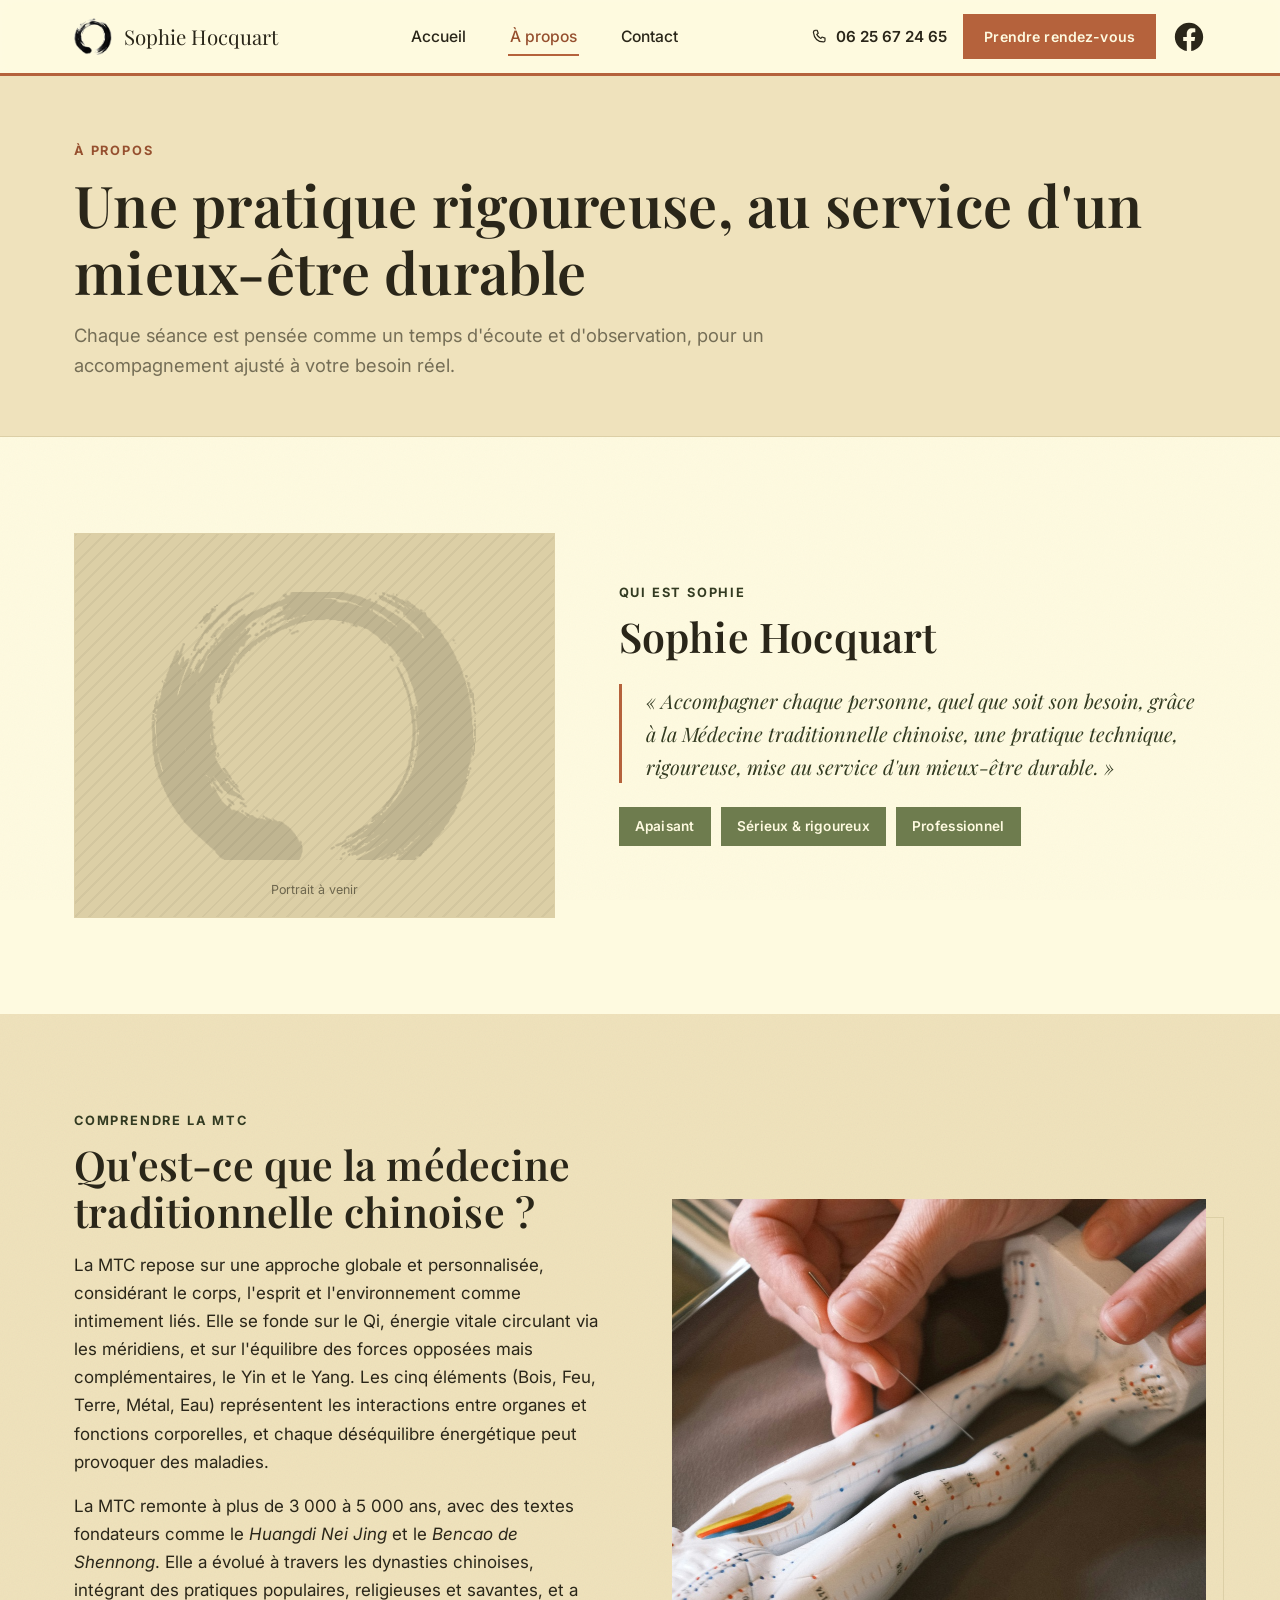
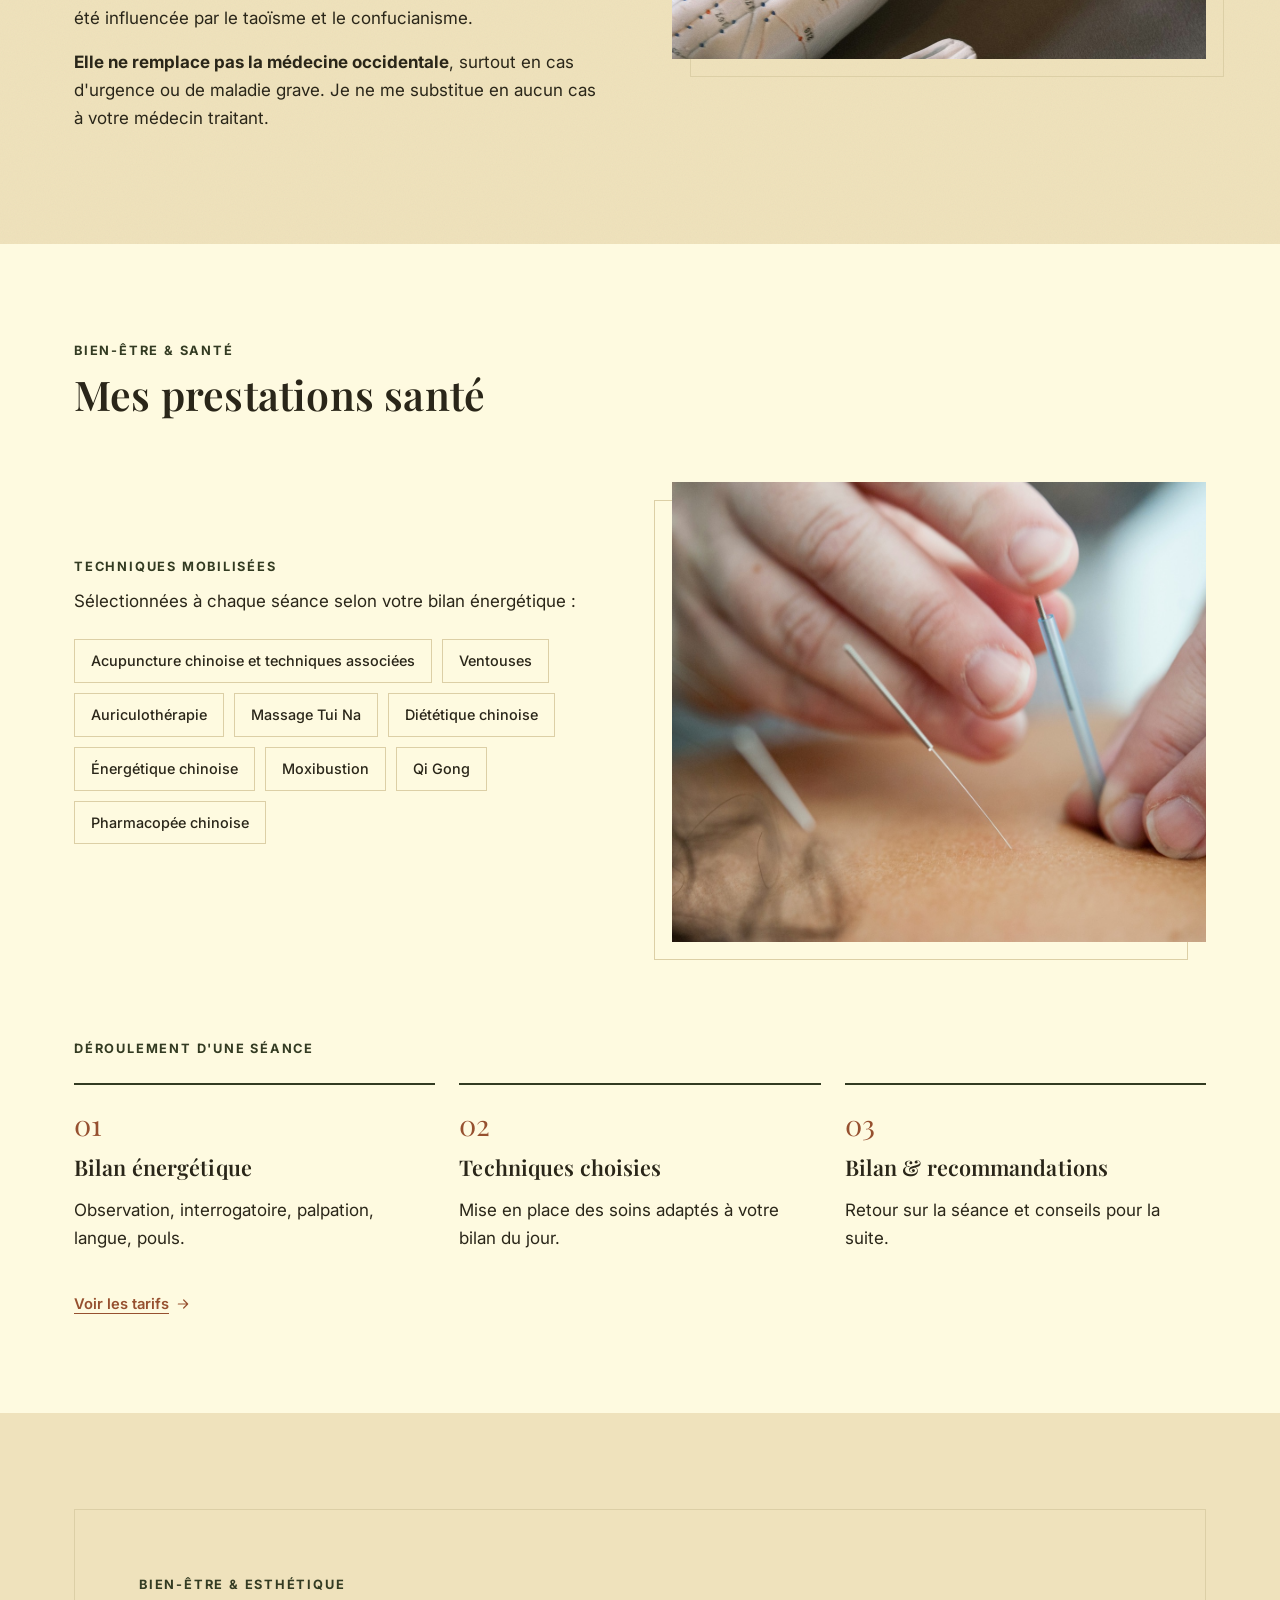
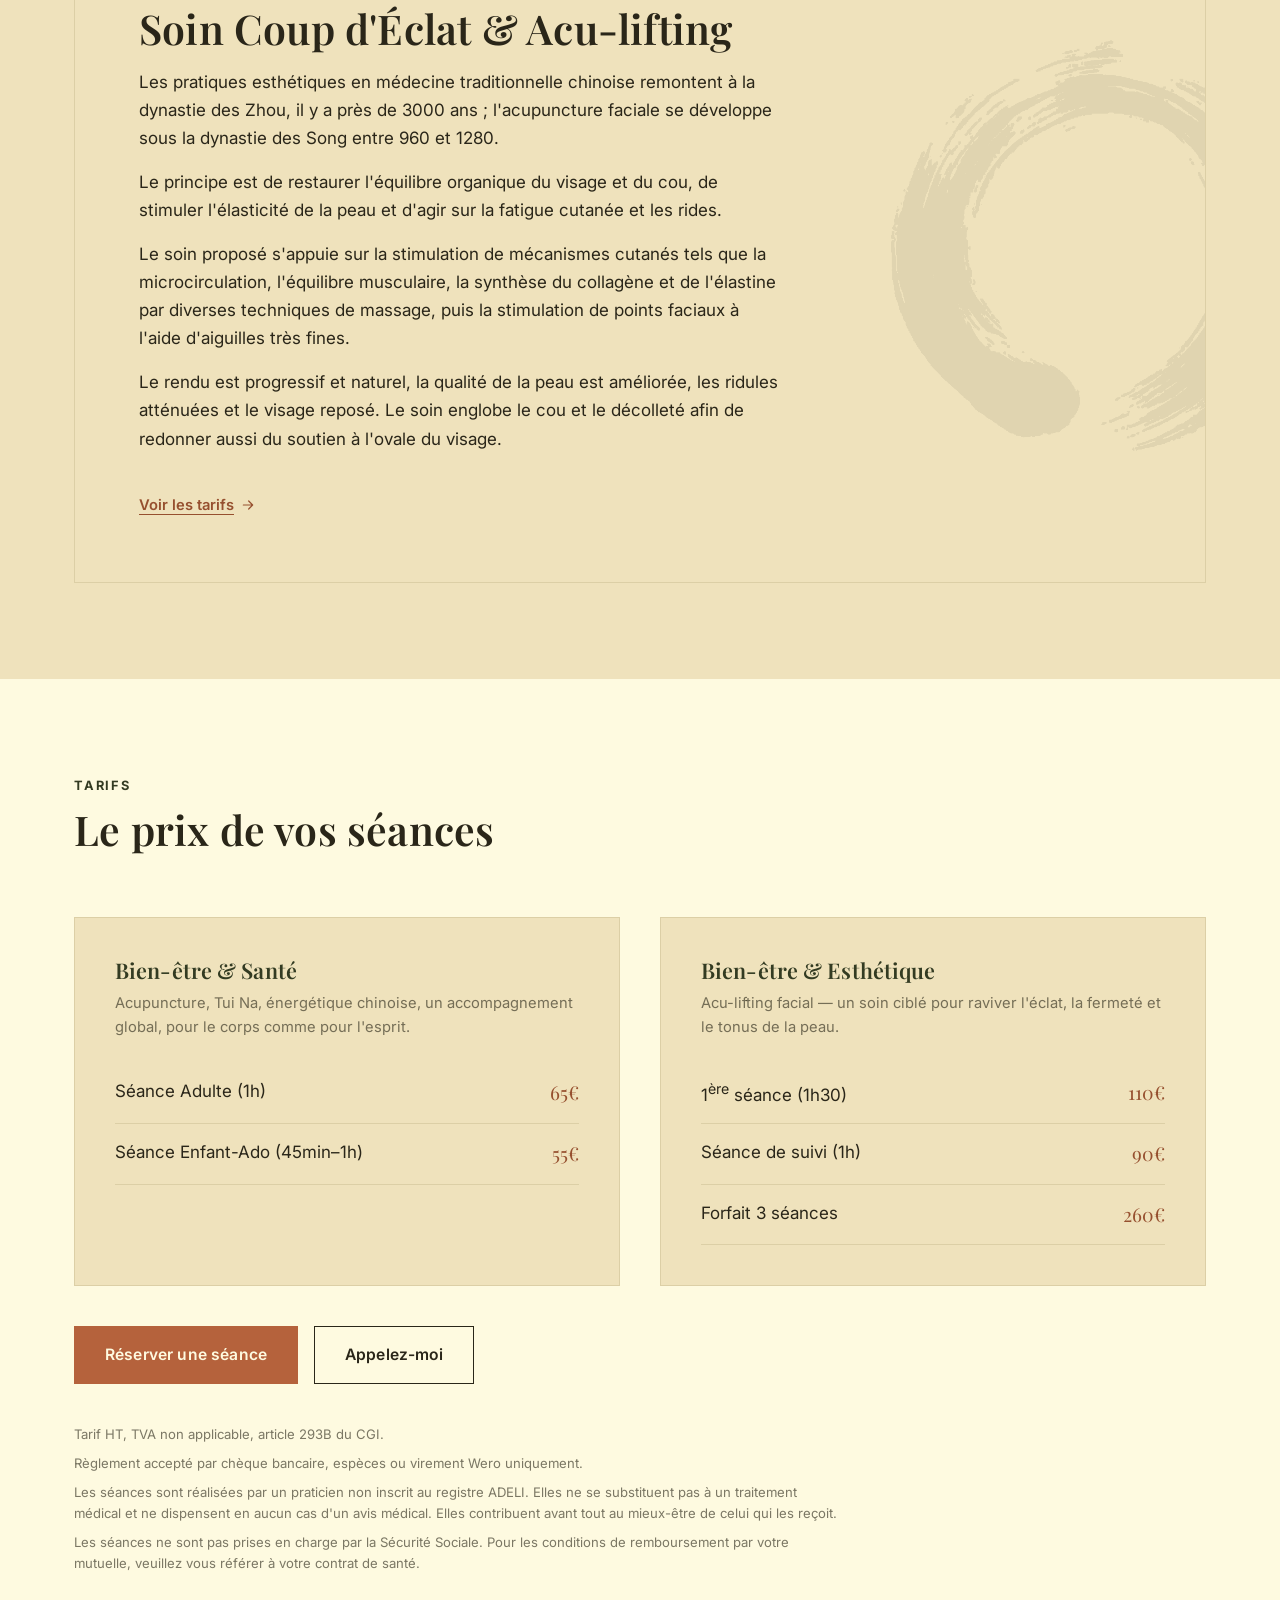
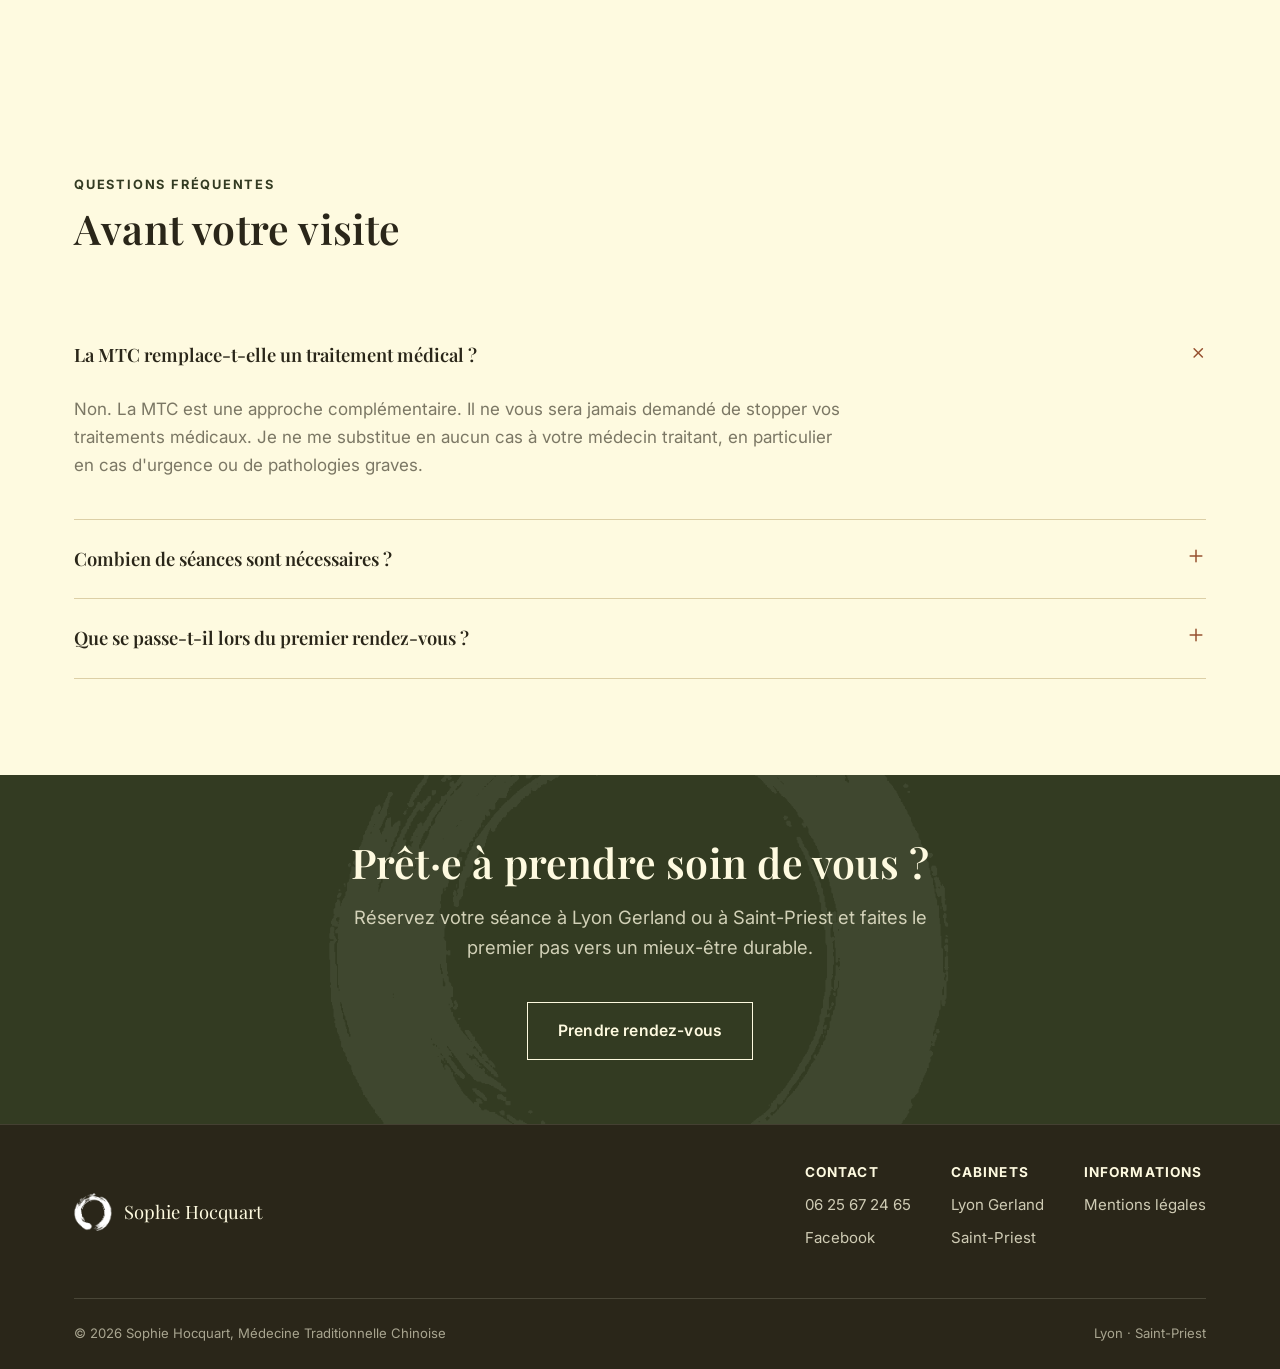
==== a-propos/index.html @ 4f8d2137 "Refonte des textes de la page A propos : bio, MTC, techniques, esthetique, tarifs et FAQ Co-Authored" ====
<!DOCTYPE html>
<html lang="fr">
<head>
<meta charset="utf-8">
<meta name="viewport" content="width=device-width, initial-scale=1">
<title>À propos, Sophie Hocquart, Médecine Traditionnelle Chinoise</title>
<meta name="description" content="Découvrez Sophie Hocquart, praticienne en médecine traditionnelle chinoise, sa philosophie de soin, ses prestations bien-être/santé et bien-être/esthétique, et ses tarifs.">
<link rel="stylesheet" href="../styles.css">
<script defer src="../nav.js"></script>
</head>
<body>

<header class="site-header">
  <div class="container">
    <a href="../" class="brand">
      <span class="brand-mark"><img src="../images/logo-enso.png" alt="Sophie Hocquart"></span>
      <span class="brand-name">Sophie Hocquart</span>
    </a>
    <nav class="main-nav" id="main-nav">
      <a href="../">Accueil</a>
      <a href="./" class="active">À propos</a>
      <a href="../contact/">Contact</a>
    </nav>
    <div class="header-actions">
      <a href="tel:+33625672465" class="call-link">
        <svg viewBox="0 0 24 24" width="18" height="18" fill="none" stroke="currentColor" stroke-width="1.6" stroke-linecap="round" stroke-linejoin="round"><path d="M6.5 3h3l1.5 4-2 1.5a12 12 0 0 0 5.5 5.5l1.5-2 4 1.5v3c0 1.1-.9 2-2 2C10.5 18.5 5.5 13.5 4.5 5.5c0-1.1.9-2 2-2Z"/></svg>
        <span>06 25 67 24 65</span>
      </a>
      <a href="../contact/" class="btn btn-argile btn-sm btn-header">Prendre rendez-vous</a>
      <a href="https://facebook.com" target="_blank" rel="noopener" class="social-link" aria-label="Facebook">
        <svg viewBox="0 0 24 24" width="34" height="34" fill="currentColor"><path d="M22 12c0-5.523-4.477-10-10-10S2 6.477 2 12c0 4.991 3.657 9.128 8.438 9.878v-6.987h-2.54V12h2.54V9.797c0-2.506 1.492-3.89 3.777-3.89 1.094 0 2.238.195 2.238.195v2.46h-1.26c-1.243 0-1.63.771-1.63 1.562V12h2.773l-.443 2.89h-2.33v6.988C18.343 21.128 22 16.991 22 12Z"/></svg>
      </a>
      <button class="nav-toggle" aria-label="Ouvrir le menu" aria-expanded="false">
        <span></span><span></span><span></span>
      </button>
    </div>
  </div>
</header>

<main>

  <!-- BANDEAU TITRE -->
  <section class="page-header">
    <div class="container">
      <span class="eyebrow">À propos</span>
      <h1>Une pratique rigoureuse, au service d'un mieux-être durable</h1>
      <p class="lead">Chaque séance est pensée comme un temps d'écoute et d'observation, pour un accompagnement ajusté à votre besoin réel.</p>
    </div>
  </section>

  <!-- QUI EST SOPHIE -->
  <section class="section">
    <div class="container">
      <div class="bio-grid">
        <div class="bio-photo">
          <div class="enso-bg"><img src="../images/logo-enso.png" alt=""></div>
          <span>Portrait à venir</span>
        </div>
        <div>
          <span class="eyebrow">Qui est Sophie</span>
          <h2>Sophie Hocquart</h2>
          <p class="mission-quote">« Accompagner chaque personne, quel que soit son besoin, grâce à la Médecine traditionnelle chinoise, une pratique technique, rigoureuse, mise au service d'un mieux-être durable. »</p>
          <div class="tags">
            <span class="tag">Apaisant</span>
            <span class="tag">Sérieux &amp; rigoureux</span>
            <span class="tag">Professionnel</span>
          </div>
        </div>
      </div>
    </div>
  </section>

  <!-- QU'EST-CE QUE LA MTC -->
  <section class="section section-alt grain">
    <div class="container">
      <div class="split">
        <div>
          <span class="eyebrow">Comprendre la MTC</span>
          <h2>Qu'est-ce que la médecine traditionnelle chinoise ?</h2>
          <p>La MTC repose sur une approche globale et personnalisée, considérant le corps, l'esprit et l'environnement comme intimement liés. Elle se fonde sur le Qi, énergie vitale circulant via les méridiens, et sur l'équilibre des forces opposées mais complémentaires, le Yin et le Yang. Les cinq éléments (Bois, Feu, Terre, Métal, Eau) représentent les interactions entre organes et fonctions corporelles, et chaque déséquilibre énergétique peut provoquer des maladies.</p>
          <p>La MTC remonte à plus de 3&nbsp;000 à 5&nbsp;000 ans, avec des textes fondateurs comme le <em>Huangdi Nei Jing</em> et le <em>Bencao de Shennong</em>. Elle a évolué à travers les dynasties chinoises, intégrant des pratiques populaires, religieuses et savantes, et a été influencée par le taoïsme et le confucianisme.</p>
          <p><strong>Elle ne remplace pas la médecine occidentale</strong>, surtout en cas d'urgence ou de maladie grave. Je ne me substitue en aucun cas à votre médecin traitant.</p>
        </div>
        <div class="split-media">
          <img src="../images/acupuncture-meridien.jpg" alt="Mannequin anatomique présentant les méridiens et points d'acupuncture">
        </div>
      </div>
    </div>
  </section>

  <!-- PRESTATIONS BIEN-ETRE / SANTE -->
  <section class="section" id="prestations-sante">
    <div class="container">
      <div class="section-header left">
        <span class="eyebrow">Bien-être &amp; Santé</span>
        <h2>Mes prestations santé</h2>
      </div>

      <div class="split reverse">
        <div>
          <span class="eyebrow">Techniques mobilisées</span>
          <p>Sélectionnées à chaque séance selon votre bilan énergétique&nbsp;:</p>
          <ul class="chip-list">
            <li>Acupuncture chinoise et techniques associées</li>
            <li>Ventouses</li>
            <li>Auriculothérapie</li>
            <li>Massage Tui Na</li>
            <li>Diététique chinoise</li>
            <li>Énergétique chinoise</li>
            <li>Moxibustion</li>
            <li>Qi Gong</li>
            <li>Pharmacopée chinoise</li>
          </ul>
        </div>
        <div class="split-media">
          <img src="../images/acupuncture-aiguille.jpg" alt="Pose d'une aiguille d'acupuncture sur la peau">
        </div>
      </div>

      <div class="session-flow">
        <span class="eyebrow">Déroulement d'une séance</span>
        <div class="steps">
          <div class="step">
            <span class="num">01</span>
            <h3>Bilan énergétique</h3>
            <p>Observation, interrogatoire, palpation, langue, pouls.</p>
          </div>
          <div class="step">
            <span class="num">02</span>
            <h3>Techniques choisies</h3>
            <p>Mise en place des soins adaptés à votre bilan du jour.</p>
          </div>
          <div class="step">
            <span class="num">03</span>
            <h3>Bilan &amp; recommandations</h3>
            <p>Retour sur la séance et conseils pour la suite.</p>
          </div>
        </div>
        <a href="#tarifs" class="tarifs-link">Voir les tarifs <svg viewBox="0 0 24 24" width="16" height="16" fill="none" stroke="currentColor" stroke-width="1.8" stroke-linecap="round" stroke-linejoin="round"><path d="M5 12h14M13 6l6 6-6 6"/></svg></a>
      </div>
    </div>
  </section>

  <!-- ESTHETIQUE / ACU-LIFTING -->
  <section class="section section-alt" id="prestations-esthetique">
    <div class="container">
      <div class="esthetique-block">
        <div class="enso-bg"><img src="../images/logo-enso.png" alt=""></div>
        <div class="content">
          <span class="eyebrow">Bien-être &amp; Esthétique</span>
          <h2>Soin Coup d'Éclat &amp; Acu-lifting</h2>
          <p>Les pratiques esthétiques en médecine traditionnelle chinoise remontent à la dynastie des Zhou, il y a près de 3000 ans&nbsp;; l'acupuncture faciale se développe sous la dynastie des Song entre 960 et 1280.</p>
          <p>Le principe est de restaurer l'équilibre organique du visage et du cou, de stimuler l'élasticité de la peau et d'agir sur la fatigue cutanée et les rides.</p>
          <p>Le soin proposé s'appuie sur la stimulation de mécanismes cutanés tels que la microcirculation, l'équilibre musculaire, la synthèse du collagène et de l'élastine par diverses techniques de massage, puis la stimulation de points faciaux à l'aide d'aiguilles très fines.</p>
          <p>Le rendu est progressif et naturel, la qualité de la peau est améliorée, les ridules atténuées et le visage reposé. Le soin englobe le cou et le décolleté afin de redonner aussi du soutien à l'ovale du visage.</p>
          <a href="#tarifs" class="tarifs-link">Voir les tarifs <svg viewBox="0 0 24 24" width="16" height="16" fill="none" stroke="currentColor" stroke-width="1.8" stroke-linecap="round" stroke-linejoin="round"><path d="M5 12h14M13 6l6 6-6 6"/></svg></a>
        </div>
      </div>
    </div>
  </section>

  <!-- TARIFS -->
  <section class="section" id="tarifs">
    <div class="container">
      <div class="section-header left">
        <span class="eyebrow">Tarifs</span>
        <h2>Le prix de vos séances</h2>
      </div>
      <div class="pricing-grid">
        <div class="pricing-group">
          <h3>Bien-être &amp; Santé</h3>
          <p class="pricing-desc">Acupuncture, Tui Na, énergétique chinoise, un accompagnement global, pour le corps comme pour l'esprit.</p>
          <table class="price-table">
            <tr><td>Séance Adulte (1h)</td><td>65€</td></tr>
            <tr><td>Séance Enfant-Ado (45min–1h)</td><td>55€</td></tr>
          </table>
        </div>
        <div class="pricing-group">
          <h3>Bien-être &amp; Esthétique</h3>
          <p class="pricing-desc">Acu-lifting facial &mdash; un soin ciblé pour raviver l'éclat, la fermeté et le tonus de la peau.</p>
          <table class="price-table">
            <tr><td>1<sup>ère</sup> séance (1h30)</td><td>110€</td></tr>
            <tr><td>Séance de suivi (1h)</td><td>90€</td></tr>
            <tr><td>Forfait 3 séances</td><td>260€</td></tr>
          </table>
        </div>
      </div>
      <div class="pricing-actions">
        <a href="../contact/" class="btn btn-argile">Réserver une séance</a>
        <a href="tel:+33625672465" class="btn btn-outline">Appelez-moi</a>
      </div>
      <div class="pricing-legal">
        <p>Tarif HT, TVA non applicable, article 293B du CGI.</p>
        <p>Règlement accepté par chèque bancaire, espèces ou virement Wero uniquement.</p>
        <p>Les séances sont réalisées par un praticien non inscrit au registre ADELI. Elles ne se substituent pas à un traitement médical et ne dispensent en aucun cas d'un avis médical. Elles contribuent avant tout au mieux-être de celui qui les reçoit.</p>
        <p>Les séances ne sont pas prises en charge par la Sécurité Sociale. Pour les conditions de remboursement par votre mutuelle, veuillez vous référer à votre contrat de santé.</p>
      </div>
    </div>
  </section>

  <!-- FAQ -->
  <section class="section">
    <div class="container">
      <div class="section-header left">
        <span class="eyebrow">Questions fréquentes</span>
        <h2>Avant votre visite</h2>
      </div>
      <div>
        <details class="faq-item" open>
          <summary>La MTC remplace-t-elle un traitement médical ?
            <span class="icon"><svg viewBox="0 0 24 24" width="20" height="20" fill="none" stroke="currentColor" stroke-width="1.8" stroke-linecap="round"><path d="M12 5v14M5 12h14"/></svg></span>
          </summary>
          <p class="faq-a">Non. La MTC est une approche complémentaire. Il ne vous sera jamais demandé de stopper vos traitements médicaux. Je ne me substitue en aucun cas à votre médecin traitant, en particulier en cas d'urgence ou de pathologies graves.</p>
        </details>
        <details class="faq-item">
          <summary>Combien de séances sont nécessaires ?
            <span class="icon"><svg viewBox="0 0 24 24" width="20" height="20" fill="none" stroke="currentColor" stroke-width="1.8" stroke-linecap="round"><path d="M12 5v14M5 12h14"/></svg></span>
          </summary>
          <p class="faq-a">Cela dépend de votre bilan énergétique et de la nature de votre besoin. Un point est fait à chaque séance pour ajuster l'accompagnement et son rythme.</p>
        </details>
        <details class="faq-item">
          <summary>Que se passe-t-il lors du premier rendez-vous ?
            <span class="icon"><svg viewBox="0 0 24 24" width="20" height="20" fill="none" stroke="currentColor" stroke-width="1.8" stroke-linecap="round"><path d="M12 5v14M5 12h14"/></svg></span>
          </summary>
          <p class="faq-a">La séance débute par un bilan énergétique personnalisé (observation, interrogatoire, palpation, langue, pouls), suivi de la mise en place des techniques adaptées, puis d'un temps d'échange sur les recommandations à suivre.</p>
        </details>
      </div>
    </div>
  </section>

  <!-- CTA FINAL -->
  <section class="cta-band">
    <div class="enso-bg"><img src="../images/logo-enso.png" alt=""></div>
    <div class="container">
      <h2>Prêt·e à prendre soin de vous ?</h2>
      <p class="lead">Réservez votre séance à Lyon Gerland ou à Saint-Priest et faites le premier pas vers un mieux-être durable.</p>
      <a href="../contact/" class="btn btn-outline-creme">Prendre rendez-vous</a>
    </div>
  </section>

</main>

<footer class="site-footer grain">
  <div class="container">
    <div class="footer-top">
      <div class="footer-brand">
        <span class="brand-mark"><img src="../images/logo-enso.png" alt="Sophie Hocquart"></span>
        <span class="footer-brand-name">Sophie Hocquart</span>
      </div>
      <div class="footer-links">
        <div class="footer-col">
          <h4>Contact</h4>
          <a href="tel:+33625672465">06 25 67 24 65</a>
          <a href="https://facebook.com" target="_blank" rel="noopener">Facebook</a>
        </div>
        <div class="footer-col">
          <h4>Cabinets</h4>
          <a href="../contact/">Lyon Gerland</a>
          <a href="../contact/">Saint-Priest</a>
        </div>
        <div class="footer-col">
          <h4>Informations</h4>
          <a href="#">Mentions légales</a>
        </div>
      </div>
    </div>
    <div class="footer-bottom">
      <span>© 2026 Sophie Hocquart, Médecine Traditionnelle Chinoise</span>
      <span>Lyon · Saint-Priest</span>
    </div>
  </div>
</footer>

</body>
</html>
---- styles.css ----
@import url('https://fonts.googleapis.com/css2?family=Playfair+Display:ital,wght@0,400;0,500;0,600;0,700;1,500&family=Inter:wght@300;400;500;600;700&display=swap');

/* ---------- Design tokens ---------- */
:root{
  /* Charte graphique Sophie Hocquart MTC */
  --creme:      #FEFAE0;
  --creme-2:    #EFE2BC; /* décroché plus marqué pour bandes alternées */
  --olive:      #6E7C4E;
  --olive-fonce:#333B22;
  --argile:     #B5623C;
  --argile-fonce:#96502F;
  --sable:      #DCCFA6;
  --encre:      #2A2619;
  --encre-60:   rgba(42,38,25,.62);

  --font-titre: 'Playfair Display', Georgia, serif;
  --font-texte: 'Inter', -apple-system, BlinkMacSystemFont, sans-serif;

  --container: 1180px;
  --space-1: 8px;
  --space-2: 16px;
  --space-3: 24px;
  --space-4: 40px;
  --space-5: 64px;
  --space-6: 96px;
  --space-7: 140px;
}

*,*::before,*::after{box-sizing:border-box;}
html{scroll-behavior:smooth;overflow-x:hidden;}
body{
  margin:0;
  overflow-x:hidden;
  background:var(--creme);
  color:var(--encre);
  font-family:var(--font-texte);
  font-size:17px;
  line-height:1.65;
  -webkit-font-smoothing:antialiased;
  position:relative;
}
img{max-width:100%;display:block;}
a{color:inherit;}
h1,h2,h3,h4{
  font-family:var(--font-titre);
  font-weight:600;
  line-height:1.15;
  margin:0 0 var(--space-2);
  letter-spacing:.005em;
}
h1{font-size:clamp(2.4rem,4.6vw,3.6rem);font-weight:600;}
h2{font-size:clamp(1.9rem,3.2vw,2.6rem);}
h3{font-size:1.35rem;}
p{margin:0 0 var(--space-2);}
.lead{font-size:1.15rem;color:var(--encre-60);}

/* Grain de papier, texture subtile en filigrane, appliquée via SVG turbulence */
.grain{position:relative;}
.grain::after{
  content:"";
  position:absolute;inset:0;
  pointer-events:none;
  opacity:.05;
  mix-blend-mode:multiply;
  background-image:url("data:image/svg+xml,%3Csvg xmlns='http://www.w3.org/2000/svg' width='180' height='180'%3E%3Cfilter id='n'%3E%3CfeTurbulence type='fractalNoise' baseFrequency='0.85' numOctaves='3' stitchTiles='stitch'/%3E%3C/filter%3E%3Crect width='100%25' height='100%25' filter='url(%23n)'/%3E%3C/svg%3E");
}
body::before{
  content:"";
  position:fixed;inset:0;
  pointer-events:none;
  z-index:0;
  opacity:.035;
  mix-blend-mode:multiply;
  background-image:url("data:image/svg+xml,%3Csvg xmlns='http://www.w3.org/2000/svg' width='180' height='180'%3E%3Cfilter id='n'%3E%3CfeTurbulence type='fractalNoise' baseFrequency='0.85' numOctaves='3' stitchTiles='stitch'/%3E%3C/filter%3E%3Crect width='100%25' height='100%25' filter='url(%23n)'/%3E%3C/svg%3E");
}

/* Filigrane enso décoratif */
.enso-bg{
  position:absolute;
  pointer-events:none;
  opacity:.055;
  z-index:0;
  filter:brightness(0);
}
.enso-bg img{width:100%;height:100%;object-fit:contain;}

.container{max-width:var(--container);margin:0 auto;padding:0 var(--space-3);position:relative;z-index:1;}
section{position:relative;}

/* ---------- Boutons ---------- */
.btn{
  display:inline-flex;align-items:center;justify-content:center;gap:8px;
  font-family:var(--font-texte);font-weight:600;font-size:.98rem;
  padding:15px 30px;
  border:1px solid transparent;
  cursor:pointer;
  text-decoration:none;
  letter-spacing:.01em;
  transition:background-color .2s ease,border-color .2s ease,color .2s ease,transform .15s ease;
  border-radius:0;
  white-space:nowrap;
}
.btn:active{transform:translateY(1px);}
.btn-argile{background:var(--argile);color:var(--creme);}
.btn-argile:hover{background:var(--argile-fonce);}
.btn-olive{background:var(--olive-fonce);color:var(--creme);}
.btn-olive:hover{background:#242c16;}
.btn-outline{background:transparent;color:var(--encre);border-color:var(--encre);}
.btn-outline:hover{background:var(--encre);color:var(--creme);}
.btn-outline-creme{background:transparent;color:var(--creme);border-color:var(--creme);}
.btn-outline-creme:hover{background:var(--creme);color:var(--olive-fonce);}
.btn-sm{padding:10px 20px;font-size:.88rem;}

/* ---------- Header ---------- */
.site-header{
  position:sticky;top:0;z-index:50;
  background:rgba(254,250,224,.92);
  backdrop-filter:saturate(120%) blur(6px);
  border-bottom:3px solid var(--argile);
}
.site-header .container{
  display:flex;align-items:center;justify-content:space-between;
  padding-top:14px;padding-bottom:14px;
  gap:var(--space-3);
}
.brand{display:flex;align-items:center;gap:12px;text-decoration:none;flex:none;}
.brand-mark{width:38px;height:38px;flex:none;}
.brand-mark img{width:100%;height:100%;object-fit:contain;}
.brand-name{font-family:var(--font-titre);font-size:1.28rem;color:var(--encre);white-space:nowrap;}

.main-nav{display:flex;align-items:center;gap:var(--space-4);flex:1;justify-content:center;}
.main-nav a{
  text-decoration:none;color:var(--encre);font-size:.98rem;font-weight:500;
  padding:6px 2px;position:relative;
}
.main-nav a::after{
  content:"";position:absolute;left:0;bottom:0;width:0;height:2px;background:var(--argile);
  transition:width .2s ease;
}
.main-nav a:hover::after,.main-nav a.active::after{width:100%;}
.main-nav a.active{color:var(--argile-fonce);}

.header-actions{display:flex;align-items:center;gap:var(--space-2);flex:none;}
.call-link{
  display:flex;align-items:center;gap:8px;font-weight:600;font-size:.95rem;
  text-decoration:none;color:var(--encre);white-space:nowrap;
}
.call-link svg{flex:none;}

.social-link{display:flex;align-items:center;color:var(--encre);flex:none;}
.social-link:hover{color:var(--argile-fonce);}

.nav-toggle{
  display:none;flex-direction:column;justify-content:center;gap:5px;
  width:40px;height:40px;border:1px solid var(--encre);background:transparent;cursor:pointer;flex:none;
}
.nav-toggle span{display:block;width:20px;height:2px;background:var(--encre);margin:0 auto;transition:transform .25s ease,opacity .2s ease;}
.nav-toggle[aria-expanded="true"] span:nth-child(1){transform:translateY(7px) rotate(45deg);}
.nav-toggle[aria-expanded="true"] span:nth-child(2){opacity:0;}
.nav-toggle[aria-expanded="true"] span:nth-child(3){transform:translateY(-7px) rotate(-45deg);}

@media (max-width:900px){
  .main-nav{
    position:absolute;top:100%;left:0;right:0;
    background:var(--creme);
    flex-direction:column;align-items:stretch;justify-content:flex-start;
    gap:0;padding:0;
    max-height:0;overflow:hidden;
    transition:max-height .35s ease;
    border-bottom:1px solid rgba(42,38,25,.1);
    box-shadow:0 16px 24px rgba(42,38,25,.12);
  }
  .main-nav.open{padding:var(--space-2) 0;overflow-y:auto;max-height:600px;}
  .main-nav a{padding:16px var(--space-3);border-bottom:1px solid rgba(42,38,25,.08);}
  .main-nav a::after{display:none;}
  .call-link span{display:none;}
  .nav-toggle{display:flex;}
}
@media (max-width:600px){
  .btn-header{display:none;}
  .site-header .container{gap:var(--space-2);}
  .header-actions{gap:10px;}
}
@media (max-width:520px){
  .brand-name{font-size:1.05rem;}
}
@media (max-width:480px){
  :root{--space-3:16px;}
}
@media (max-width:360px){
  .social-link svg{width:26px;height:26px;}
  .brand-name{font-size:.95rem;}
}

/* ---------- Hero ---------- */
.hero{padding:var(--space-5) 0 var(--space-6);overflow:hidden;}
.hero .container{
  display:grid;grid-template-columns:1.05fr .95fr;gap:var(--space-5);align-items:center;
}
.hero-copy .kicker{
  display:inline-block;font-size:.82rem;letter-spacing:.14em;text-transform:uppercase;
  color:var(--argile-fonce);font-weight:600;margin-bottom:var(--space-2);
}
.hero-copy h1{margin-bottom:var(--space-3);}
.hero-copy .lead{max-width:46ch;margin-bottom:var(--space-4);}
.hero-actions{display:flex;gap:var(--space-2);flex-wrap:wrap;}
.hero-figure{position:relative;}
.hero-figure img{width:100%;height:600px;object-fit:cover;}
.hero-figure::before{
  content:"";position:absolute;top:24px;left:24px;right:-24px;bottom:-24px;
  border:1px solid var(--sable);z-index:-1;
}
@media (max-width:900px){
  .hero .container{grid-template-columns:1fr;gap:var(--space-4);}
  .hero-figure{order:-1;}
  .hero-figure img{height:340px;}
  .hero-figure::before{display:none;}
  .hero{padding:var(--space-4) 0 var(--space-5);}
}

/* ---------- Sections génériques ---------- */
.section{padding:var(--space-6) 0;}
.section-tight{padding:var(--space-5) 0;}
.section-alt{background:var(--creme-2);}
.section-header{max-width:720px;margin:0 auto var(--space-5);text-align:center;}
.section-header.left{margin-left:0;text-align:left;}
.eyebrow{
  display:block;font-size:.8rem;letter-spacing:.14em;text-transform:uppercase;
  color:var(--olive-fonce);font-weight:700;margin-bottom:10px;
}
@media (max-width:700px){
  .section{padding:var(--space-5) 0;}
}

/* Présentation courte (texte seul, éditorial) */
.intro-block{max-width:800px;margin:0 auto;}
.intro-block p{font-size:1.2rem;line-height:1.75;color:var(--encre);}
.intro-block p:first-of-type::first-letter{
  font-family:var(--font-titre);font-size:3.6rem;line-height:.7;float:left;
  padding:8px 10px 0 0;color:var(--argile-fonce);font-weight:600;
}

/* Grille "Souffrez-vous de" */
.symptom-grid{
  display:grid;grid-template-columns:repeat(3,1fr);gap:var(--space-3);
}
.symptom-card{
  background:var(--creme);border:1px solid var(--sable);
  padding:var(--space-4) var(--space-3);
  display:flex;flex-direction:column;align-items:center;text-align:center;gap:14px;
}
.symptom-card svg{flex:none;color:var(--olive-fonce);}
.symptom-card p{margin:0;font-size:.98rem;color:var(--encre);}
@media (max-width:900px){.symptom-grid{grid-template-columns:repeat(2,1fr);}}
@media (max-width:600px){.symptom-grid{grid-template-columns:1fr;}}

/* Prestations teaser */
.teaser-grid{display:grid;grid-template-columns:1fr 1fr;gap:var(--space-3);}
.teaser-card{
  background:var(--creme);color:var(--encre);border:1px solid var(--sable);
  padding:var(--space-4);
  display:flex;flex-direction:column;gap:var(--space-2);
  text-decoration:none;
  position:relative;overflow:hidden;
}
.teaser-card svg{color:var(--olive-fonce);}
.teaser-card p{color:var(--encre-60);}
.teaser-card .price{font-family:var(--font-titre);font-size:1.5rem;margin-top:auto;color:var(--argile-fonce);}
.teaser-card .go{font-size:.88rem;font-weight:600;color:var(--encre);display:inline-flex;align-items:center;gap:6px;text-decoration:underline;text-underline-offset:4px;}
@media (max-width:760px){.teaser-grid{grid-template-columns:1fr;}}

/* Avis clients */
.rating-line{display:flex;flex-direction:column;align-items:center;gap:10px;margin-bottom:var(--space-5);}
.rating-title{font-family:var(--font-titre);font-size:clamp(1.8rem,3vw,2.4rem);font-weight:600;color:var(--olive-fonce);}
.rating-stars{display:flex;gap:4px;color:var(--argile);}
.rating-score{font-size:.95rem;font-weight:600;letter-spacing:.04em;color:var(--encre-60);}
.testi-grid{display:grid;grid-template-columns:repeat(3,1fr);gap:var(--space-3);}
.testi-card{
  background:var(--creme);border:1px solid var(--sable);padding:var(--space-3);
  display:flex;flex-direction:column;gap:var(--space-2);
}
.testi-card p{font-style:italic;color:var(--encre);margin:0;font-size:.98rem;}
.testi-name{font-style:normal;font-weight:600;font-size:.88rem;color:var(--olive-fonce);}
@media (max-width:900px){.testi-grid{grid-template-columns:1fr;}}

/* Bandeau CTA final */
.cta-band{
  background:var(--olive-fonce);color:var(--creme);
  padding:var(--space-5) 0;text-align:center;overflow:hidden;position:relative;
}
.cta-band h2{color:var(--creme);}
.cta-band .lead{color:rgba(254,250,224,.78);max-width:52ch;margin:0 auto var(--space-4);}
.cta-band .enso-bg{width:640px;height:640px;top:50%;left:50%;transform:translate(-50%,-50%);filter:brightness(0) invert(1);opacity:.06;}

/* Footer */
.site-footer{background:var(--encre);color:rgba(254,250,224,.85);padding:var(--space-4) 0 var(--space-3);border-top:1px solid rgba(254,250,224,.12);}
.footer-top{display:flex;justify-content:space-between;gap:var(--space-4);flex-wrap:wrap;margin-bottom:var(--space-4);}
.footer-brand{display:flex;align-items:center;gap:12px;}
.footer-brand .brand-mark img{filter:brightness(0) invert(1);}
.footer-brand-name{font-family:var(--font-titre);color:var(--creme);font-size:1.15rem;}
.footer-links{display:flex;gap:var(--space-4);flex-wrap:wrap;}
.footer-col h4{color:var(--creme);font-family:var(--font-texte);font-weight:700;font-size:.85rem;text-transform:uppercase;letter-spacing:.08em;margin-bottom:12px;}
.footer-col a{display:block;color:rgba(254,250,224,.78);text-decoration:none;font-size:.94rem;margin-bottom:8px;}
.footer-col a:hover{color:var(--creme);}
.footer-bottom{border-top:1px solid rgba(254,250,224,.15);padding-top:var(--space-3);display:flex;justify-content:space-between;gap:var(--space-2);flex-wrap:wrap;font-size:.82rem;color:rgba(254,250,224,.6);}
@media (max-width:700px){.footer-top{flex-direction:column;}}

/* ---------- Page: bandeau titre générique ---------- */
.page-header{padding:var(--space-5) 0 var(--space-4);background:var(--creme-2);border-bottom:1px solid var(--sable);}
.page-header .eyebrow{color:var(--argile-fonce);}
.page-header .lead{max-width:60ch;}

/* ---------- À propos ---------- */
.bio-grid{display:grid;grid-template-columns:.9fr 1.1fr;gap:var(--space-5);align-items:center;}
.bio-photo{
  aspect-ratio:5/4;background:
    repeating-linear-gradient(135deg,rgba(42,38,25,.05) 0 2px,transparent 2px 10px),
    var(--sable);
  border:1px solid var(--sable);
  position:relative;display:flex;align-items:center;justify-content:center;overflow:hidden;
}
.bio-photo img{width:100%;height:100%;object-fit:cover;}
.bio-photo .enso-bg{width:70%;height:70%;position:static;opacity:.25;filter:none;}
.bio-photo .enso-bg img{filter:brightness(0);opacity:.5;}
.bio-photo span{
  position:absolute;bottom:var(--space-2);left:var(--space-2);right:var(--space-2);
  font-size:.78rem;color:var(--encre-60);text-align:center;
}
.tags{display:flex;gap:10px;flex-wrap:wrap;margin:var(--space-3) 0;}
.tag{background:var(--olive);color:var(--creme);padding:8px 16px;font-size:.85rem;font-weight:600;letter-spacing:.02em;}
.mission-quote{
  border-left:3px solid var(--argile);padding-left:var(--space-3);margin:var(--space-3) 0;
  font-family:var(--font-titre);font-size:1.25rem;font-style:italic;color:var(--olive-fonce);
}
@media (max-width:900px){.bio-grid{grid-template-columns:1fr;}.bio-photo{aspect-ratio:16/10;}}

/* Contenu + photo alterné (MTC / prestations) */
.split{display:grid;grid-template-columns:1fr 1fr;gap:var(--space-5);align-items:center;}
.split img{width:100%;height:460px;object-fit:cover;}
.split.reverse .split-media{order:2;}
.split-media{position:relative;}
.split-media::after{
  content:"";position:absolute;bottom:-18px;right:-18px;top:18px;left:18px;
  border:1px solid var(--sable);z-index:-1;
}
.split.reverse .split-media::after{right:18px;left:-18px;}
@media (max-width:900px){
  .split{grid-template-columns:1fr;}
  .split.reverse .split-media{order:0;}
  .split img{height:300px;}
  .split-media::after{display:none;}
}

.pillar-list{list-style:none;margin:var(--space-3) 0;padding:0;display:flex;flex-direction:column;gap:10px;}
.pillar-list li{display:flex;align-items:baseline;gap:10px;}
.pillar-list li::before{content:"•";color:var(--argile-fonce);font-weight:700;}

/* Déroulement séance : 3 étapes */
.session-flow{margin-top:var(--space-6);}
.session-flow .eyebrow{margin-bottom:var(--space-3);}
.steps{display:grid;grid-template-columns:repeat(3,1fr);gap:var(--space-3);}
.step{border-top:2px solid var(--olive-fonce);padding-top:var(--space-2);}
.step .num{font-family:var(--font-titre);font-size:1.8rem;color:var(--argile-fonce);display:block;margin-bottom:6px;}
@media (max-width:760px){.steps{grid-template-columns:1fr;}}

/* Techniques (chips) */
.chip-list{display:flex;flex-wrap:wrap;gap:10px;margin:var(--space-3) 0;padding:0;list-style:none;}
.chip-list li{
  border:1px solid var(--sable);background:var(--creme);
  padding:9px 16px;font-size:.9rem;font-weight:500;
}

/* Lien vers la section tarifs */
.tarifs-link{
  display:inline-flex;align-items:center;gap:6px;margin-top:var(--space-3);
  font-size:.92rem;font-weight:600;color:var(--argile-fonce);
  text-decoration:underline;text-underline-offset:4px;
}
.tarifs-link:hover{color:var(--argile);}

/* Tarifs (section dédiée, regroupant toutes les prestations) */
.pricing-grid{display:grid;grid-template-columns:1fr 1fr;gap:var(--space-4);}
.pricing-group{background:var(--creme-2);border:1px solid var(--sable);padding:var(--space-4);}
.pricing-group h3{color:var(--olive-fonce);margin-bottom:8px;}
.pricing-group .pricing-desc{font-size:.92rem;color:var(--encre-60);margin-bottom:var(--space-3);}
@media (max-width:760px){.pricing-grid{grid-template-columns:1fr;}}
.pricing-actions{display:flex;gap:var(--space-2);flex-wrap:wrap;margin-top:var(--space-4);}
@media (max-width:600px){
  .pricing-actions{flex-direction:column;}
  .pricing-actions .btn{width:100%;}
}
.pricing-legal{margin-top:var(--space-4);max-width:70ch;}
.pricing-legal p{font-size:.82rem;line-height:1.6;color:var(--encre-60);margin-bottom:8px;}

.price-table{width:100%;border-collapse:collapse;margin-top:var(--space-2);}
.price-table td{padding:14px 0;border-bottom:1px solid var(--sable);vertical-align:top;}
.price-table td:last-child{text-align:right;font-family:var(--font-titre);font-size:1.2rem;color:var(--argile-fonce);white-space:nowrap;padding-left:var(--space-2);}

/* Esthétique / acu-lifting, bloc texte + motif enso */
.esthetique-block{
  background:var(--creme-2);border:1px solid var(--sable);
  padding:var(--space-5);position:relative;overflow:hidden;
}
.esthetique-block .enso-bg{width:420px;height:420px;right:-100px;top:50%;transform:translateY(-50%);}
.esthetique-block .content{max-width:640px;position:relative;z-index:1;}

/* FAQ */
.faq-item{border-bottom:1px solid var(--sable);}
.faq-item summary{
  list-style:none;cursor:pointer;padding:var(--space-3) 0;
  display:flex;justify-content:space-between;align-items:center;gap:var(--space-2);
  font-family:var(--font-titre);font-size:1.15rem;font-weight:600;
}
.faq-item summary::-webkit-details-marker{display:none;}
.faq-item summary .icon{flex:none;transition:transform .25s ease;color:var(--argile-fonce);}
.faq-item[open] summary .icon{transform:rotate(45deg);}
.faq-item .faq-a{padding:0 0 var(--space-3);max-width:70ch;color:var(--encre-60);}

/* ---------- Contact ---------- */
.contact-grid{display:grid;grid-template-columns:1fr 1fr;gap:var(--space-4);align-items:stretch;}
.cabinet-card{border:1px solid var(--sable);background:var(--creme);display:flex;flex-direction:column;height:100%;}
.cabinet-card img{width:100%;height:280px;object-fit:cover;}
.cabinet-card .cc-body{padding:var(--space-4);display:flex;flex-direction:column;flex:1;}
.cabinet-photo-placeholder{
  width:100%;height:280px;
  background:
    repeating-linear-gradient(135deg,rgba(42,38,25,.05) 0 2px,transparent 2px 10px),
    var(--sable);
  display:flex;align-items:center;justify-content:center;position:relative;
}
.cabinet-photo-placeholder .enso-bg{width:50%;height:50%;position:static;opacity:.3;}
.cabinet-photo-placeholder .enso-bg img{filter:brightness(0);opacity:.55;}
.info-line{display:flex;gap:12px;margin-bottom:14px;align-items:flex-start;}
.info-line svg{flex:none;color:var(--olive-fonce);margin-top:3px;}
.info-line .lbl{display:block;font-weight:600;font-size:.82rem;text-transform:uppercase;letter-spacing:.06em;color:var(--olive-fonce);margin-bottom:2px;}
.map-embed{width:100%;height:220px;flex:none;border:1px solid var(--sable);margin:auto 0 var(--space-3);filter:sepia(8%) saturate(85%);}
.map-embed iframe{width:100%;height:100%;border:0;display:block;}
@media (max-width:900px){.contact-grid{grid-template-columns:1fr;}}

.direct-band{
  background:var(--argile);color:var(--creme);
  padding:var(--space-4) 0;text-align:center;
}
.direct-band .container{display:flex;justify-content:center;align-items:center;gap:var(--space-4);flex-wrap:wrap;}
.direct-band a{display:flex;align-items:center;gap:10px;text-decoration:none;color:var(--creme);font-weight:600;font-size:1.05rem;}
.direct-band a:hover{opacity:.85;}

/* Utilitaires */
.text-center{text-align:center;}
.mt-0{margin-top:0;}
@media (prefers-reduced-motion:reduce){*{animation:none!important;transition:none!important;}}
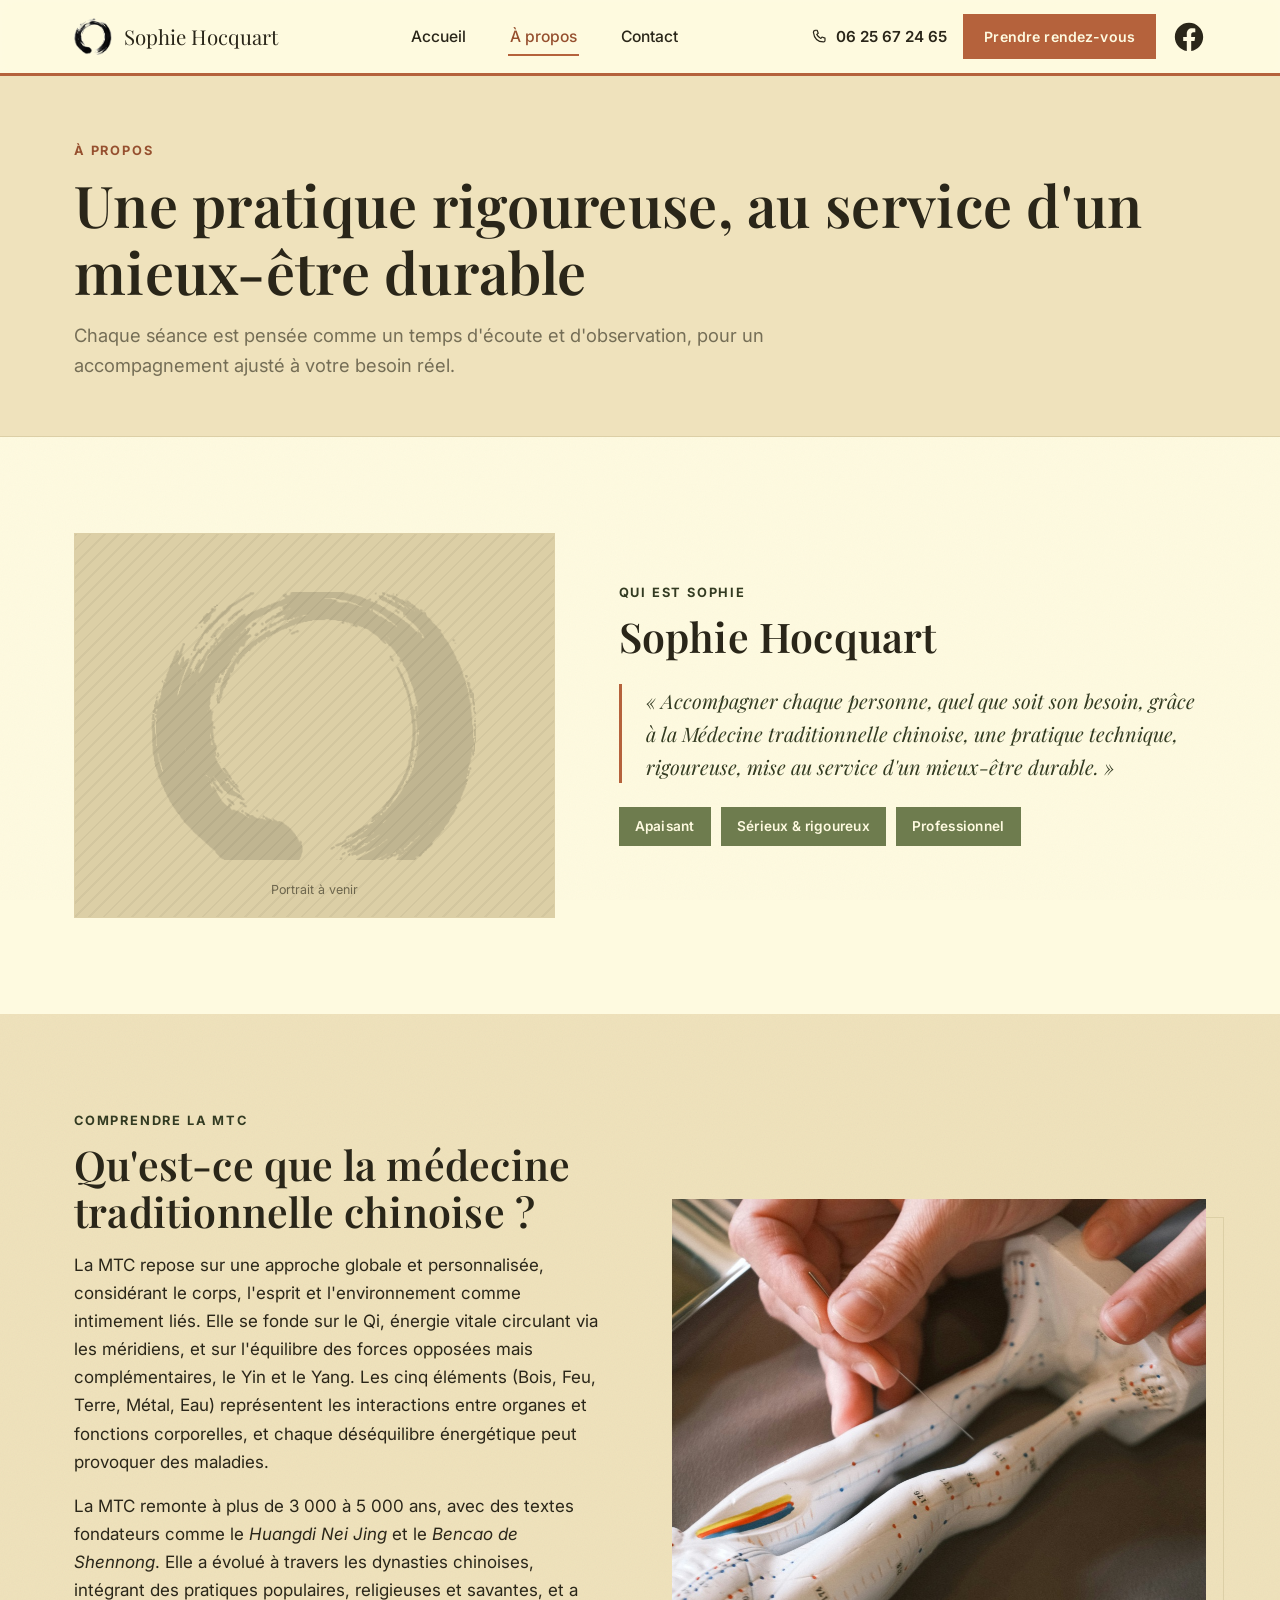
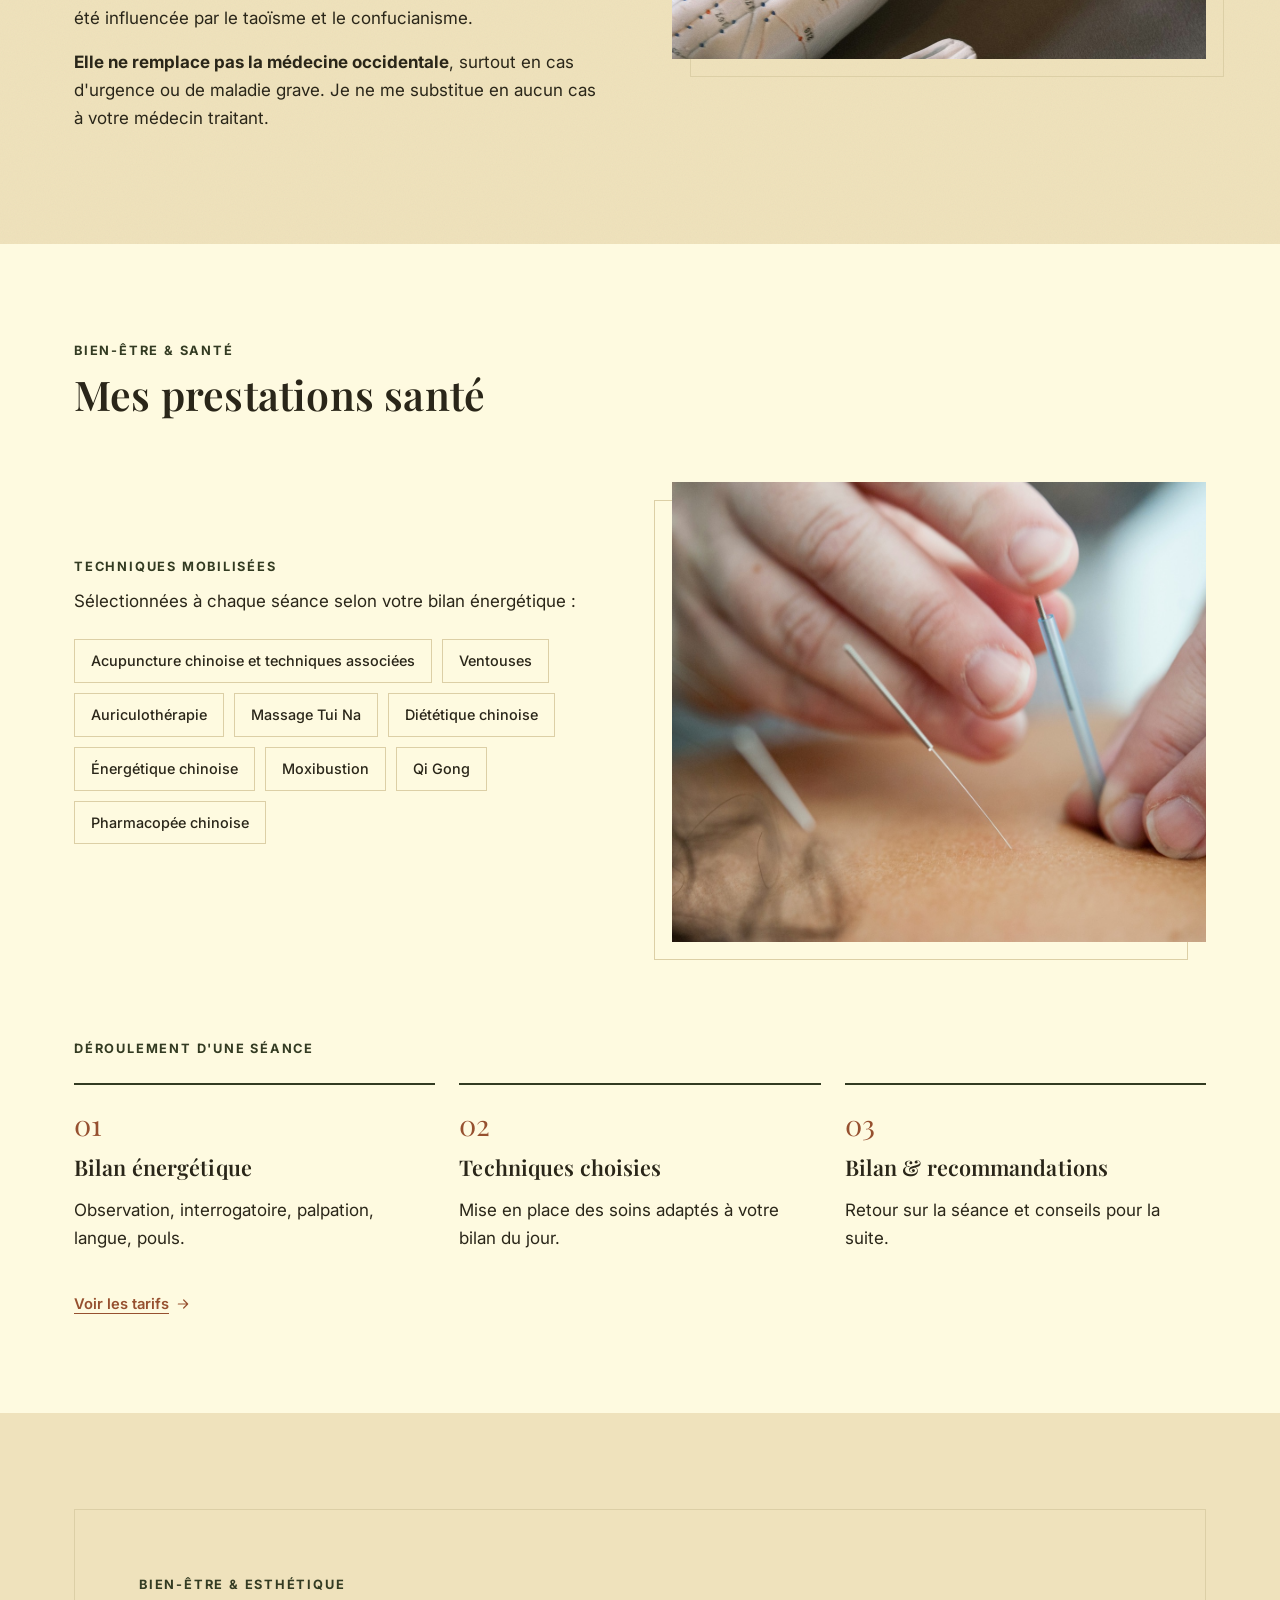
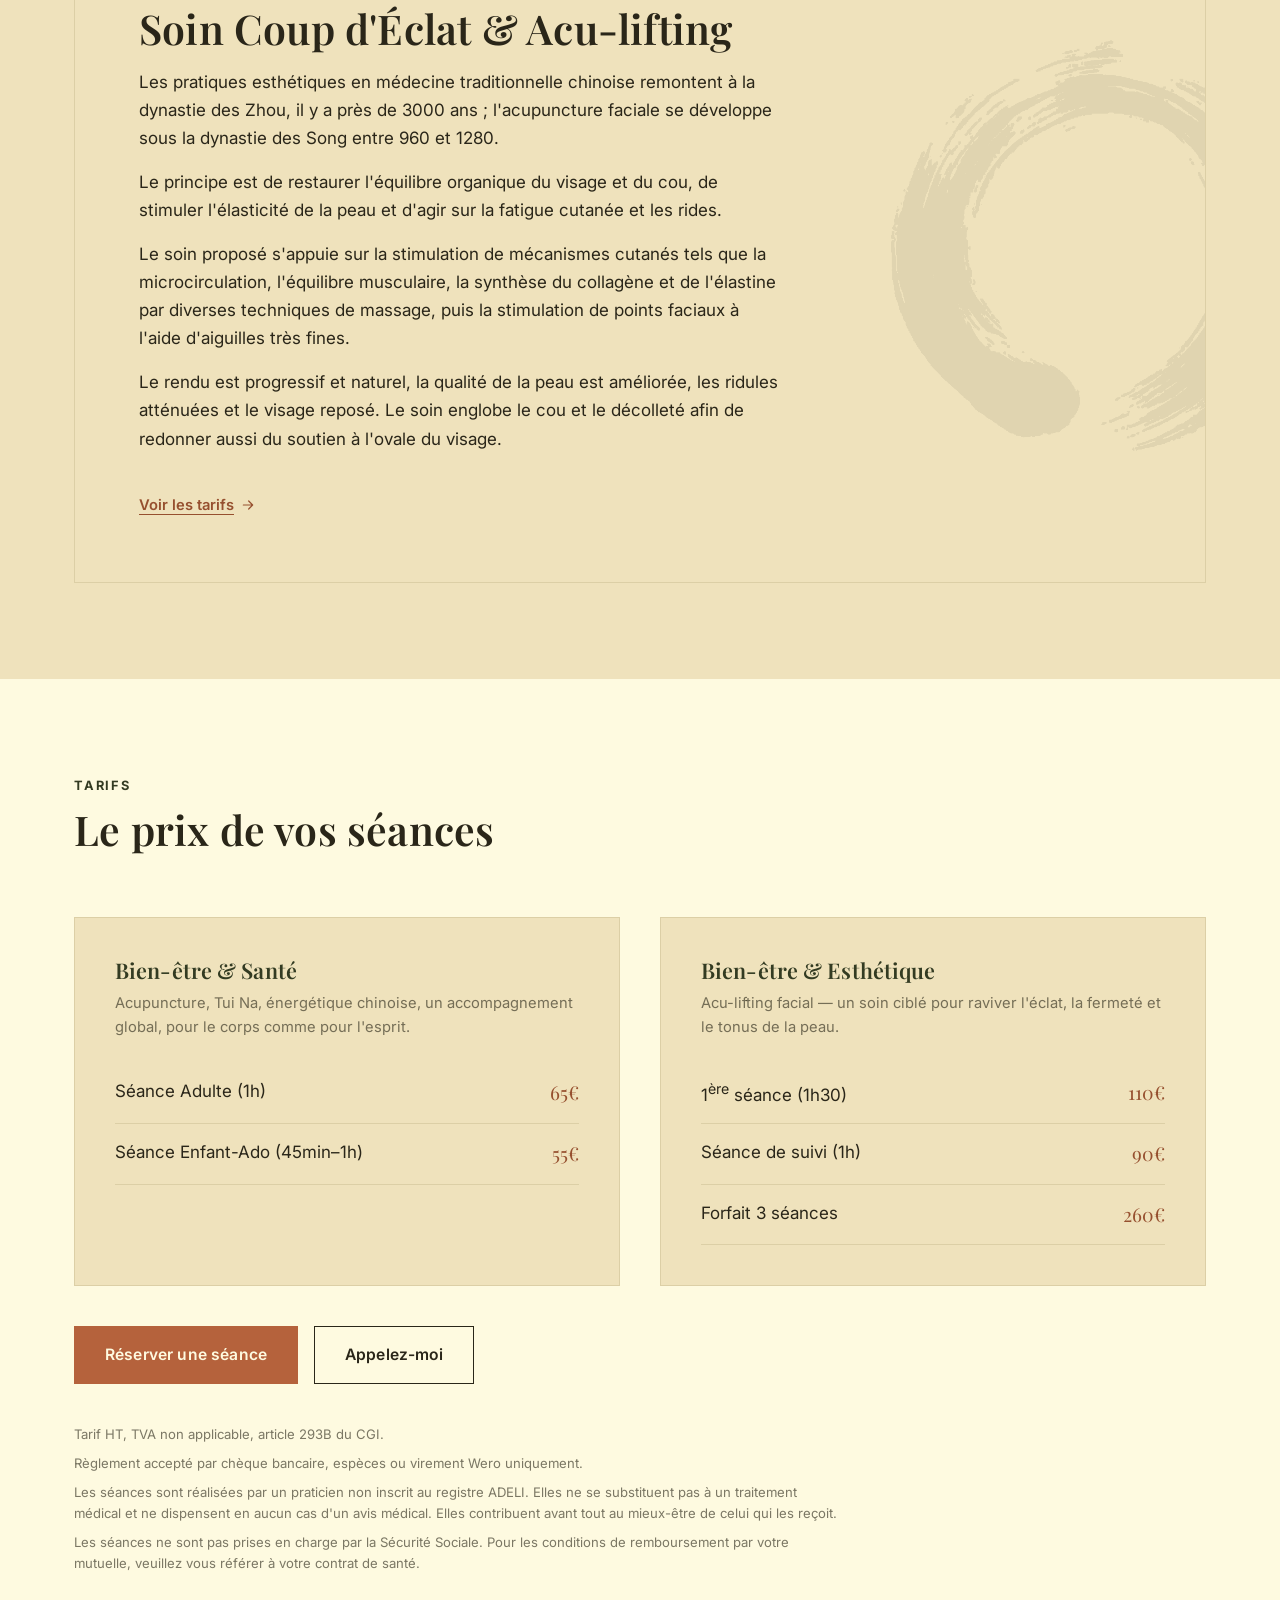
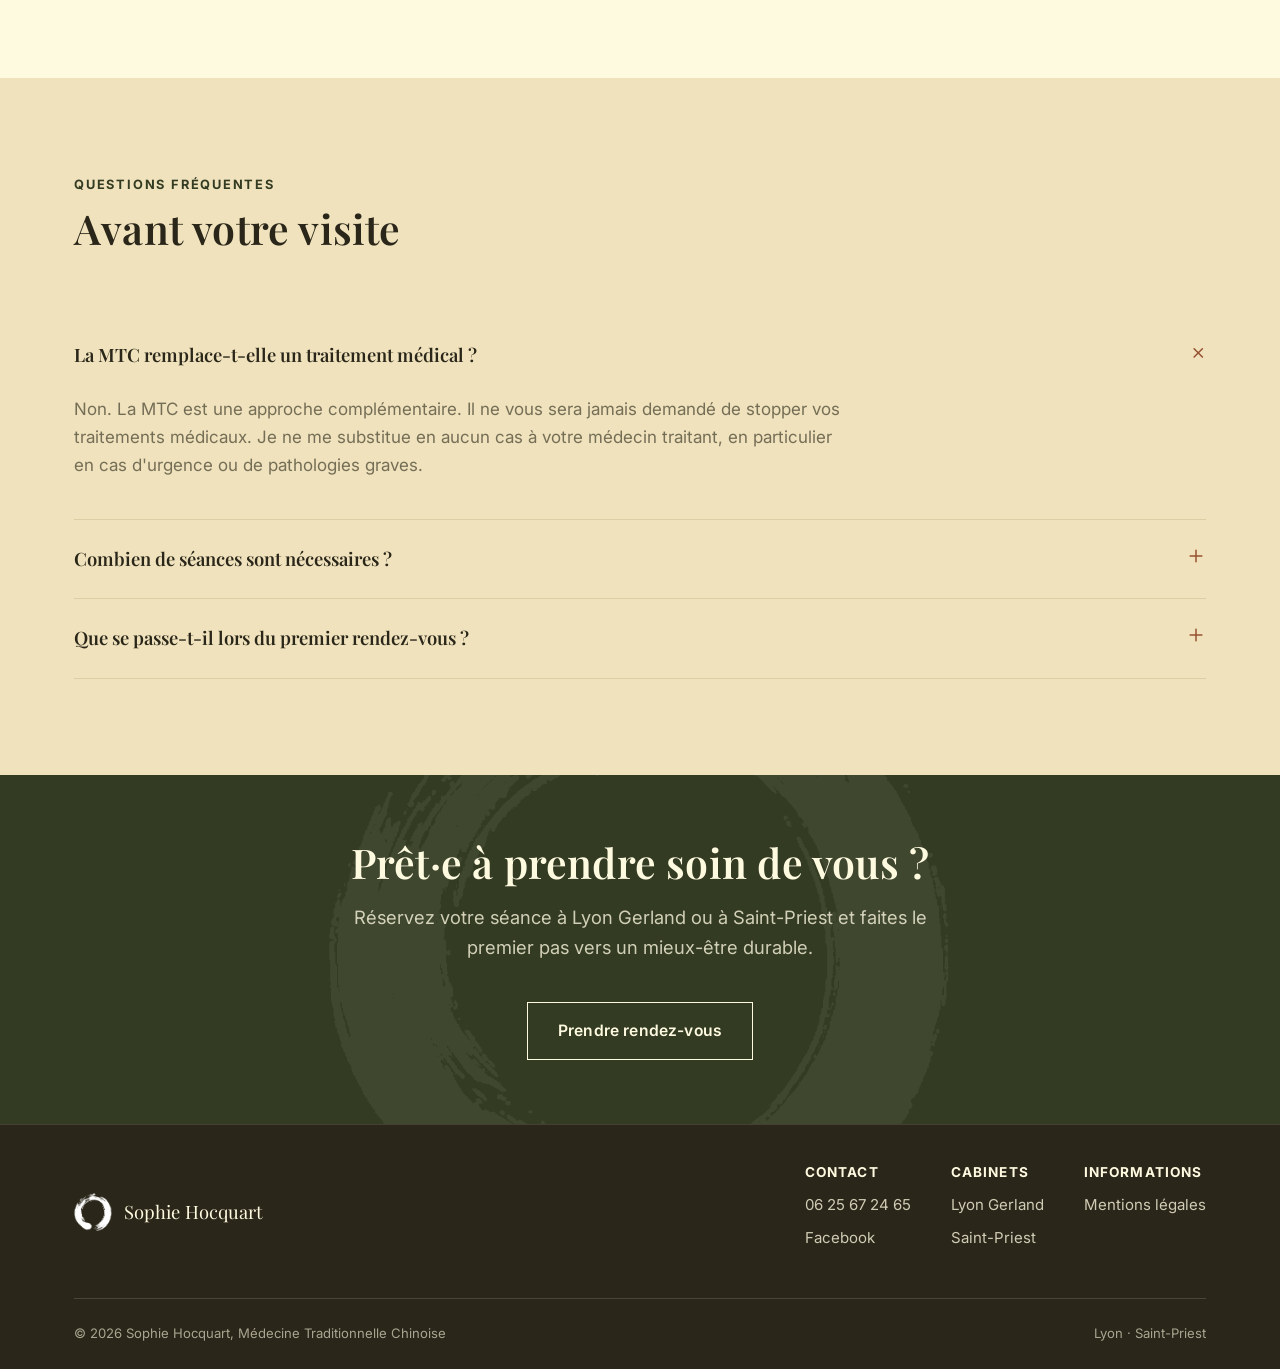
==== commit 87586666: "Assombrit le fond de la section FAQ (Avant votre visite) Co-Authored-By: Claude Sonnet 5 <noreply@an" ====
--- a/a-propos/index.html
+++ b/a-propos/index.html
@@ -199,7 +199,7 @@
   </section>
 
   <!-- FAQ -->
-  <section class="section">
+  <section class="section section-alt">
     <div class="container">
       <div class="section-header left">
         <span class="eyebrow">Questions fréquentes</span>
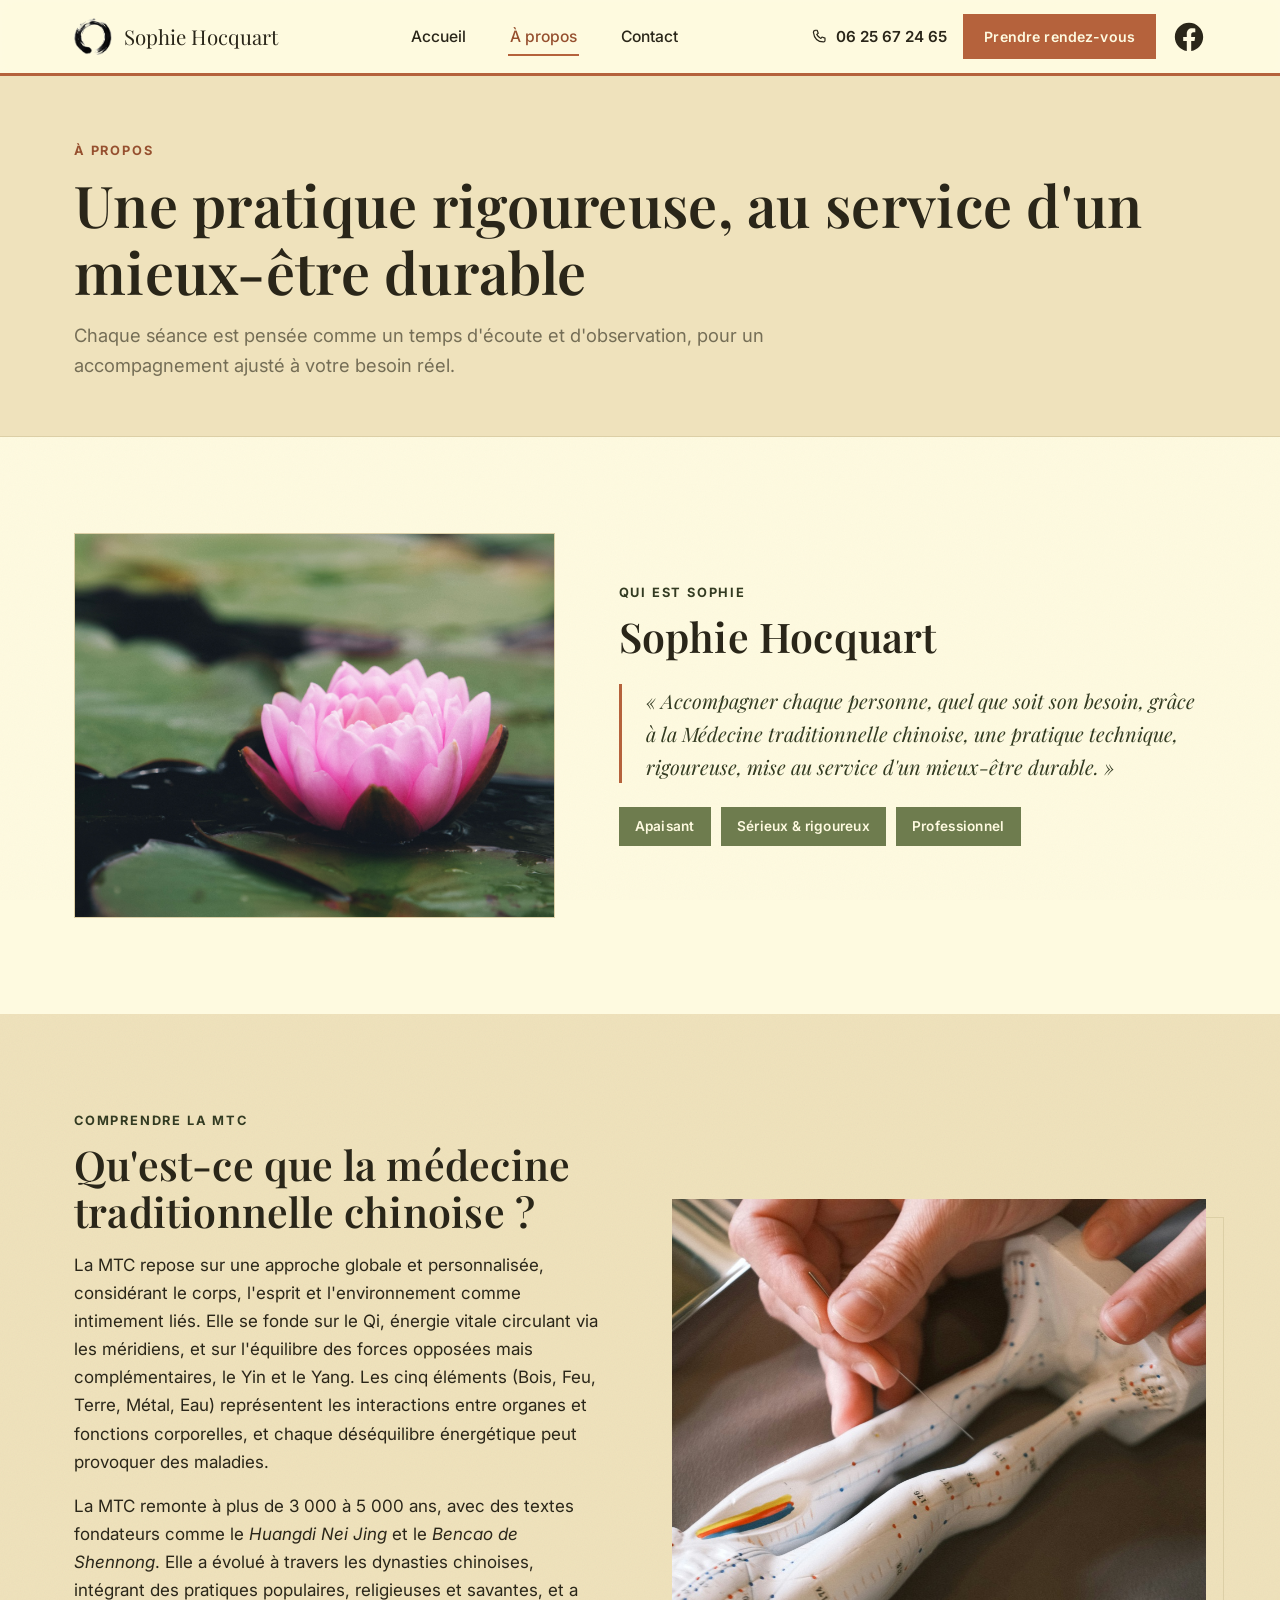
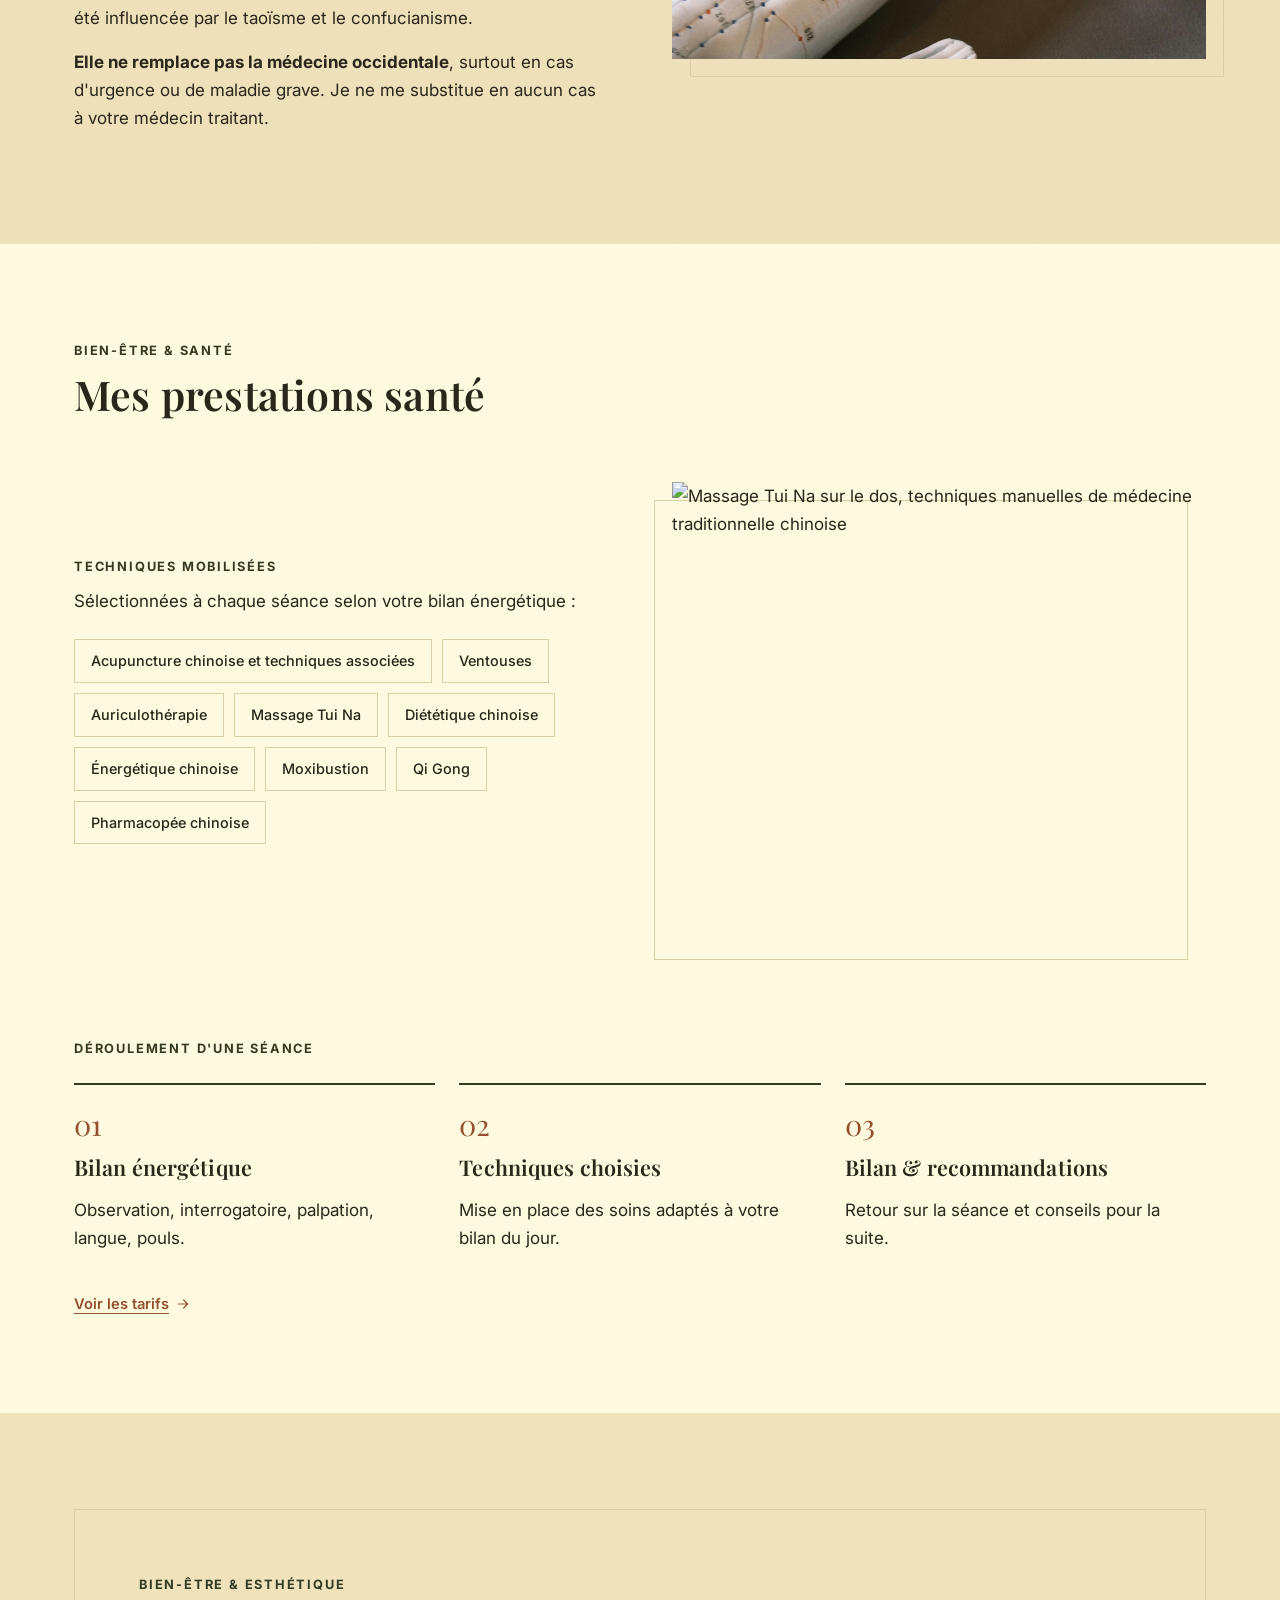
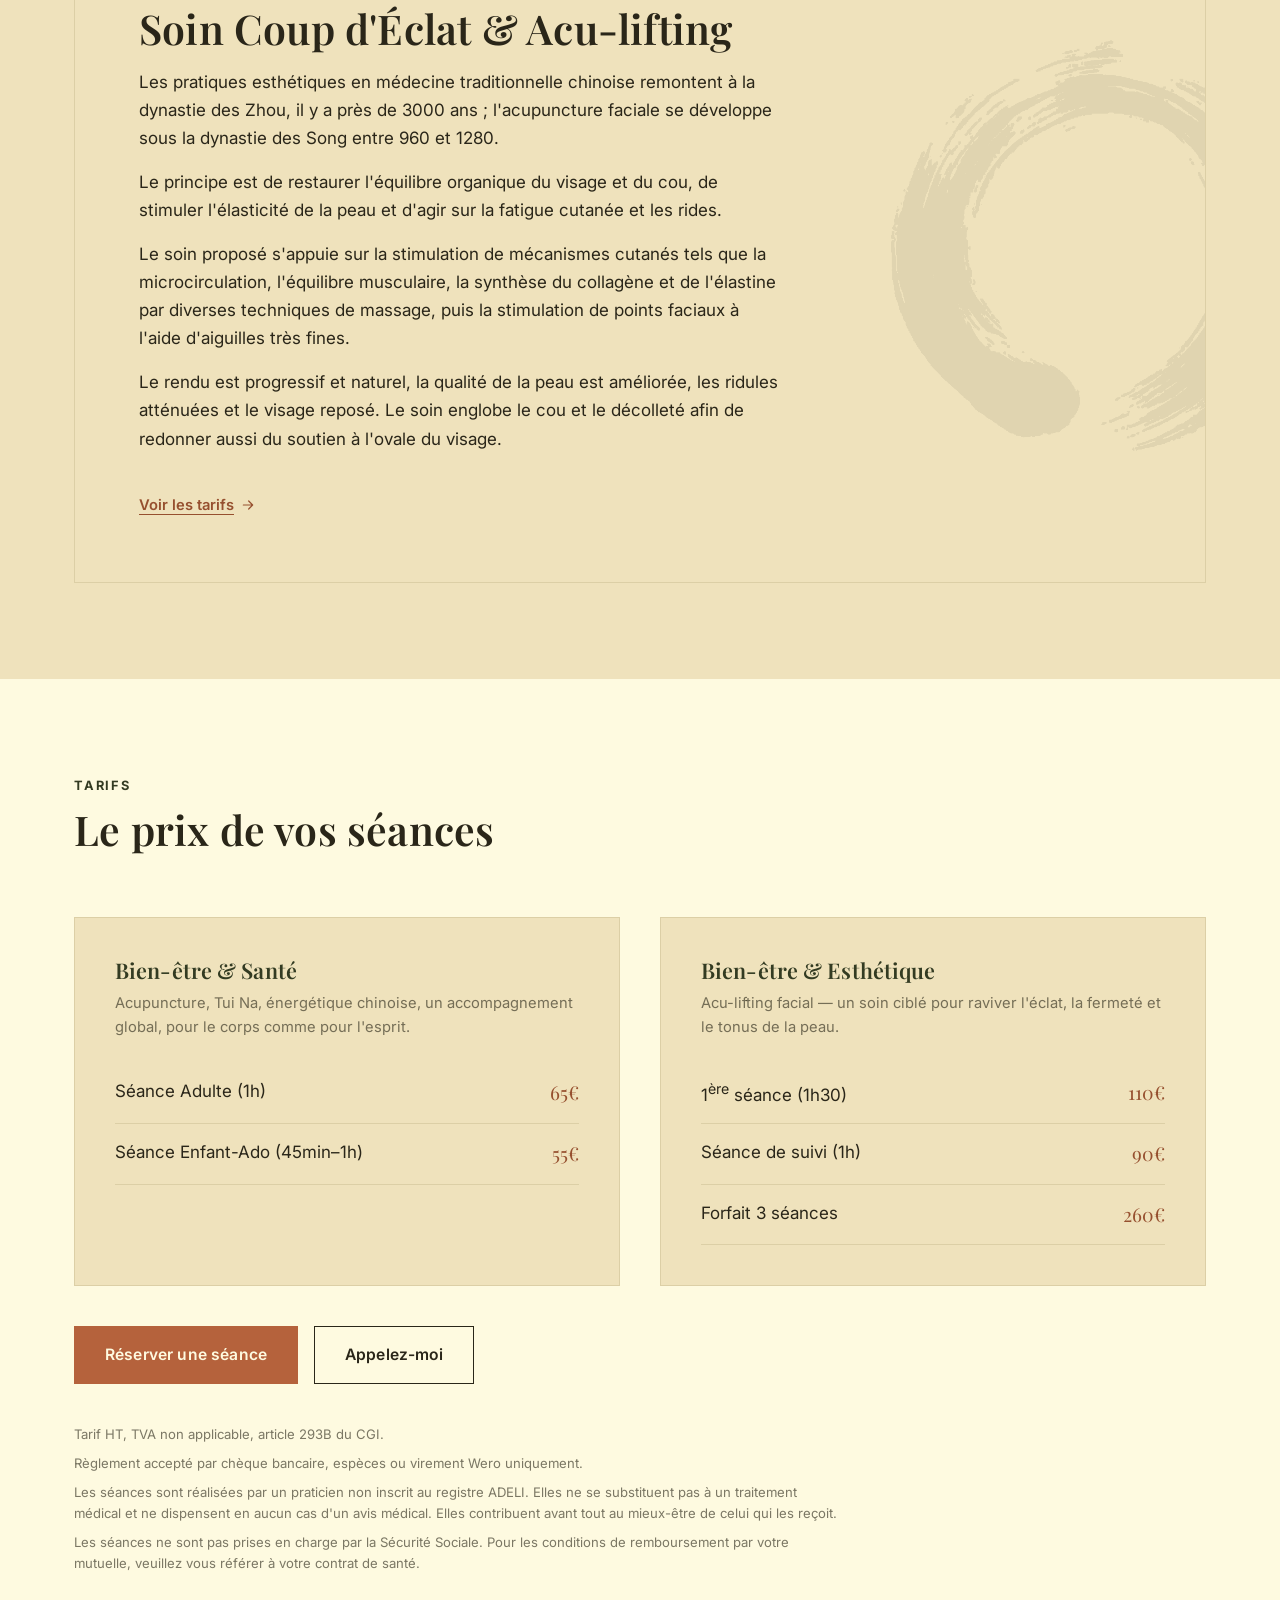
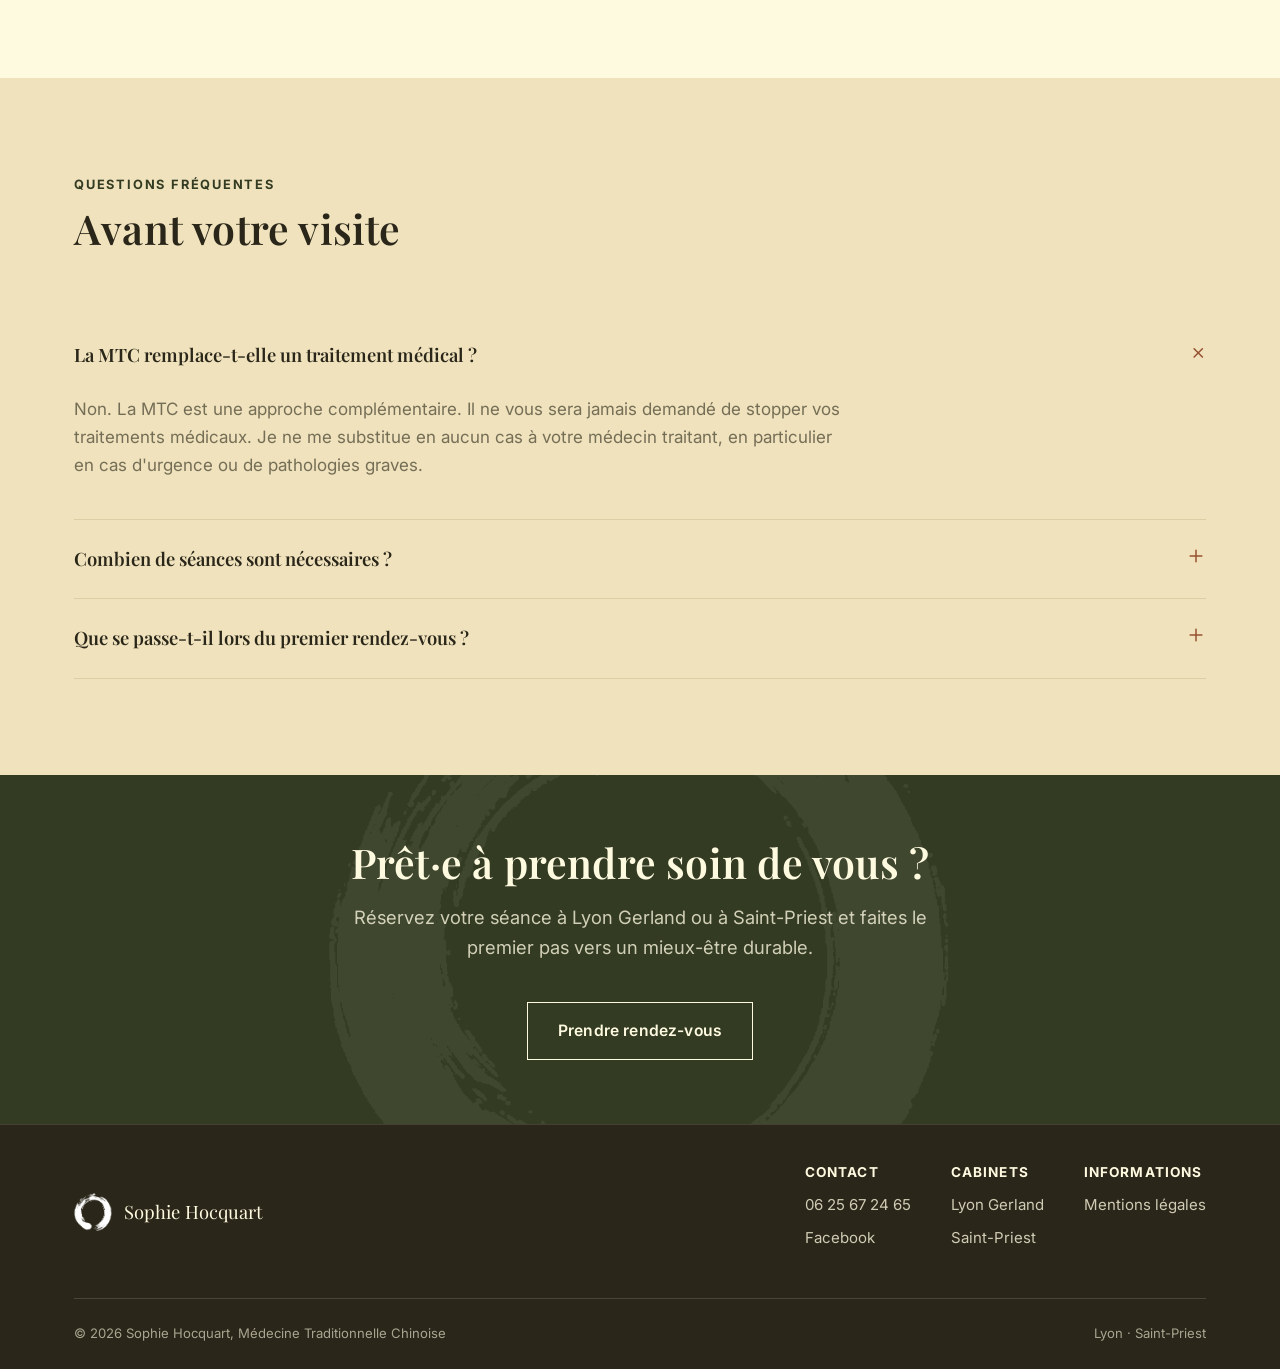
==== commit 383b0492: "Remplace le placeholder portrait par une photo de fleur de lotus et l'image d'aiguille par une photo" ====
--- a/a-propos/index.html
+++ b/a-propos/index.html
@@ -53,8 +53,7 @@
     <div class="container">
       <div class="bio-grid">
         <div class="bio-photo">
-          <div class="enso-bg"><img src="../images/logo-enso.png" alt=""></div>
-          <span>Portrait à venir</span>
+          <img src="../images/pexels-aaronburden-17286306.jpg" alt="Fleur de lotus rose, symbole d'harmonie et d'équilibre en médecine traditionnelle chinoise">
         </div>
         <div>
           <span class="eyebrow">Qui est Sophie</span>
@@ -113,7 +112,7 @@
           </ul>
         </div>
         <div class="split-media">
-          <img src="../images/acupuncture-aiguille.jpg" alt="Pose d'une aiguille d'acupuncture sur la peau">
+          <img src="../images/massage-a-domicile-nMVUTY8_gGw-unsplash.jpg" alt="Massage Tui Na sur le dos, techniques manuelles de médecine traditionnelle chinoise">
         </div>
       </div>
 
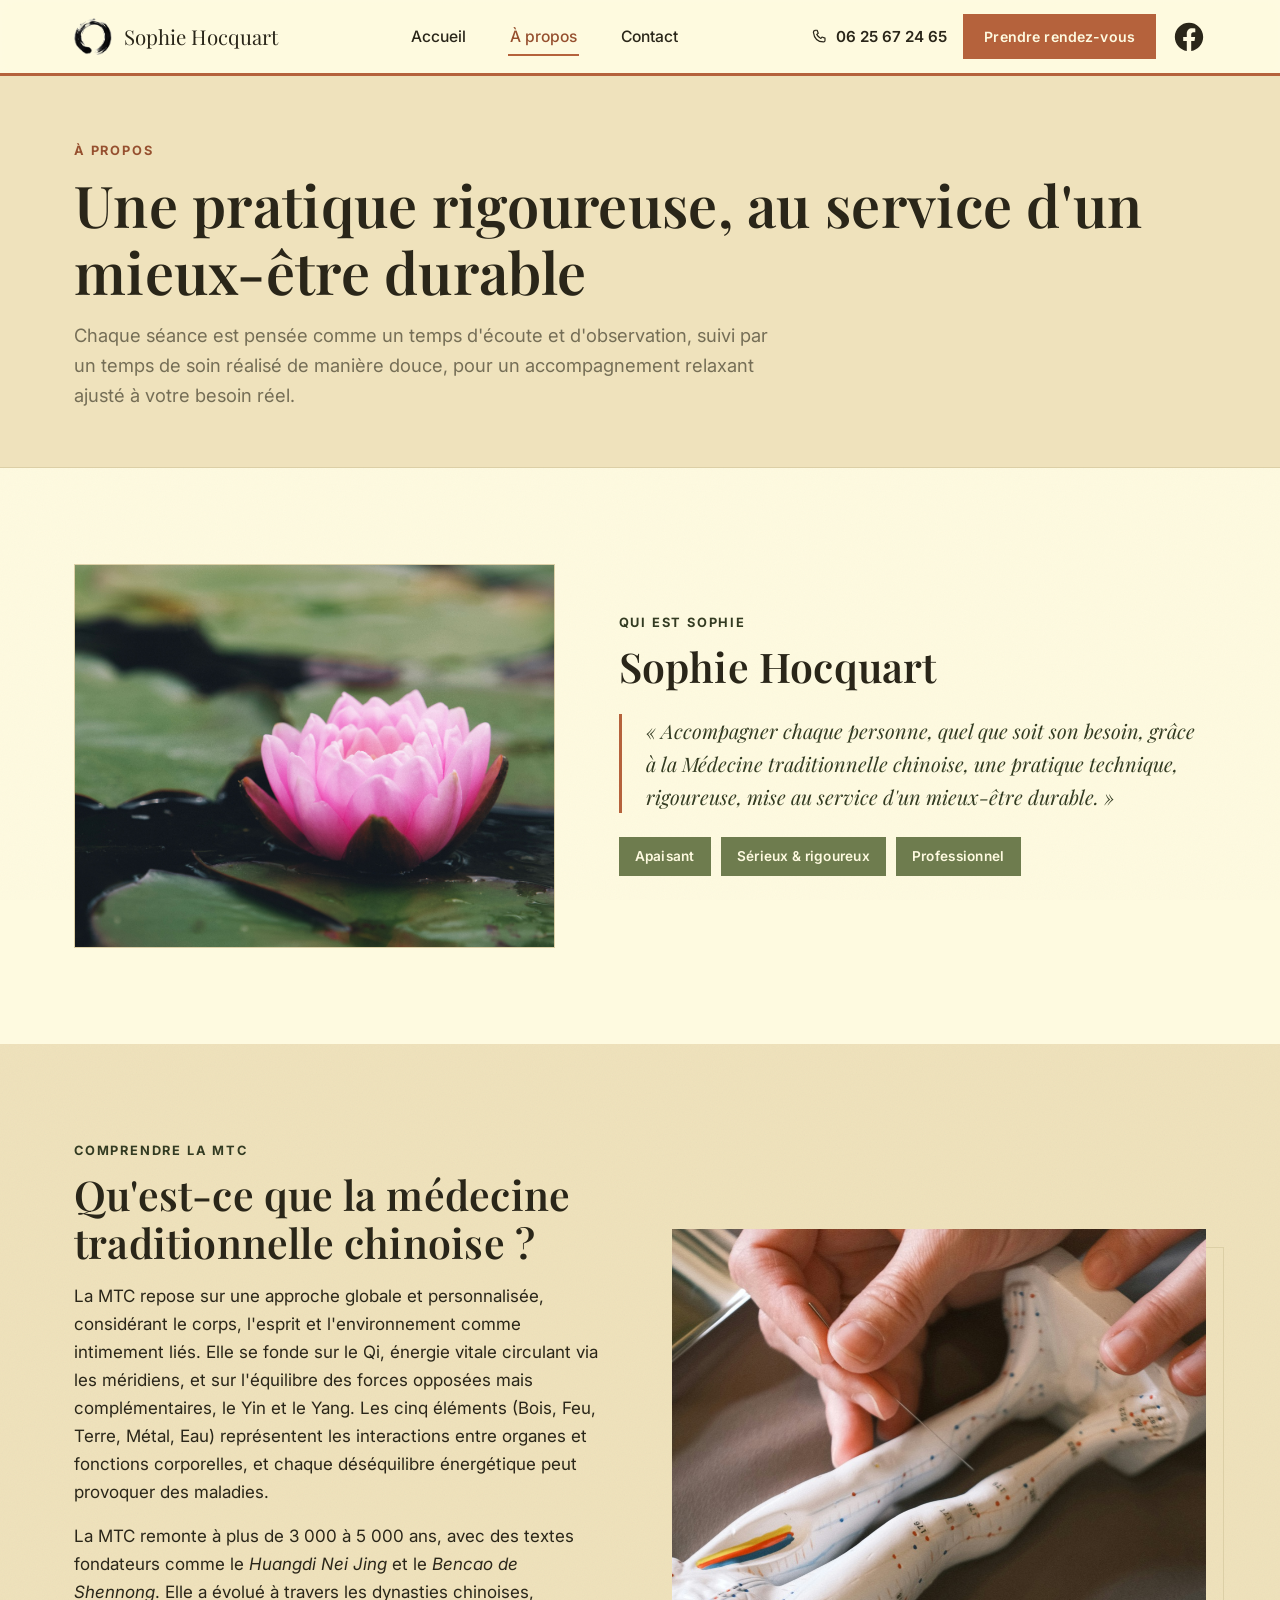
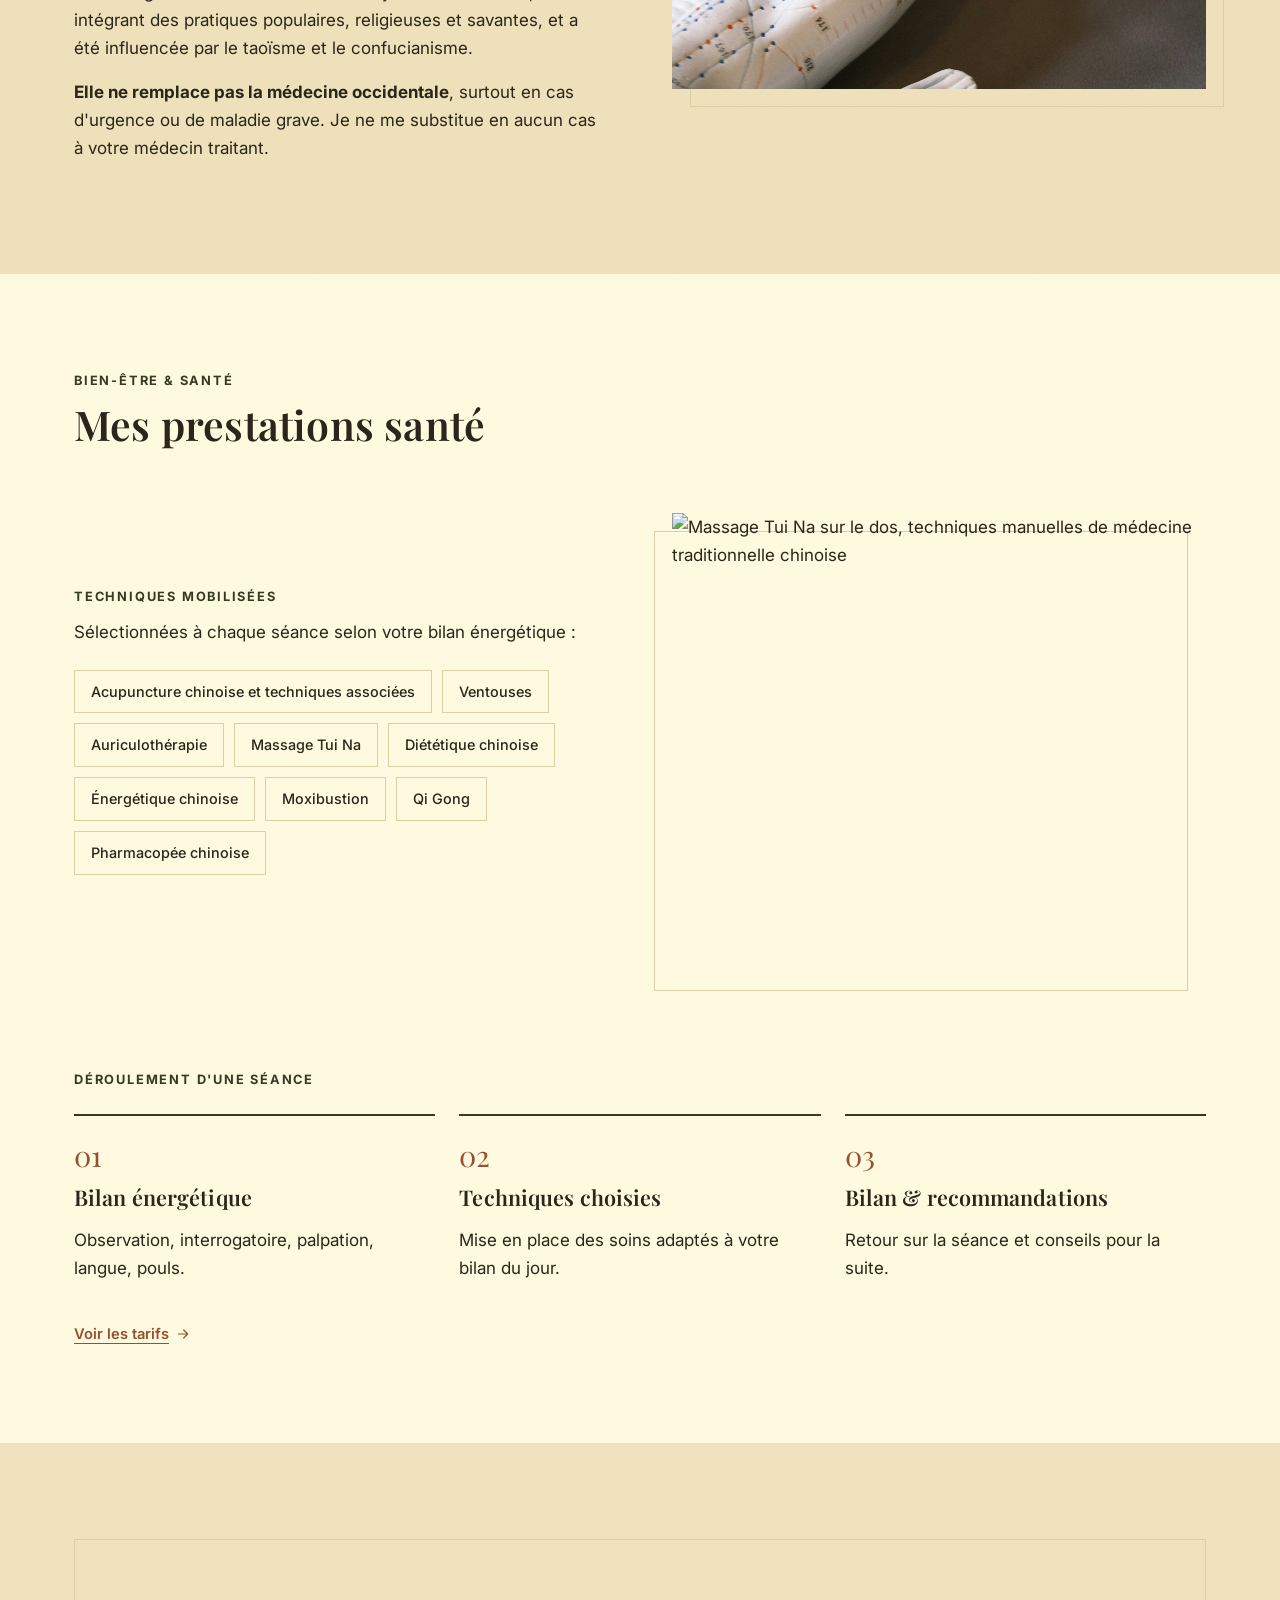
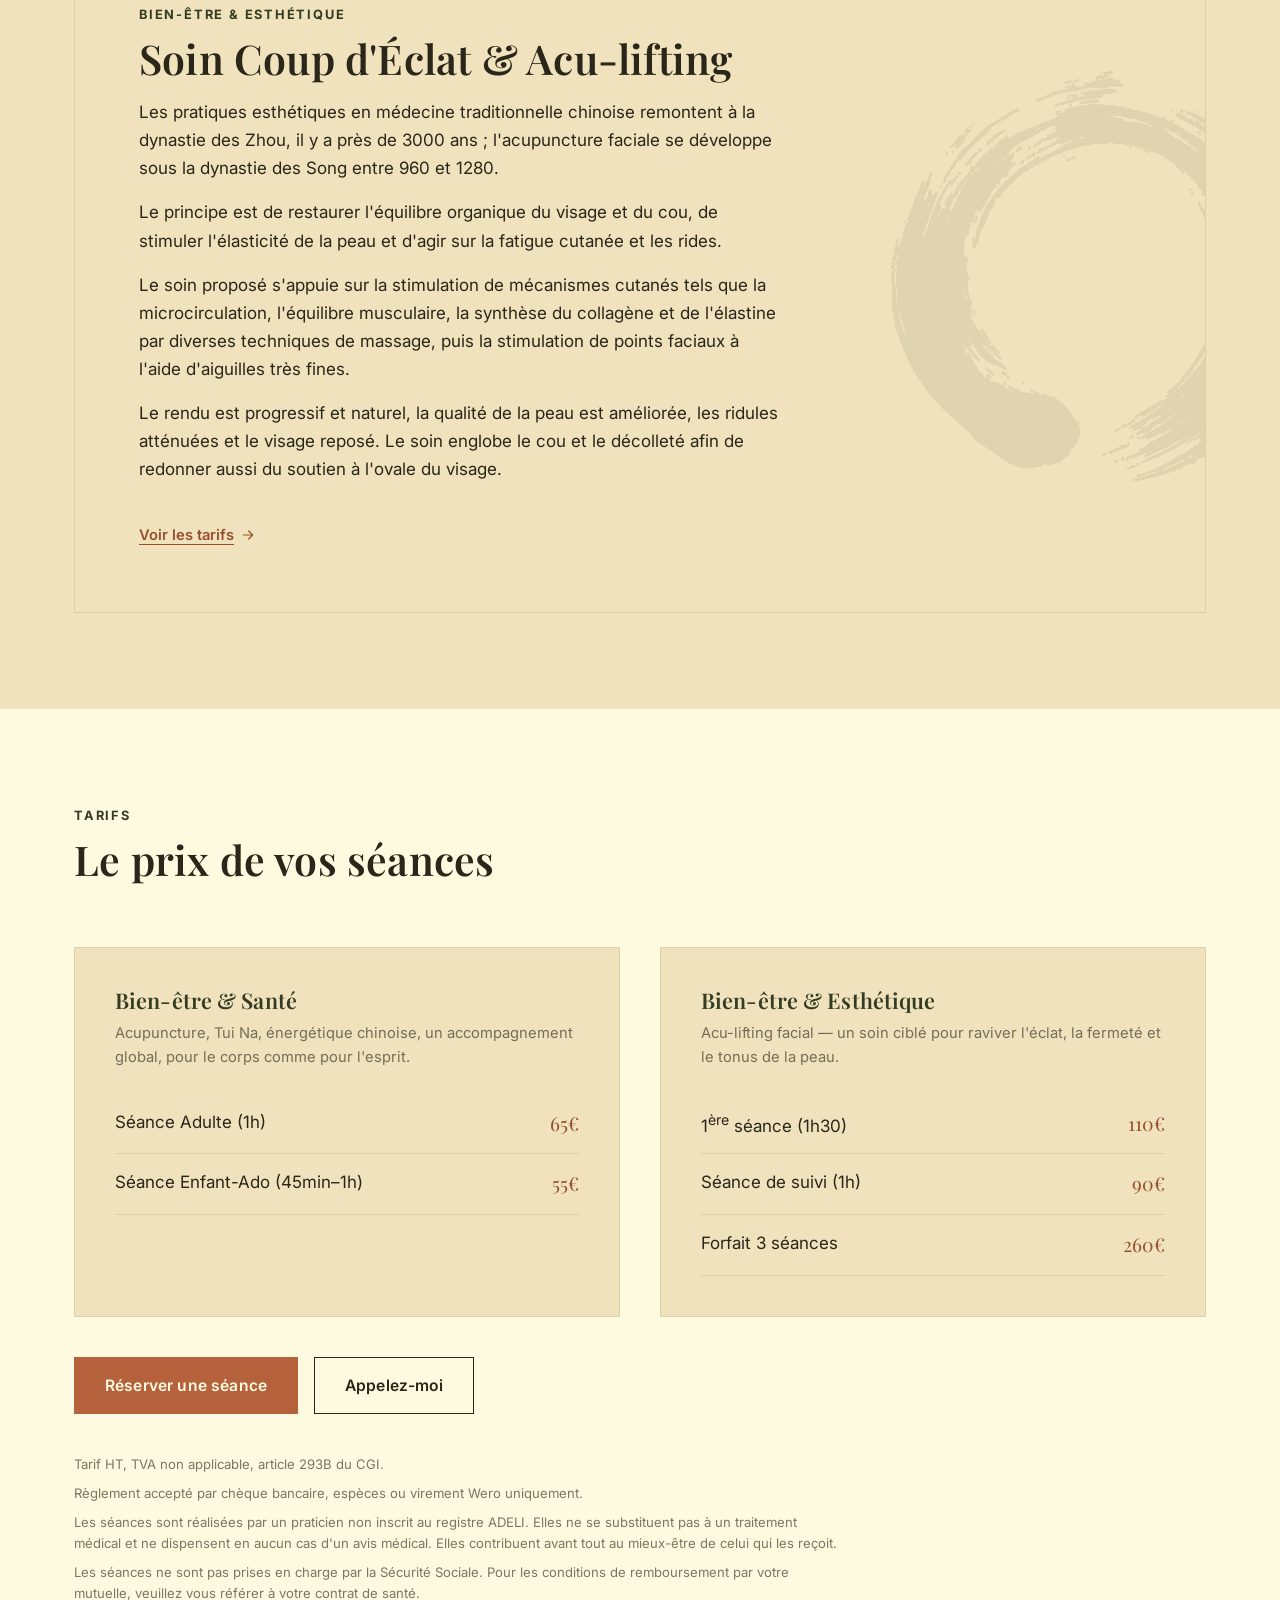
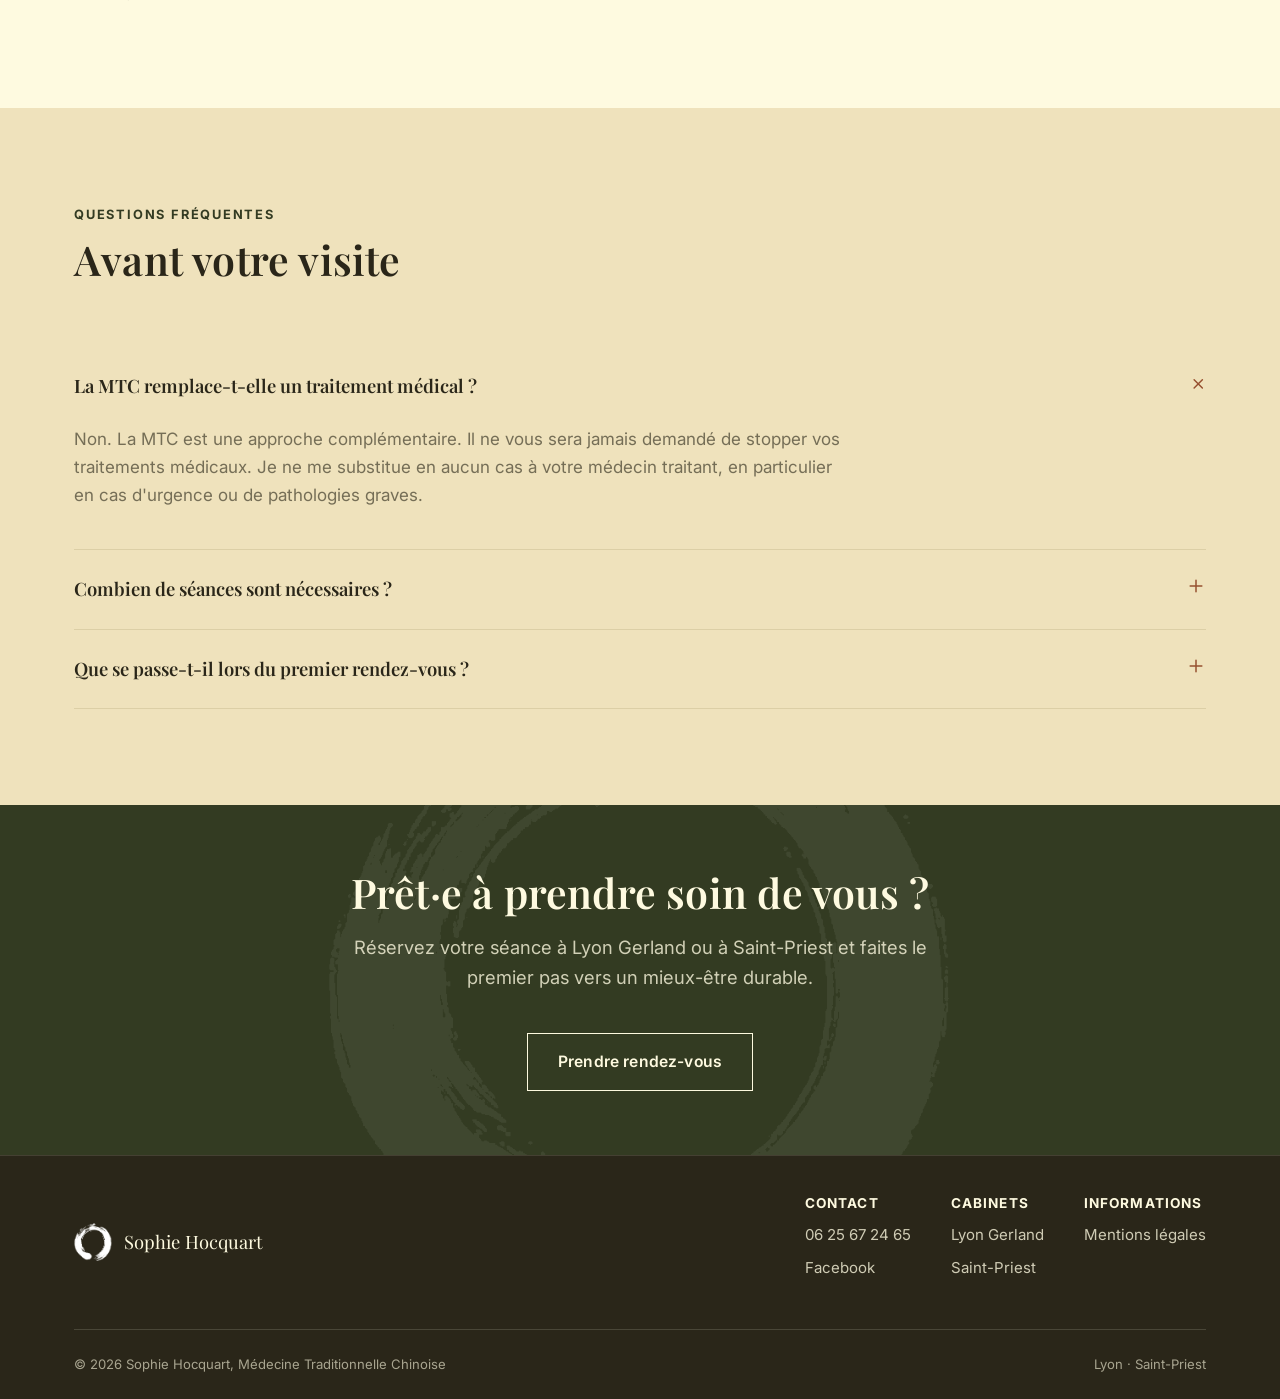
==== commit f4e9f326: "Complete la phrase d'intro de la page A propos avec le temps de soin Co-Authored-By: Claude Sonnet 5" ====
--- a/a-propos/index.html
+++ b/a-propos/index.html
@@ -44,7 +44,7 @@
     <div class="container">
       <span class="eyebrow">À propos</span>
       <h1>Une pratique rigoureuse, au service d'un mieux-être durable</h1>
-      <p class="lead">Chaque séance est pensée comme un temps d'écoute et d'observation, pour un accompagnement ajusté à votre besoin réel.</p>
+      <p class="lead">Chaque séance est pensée comme un temps d'écoute et d'observation, suivi par un temps de soin réalisé de manière douce, pour un accompagnement relaxant ajusté à votre besoin réel.</p>
     </div>
   </section>
 
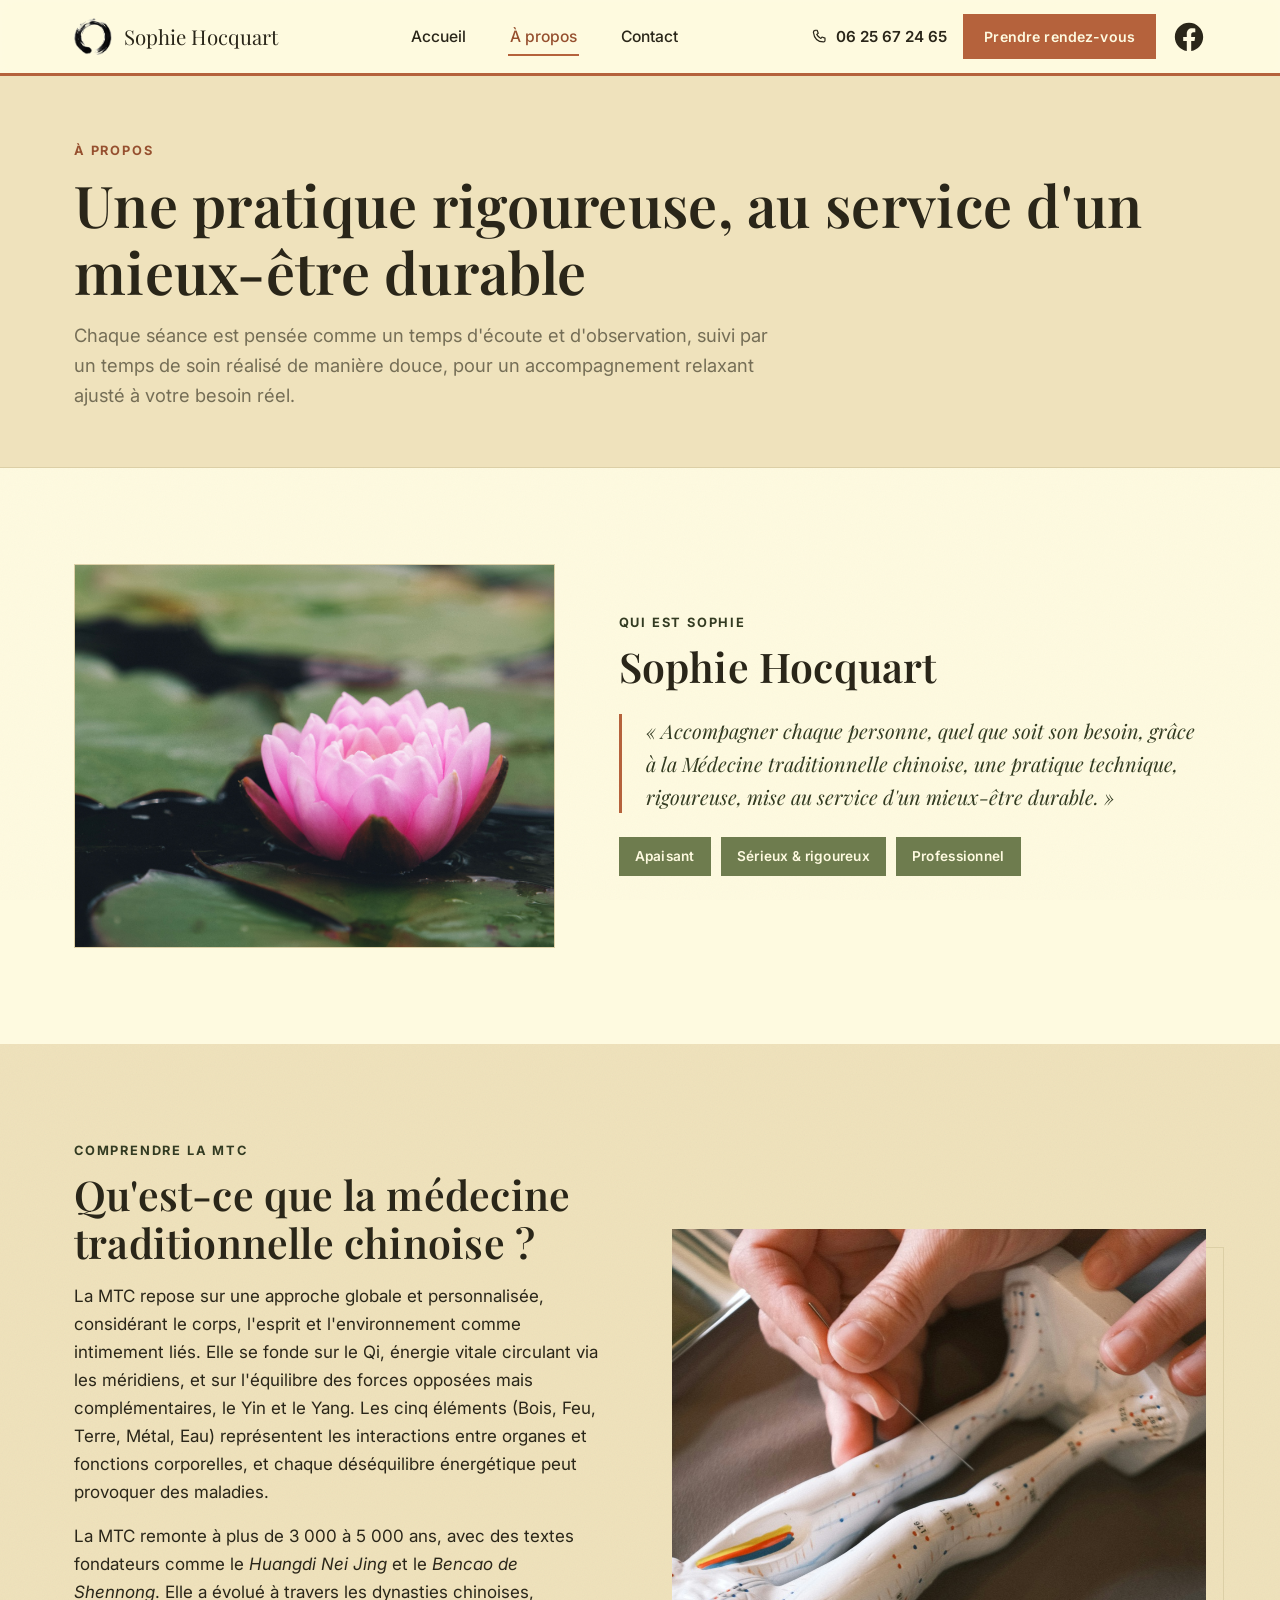
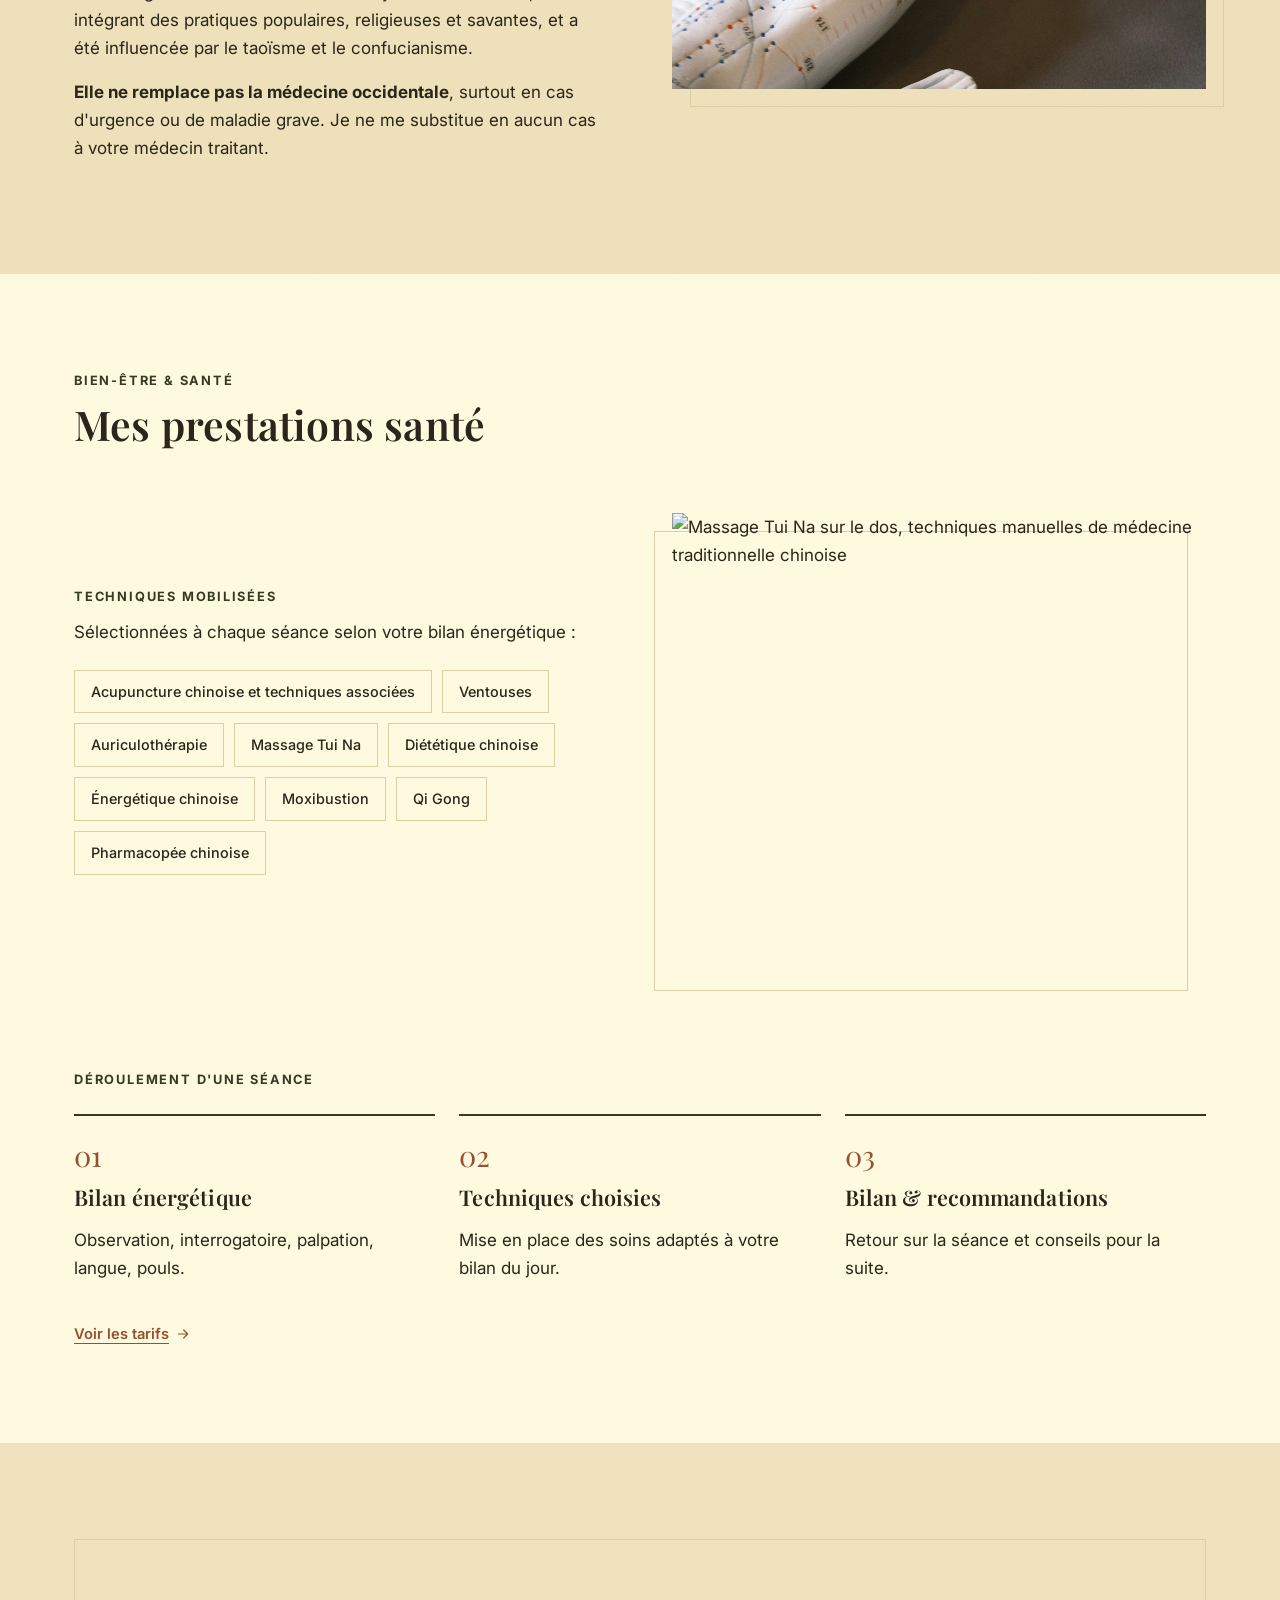
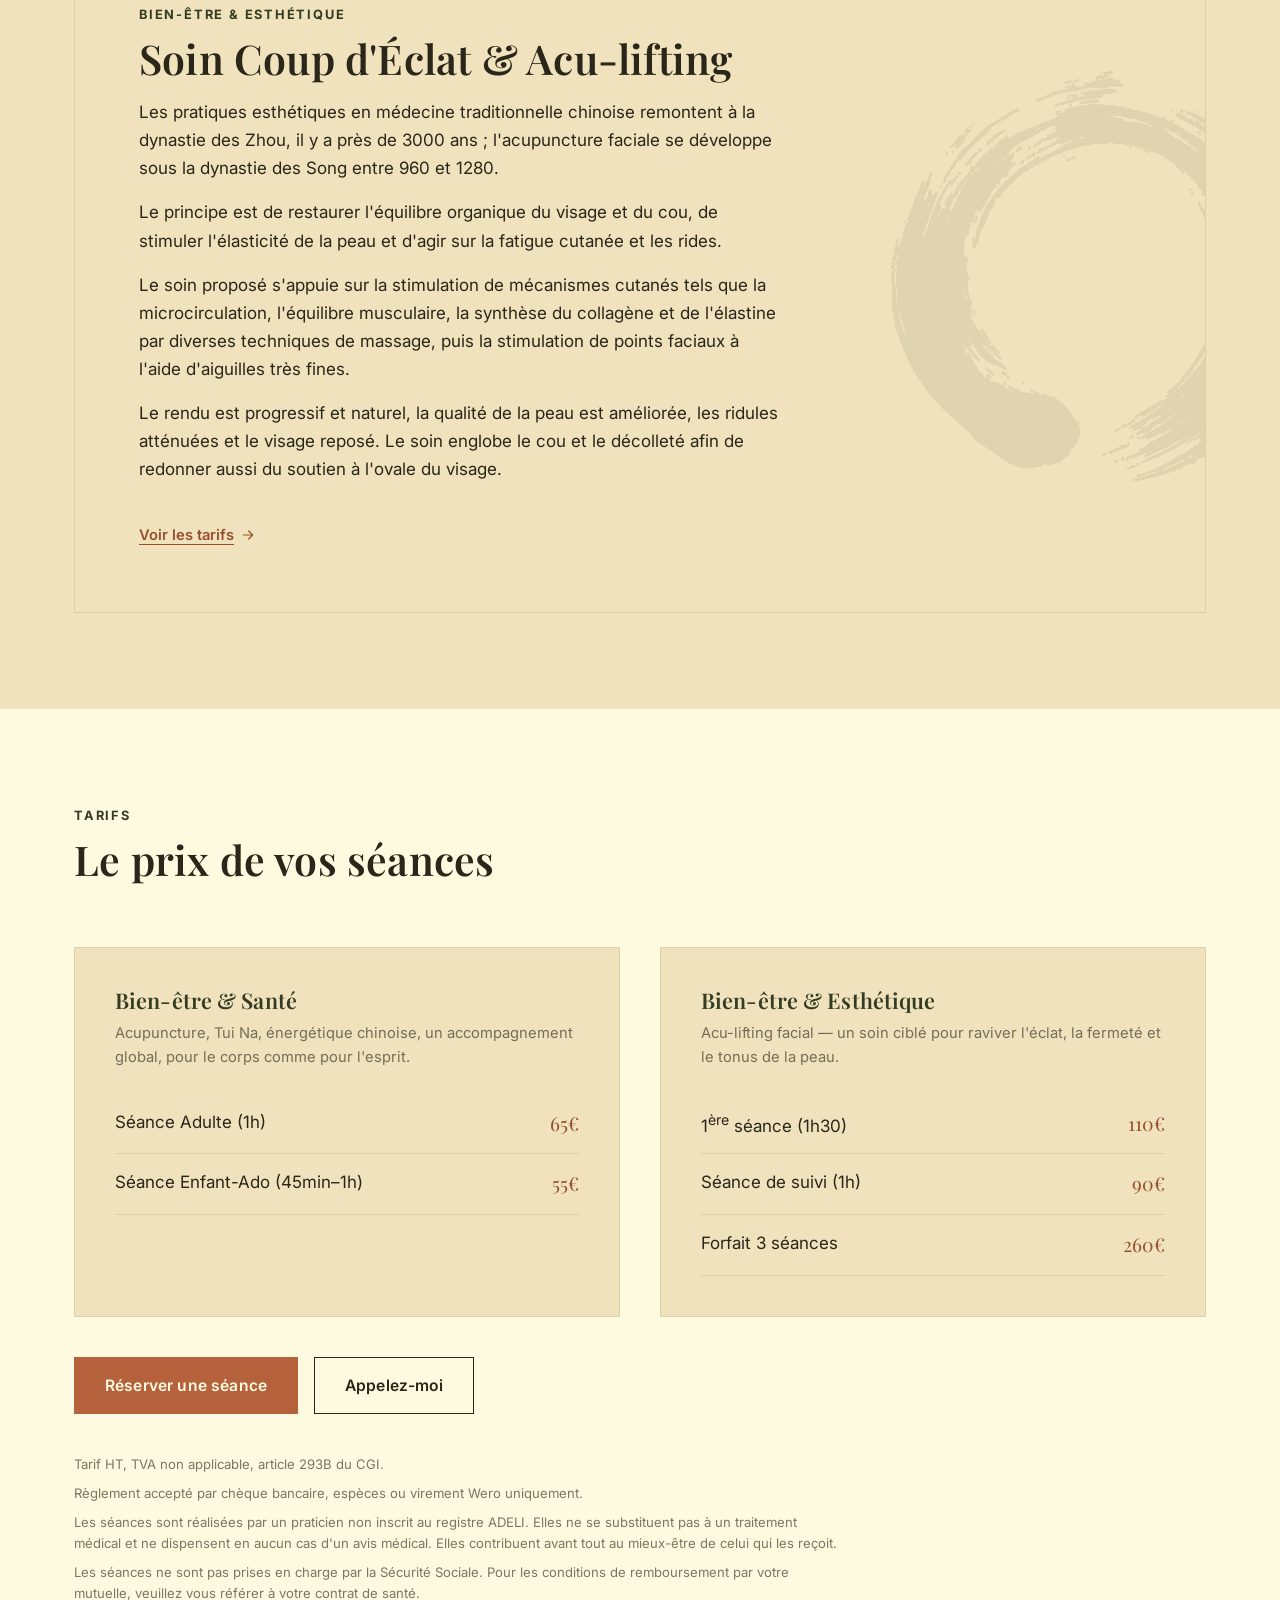
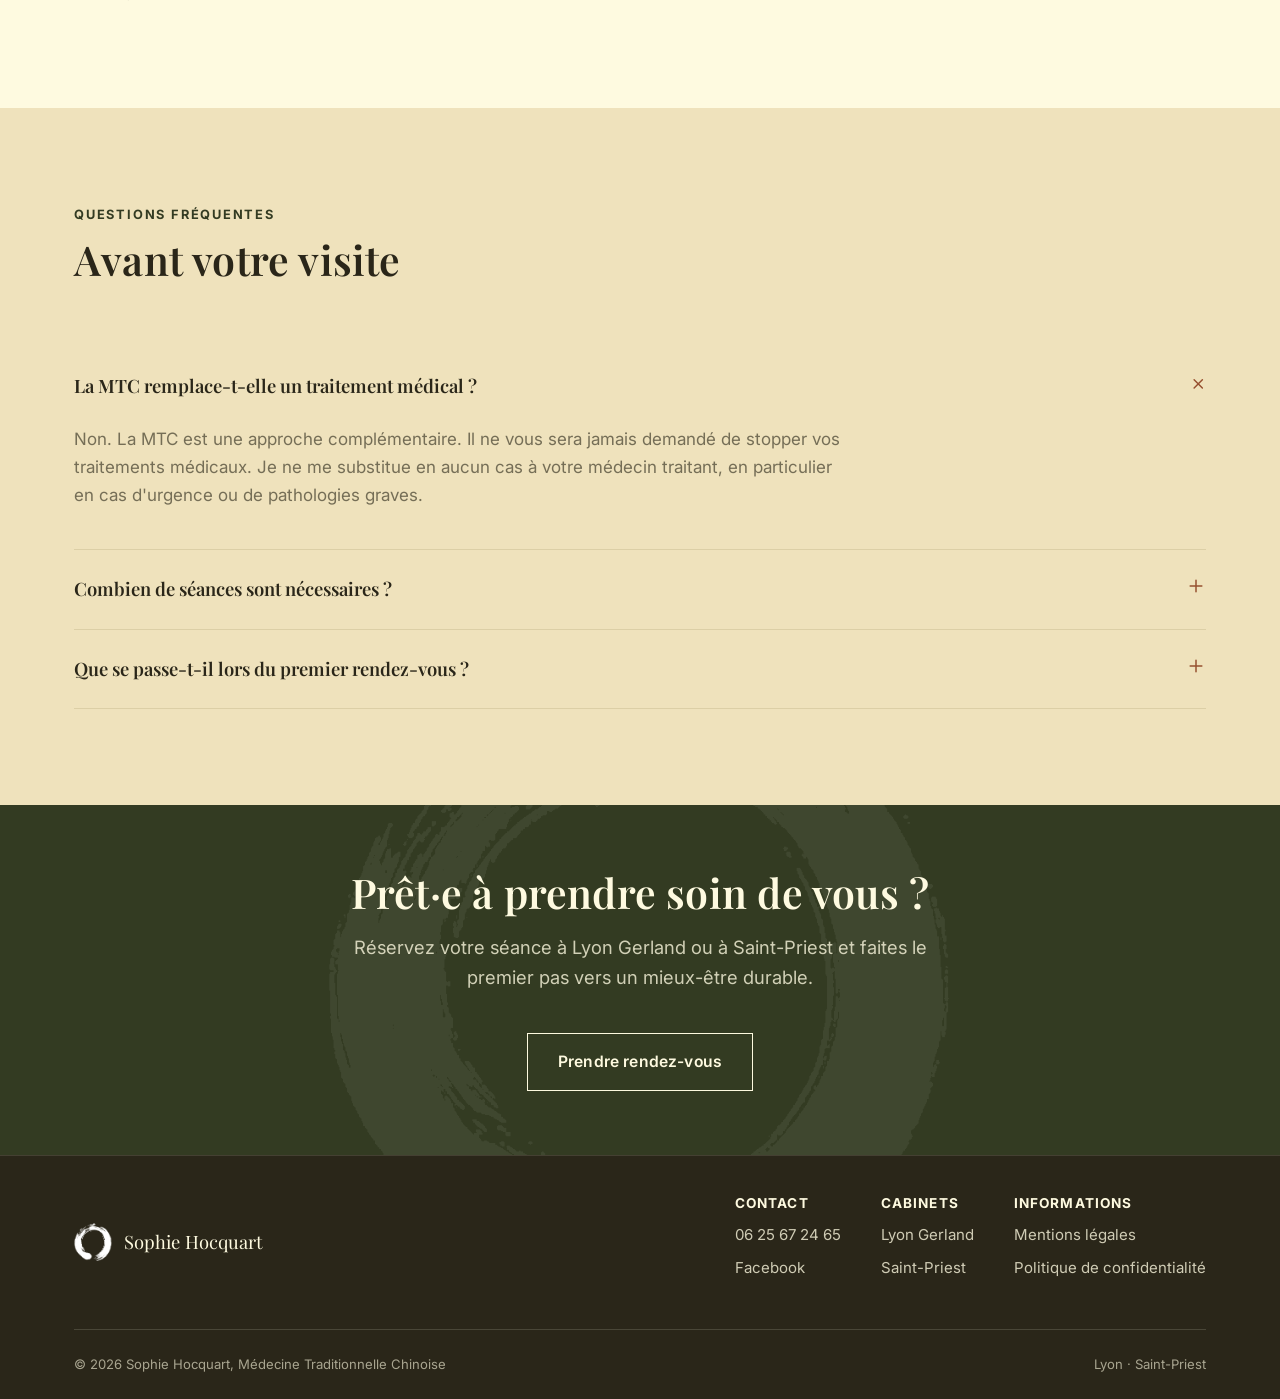
==== commit 7f55f7ee: "Ajoute les pages Mentions legales et Politique de confidentialite Co-Authored-By: Claude Sonnet 5 <n" ====
--- a/a-propos/index.html
+++ b/a-propos/index.html
@@ -27,7 +27,7 @@
         <span>06 25 67 24 65</span>
       </a>
       <a href="../contact/" class="btn btn-argile btn-sm btn-header">Prendre rendez-vous</a>
-      <a href="https://facebook.com" target="_blank" rel="noopener" class="social-link" aria-label="Facebook">
+      <a href="https://www.facebook.com/profile.php?id=61591639384010" target="_blank" rel="noopener" class="social-link" aria-label="Facebook">
         <svg viewBox="0 0 24 24" width="34" height="34" fill="currentColor"><path d="M22 12c0-5.523-4.477-10-10-10S2 6.477 2 12c0 4.991 3.657 9.128 8.438 9.878v-6.987h-2.54V12h2.54V9.797c0-2.506 1.492-3.89 3.777-3.89 1.094 0 2.238.195 2.238.195v2.46h-1.26c-1.243 0-1.63.771-1.63 1.562V12h2.773l-.443 2.89h-2.33v6.988C18.343 21.128 22 16.991 22 12Z"/></svg>
       </a>
       <button class="nav-toggle" aria-label="Ouvrir le menu" aria-expanded="false">
@@ -250,7 +250,7 @@
         <div class="footer-col">
           <h4>Contact</h4>
           <a href="tel:+33625672465">06 25 67 24 65</a>
-          <a href="https://facebook.com" target="_blank" rel="noopener">Facebook</a>
+          <a href="https://www.facebook.com/profile.php?id=61591639384010" target="_blank" rel="noopener">Facebook</a>
         </div>
         <div class="footer-col">
           <h4>Cabinets</h4>
@@ -259,7 +259,8 @@
         </div>
         <div class="footer-col">
           <h4>Informations</h4>
-          <a href="#">Mentions légales</a>
+          <a href="../mentions-legales/">Mentions légales</a>
+          <a href="../politique-de-confidentialite/">Politique de confidentialité</a>
         </div>
       </div>
     </div>
--- a/styles.css
+++ b/styles.css
@@ -396,6 +396,17 @@
 .price-table td{padding:14px 0;border-bottom:1px solid var(--sable);vertical-align:top;}
 .price-table td:last-child{text-align:right;font-family:var(--font-titre);font-size:1.2rem;color:var(--argile-fonce);white-space:nowrap;padding-left:var(--space-2);}
 
+/* Pages légales (mentions légales, confidentialité) */
+.legal-content{max-width:760px;}
+.legal-content h2{font-size:1.5rem;margin-top:var(--space-5);}
+.legal-content h2:first-of-type{margin-top:0;}
+.legal-content h3{font-size:1.1rem;margin-top:var(--space-3);}
+.legal-content p{color:var(--encre-60);}
+.legal-content ul{margin:0 0 var(--space-2);padding-left:1.2em;color:var(--encre-60);}
+.legal-content li{margin-bottom:6px;}
+.legal-content strong{color:var(--encre);}
+.legal-content a{color:var(--argile-fonce);text-decoration:underline;}
+
 /* Esthétique / acu-lifting, bloc texte + motif enso */
 .esthetique-block{
   background:var(--creme-2);border:1px solid var(--sable);
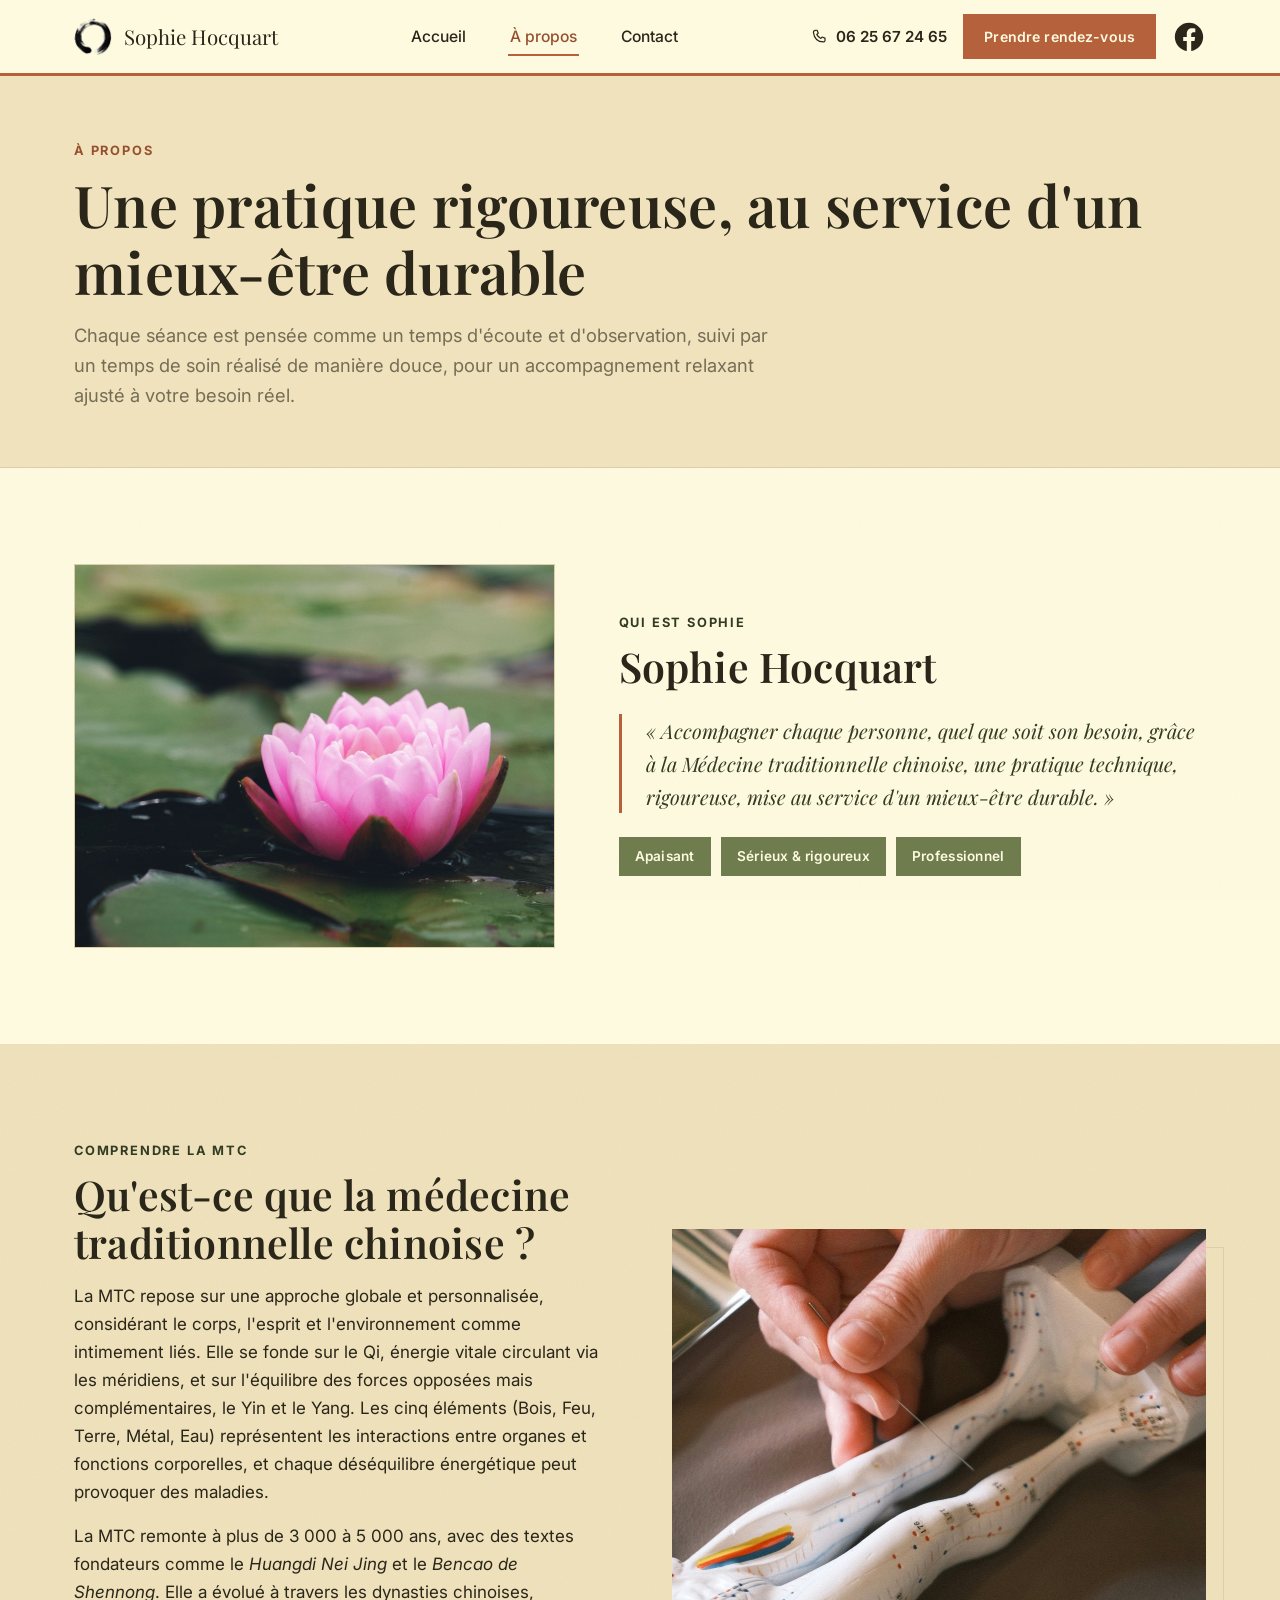
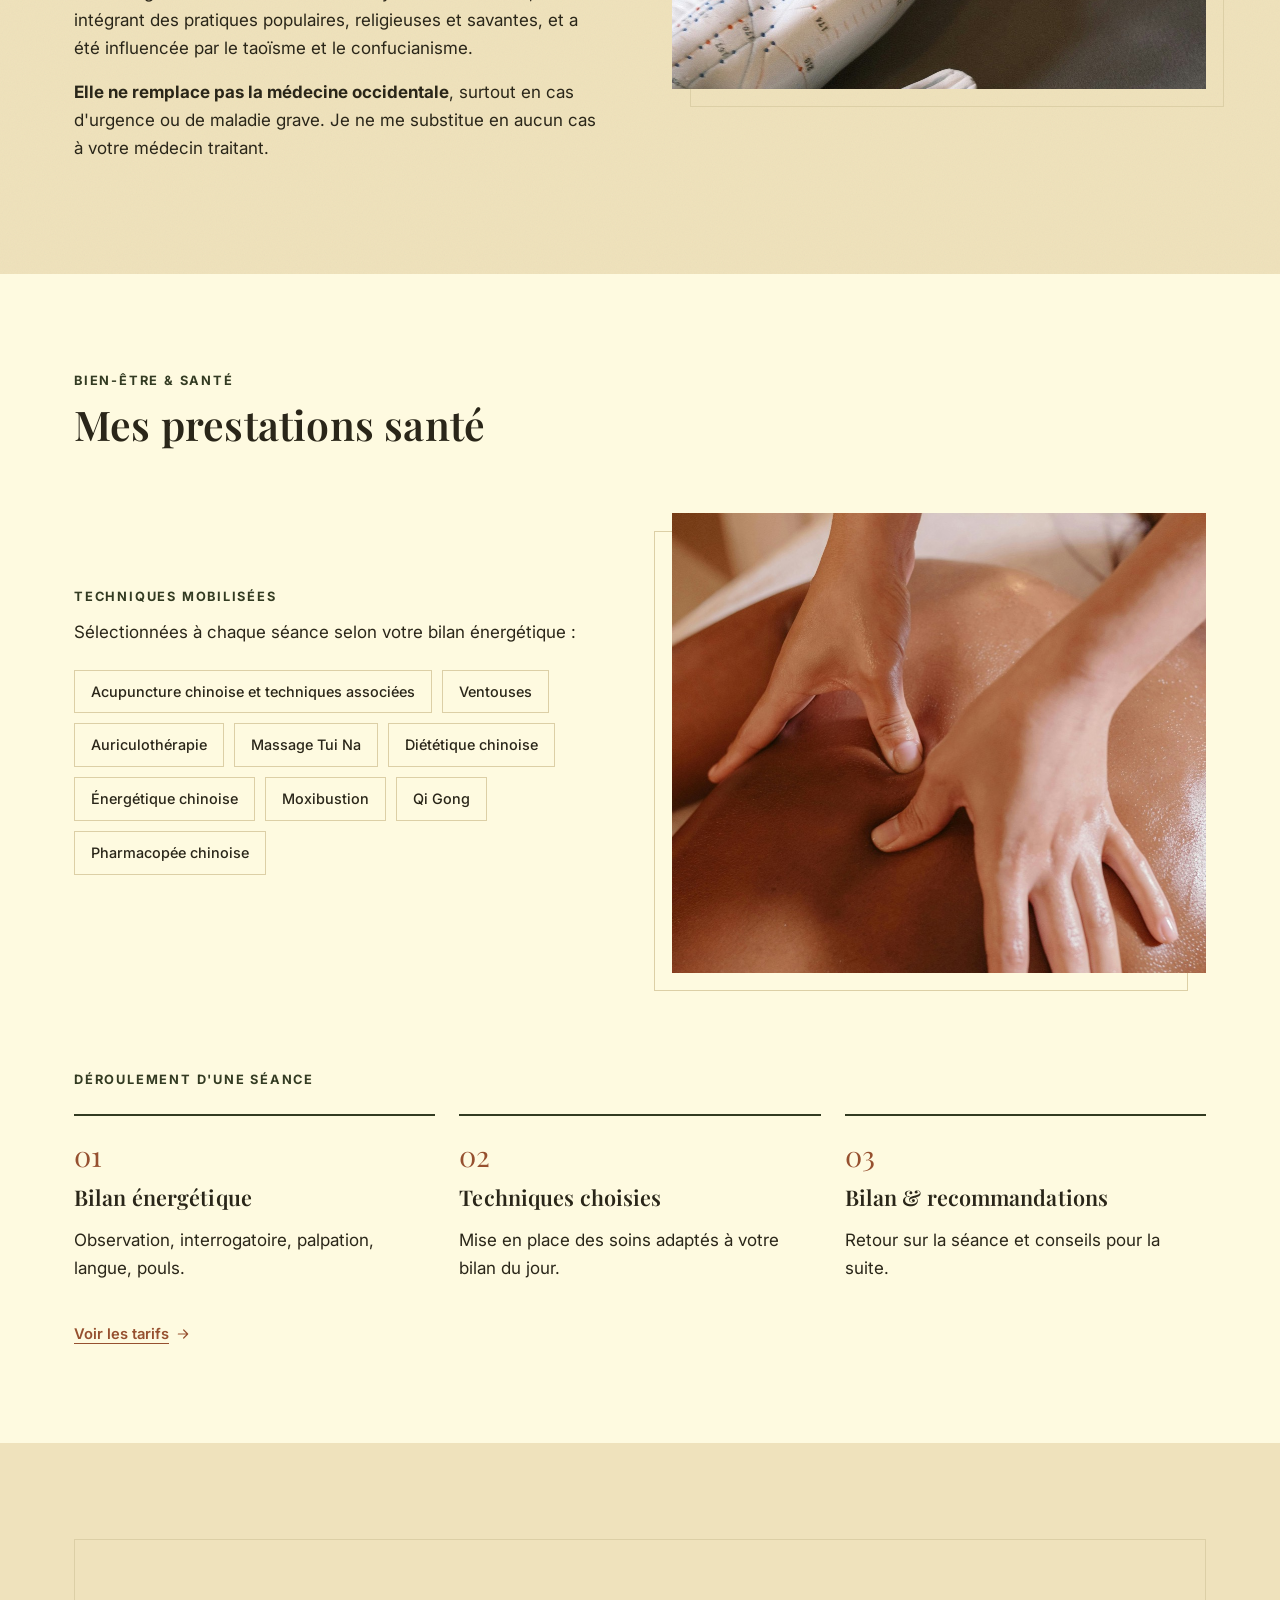
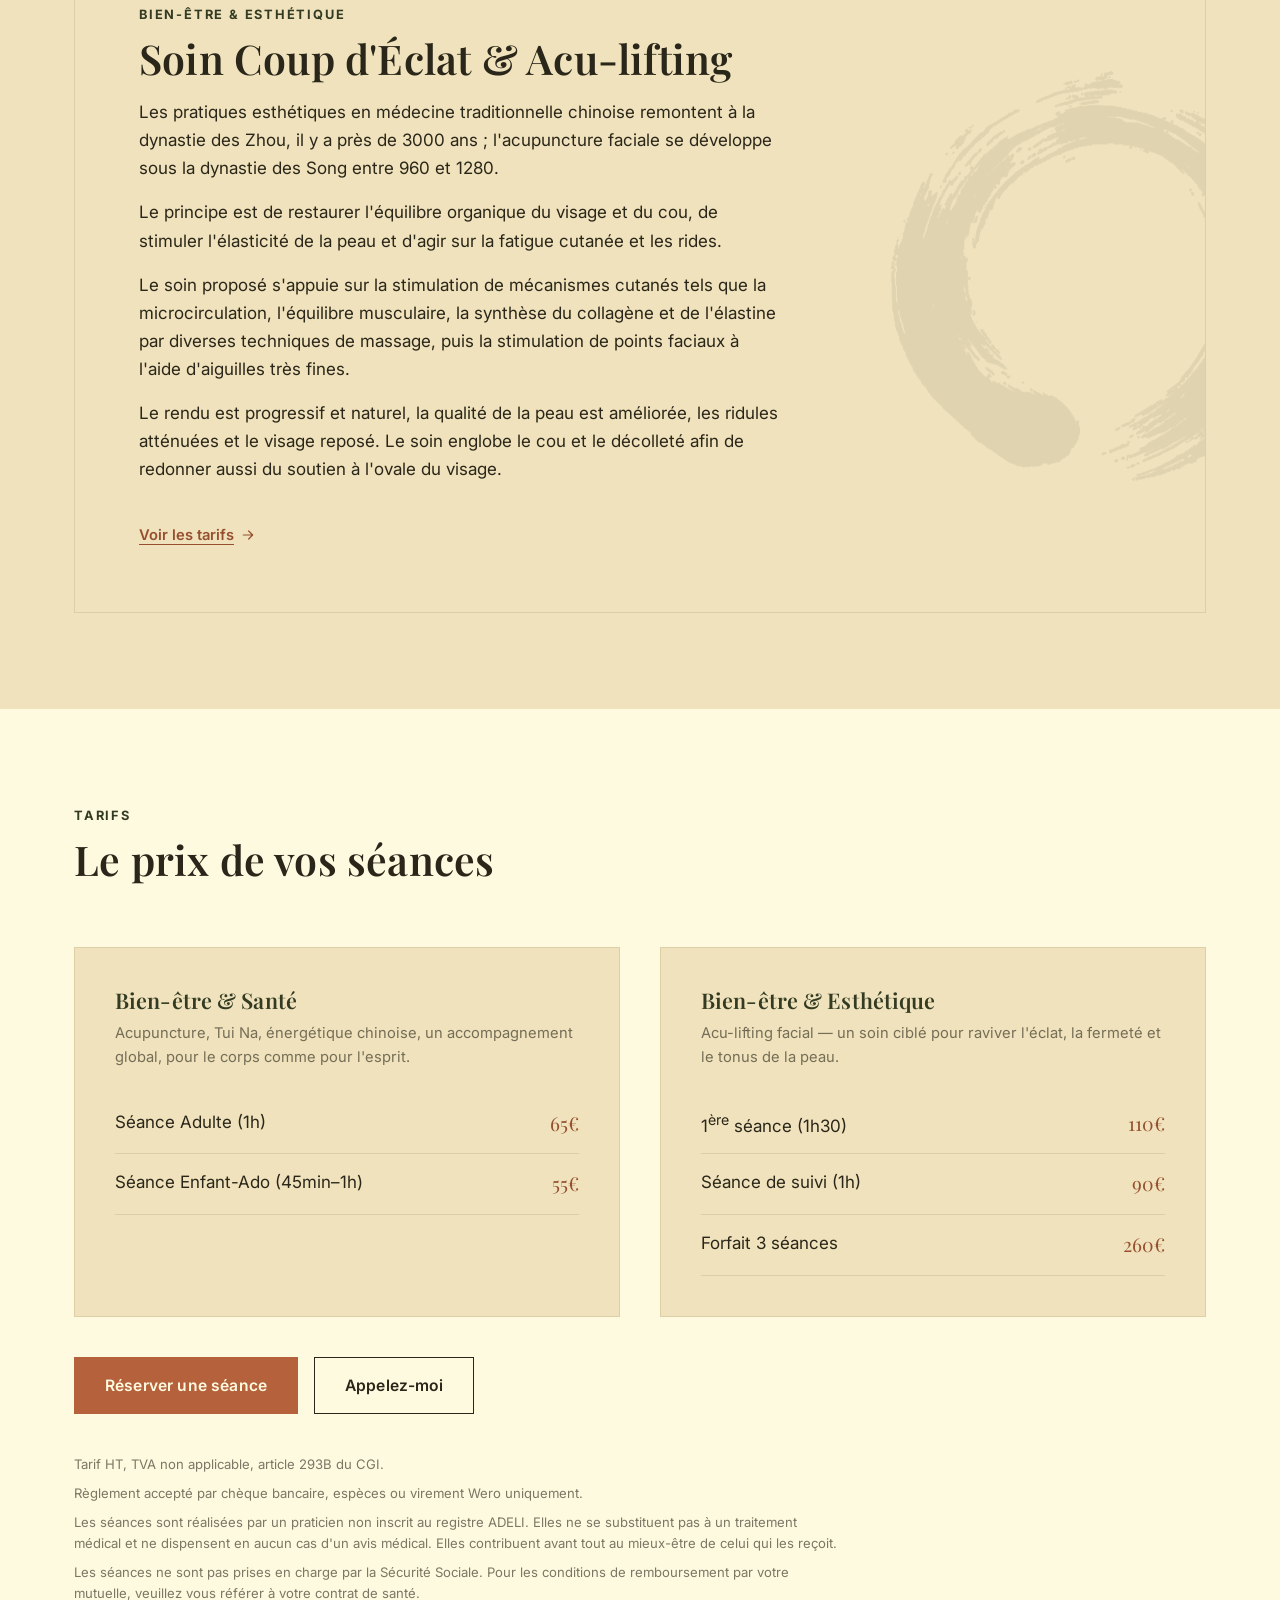
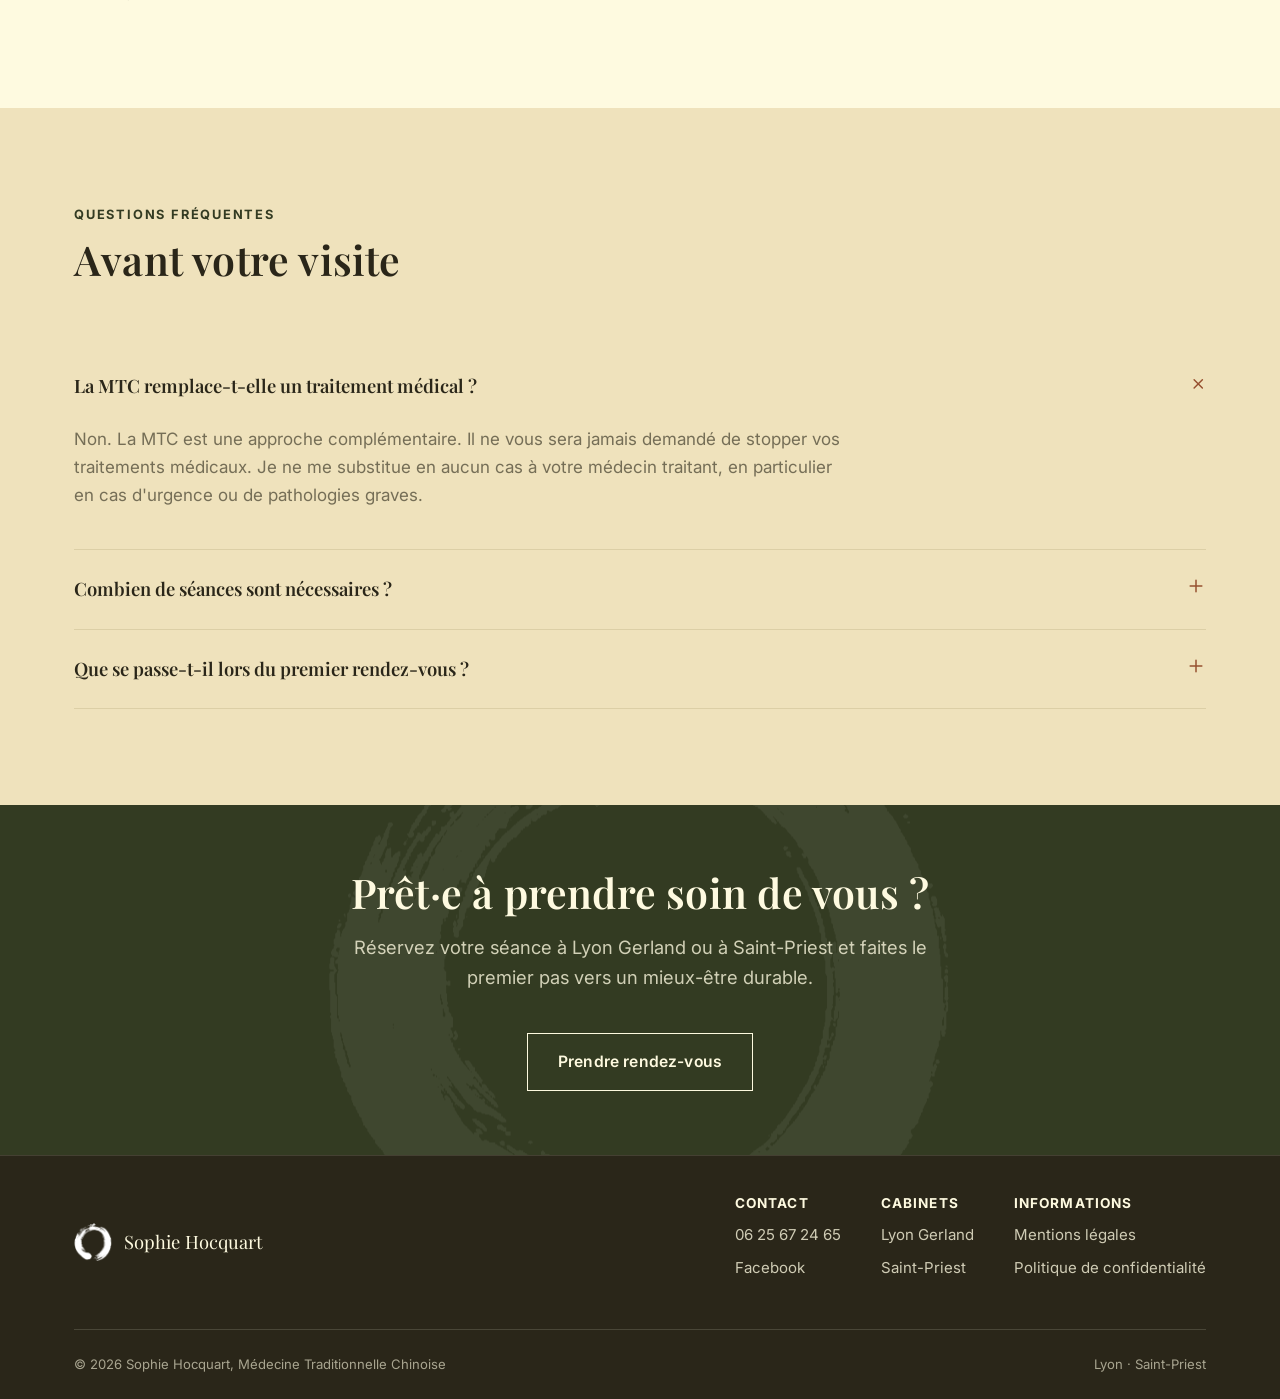
==== commit 81dbed80: "Ajoute le SEO technique et optimise le poids des images - robots.txt, sitemap.xml, URLs canoniques -" ====
--- a/a-propos/index.html
+++ b/a-propos/index.html
@@ -5,6 +5,18 @@
 <meta name="viewport" content="width=device-width, initial-scale=1">
 <title>À propos, Sophie Hocquart, Médecine Traditionnelle Chinoise</title>
 <meta name="description" content="Découvrez Sophie Hocquart, praticienne en médecine traditionnelle chinoise, sa philosophie de soin, ses prestations bien-être/santé et bien-être/esthétique, et ses tarifs.">
+<link rel="canonical" href="https://sophie-hocquart-mtc.fr/a-propos/">
+<meta property="og:type" content="website">
+<meta property="og:site_name" content="Sophie Hocquart, Médecine Traditionnelle Chinoise">
+<meta property="og:locale" content="fr_FR">
+<meta property="og:title" content="À propos, Sophie Hocquart, Médecine Traditionnelle Chinoise">
+<meta property="og:description" content="Découvrez Sophie Hocquart, praticienne en médecine traditionnelle chinoise, sa philosophie de soin, ses prestations bien-être/santé et bien-être/esthétique, et ses tarifs.">
+<meta property="og:url" content="https://sophie-hocquart-mtc.fr/a-propos/">
+<meta property="og:image" content="https://sophie-hocquart-mtc.fr/images/pexels-aaronburden-17286306.jpg">
+<meta name="twitter:card" content="summary_large_image">
+<meta name="twitter:title" content="À propos, Sophie Hocquart, Médecine Traditionnelle Chinoise">
+<meta name="twitter:description" content="Découvrez Sophie Hocquart, praticienne en médecine traditionnelle chinoise, sa philosophie de soin, ses prestations bien-être/santé et bien-être/esthétique, et ses tarifs.">
+<meta name="twitter:image" content="https://sophie-hocquart-mtc.fr/images/pexels-aaronburden-17286306.jpg">
 <link rel="stylesheet" href="../styles.css">
 <script defer src="../nav.js"></script>
 </head>
@@ -53,7 +65,7 @@
     <div class="container">
       <div class="bio-grid">
         <div class="bio-photo">
-          <img src="../images/pexels-aaronburden-17286306.jpg" alt="Fleur de lotus rose, symbole d'harmonie et d'équilibre en médecine traditionnelle chinoise">
+          <img src="../images/pexels-aaronburden-17286306.jpg" alt="Fleur de lotus rose, symbole d'harmonie et d'équilibre en médecine traditionnelle chinoise" loading="lazy" decoding="async">
         </div>
         <div>
           <span class="eyebrow">Qui est Sophie</span>
@@ -81,7 +93,7 @@
           <p><strong>Elle ne remplace pas la médecine occidentale</strong>, surtout en cas d'urgence ou de maladie grave. Je ne me substitue en aucun cas à votre médecin traitant.</p>
         </div>
         <div class="split-media">
-          <img src="../images/acupuncture-meridien.jpg" alt="Mannequin anatomique présentant les méridiens et points d'acupuncture">
+          <img src="../images/acupuncture-meridien.jpg" alt="Mannequin anatomique présentant les méridiens et points d'acupuncture" loading="lazy" decoding="async">
         </div>
       </div>
     </div>
@@ -112,7 +124,7 @@
           </ul>
         </div>
         <div class="split-media">
-          <img src="../images/massage-a-domicile-nMVUTY8_gGw-unsplash.jpg" alt="Massage Tui Na sur le dos, techniques manuelles de médecine traditionnelle chinoise">
+          <img src="../images/massage-a-domicile-nMVUTY8_gGw-unsplash.jpg" alt="Massage Tui Na sur le dos, techniques manuelles de médecine traditionnelle chinoise" loading="lazy" decoding="async">
         </div>
       </div>
 
@@ -144,7 +156,7 @@
   <section class="section section-alt" id="prestations-esthetique">
     <div class="container">
       <div class="esthetique-block">
-        <div class="enso-bg"><img src="../images/logo-enso.png" alt=""></div>
+        <div class="enso-bg"><img src="../images/logo-enso.png" alt="" loading="lazy" decoding="async"></div>
         <div class="content">
           <span class="eyebrow">Bien-être &amp; Esthétique</span>
           <h2>Soin Coup d'Éclat &amp; Acu-lifting</h2>
@@ -229,7 +241,7 @@
 
   <!-- CTA FINAL -->
   <section class="cta-band">
-    <div class="enso-bg"><img src="../images/logo-enso.png" alt=""></div>
+    <div class="enso-bg"><img src="../images/logo-enso.png" alt="" loading="lazy" decoding="async"></div>
     <div class="container">
       <h2>Prêt·e à prendre soin de vous ?</h2>
       <p class="lead">Réservez votre séance à Lyon Gerland ou à Saint-Priest et faites le premier pas vers un mieux-être durable.</p>
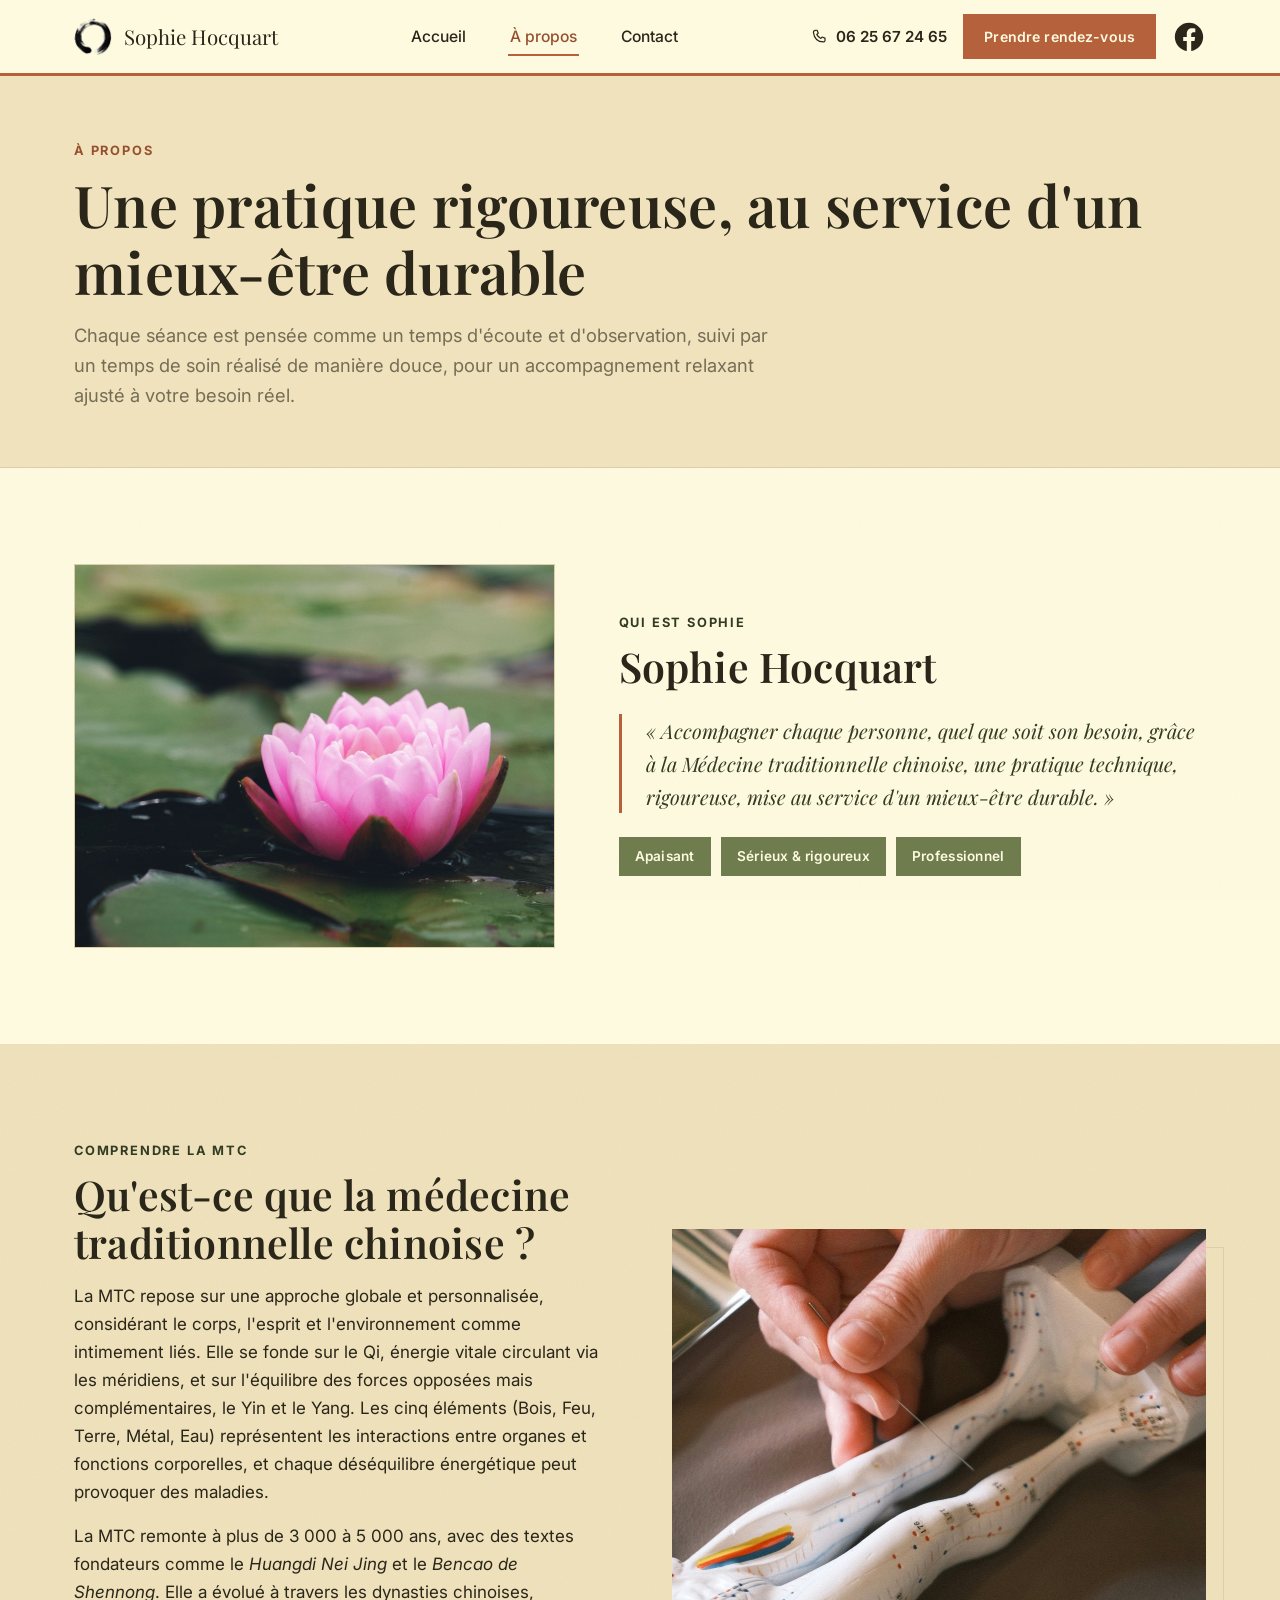
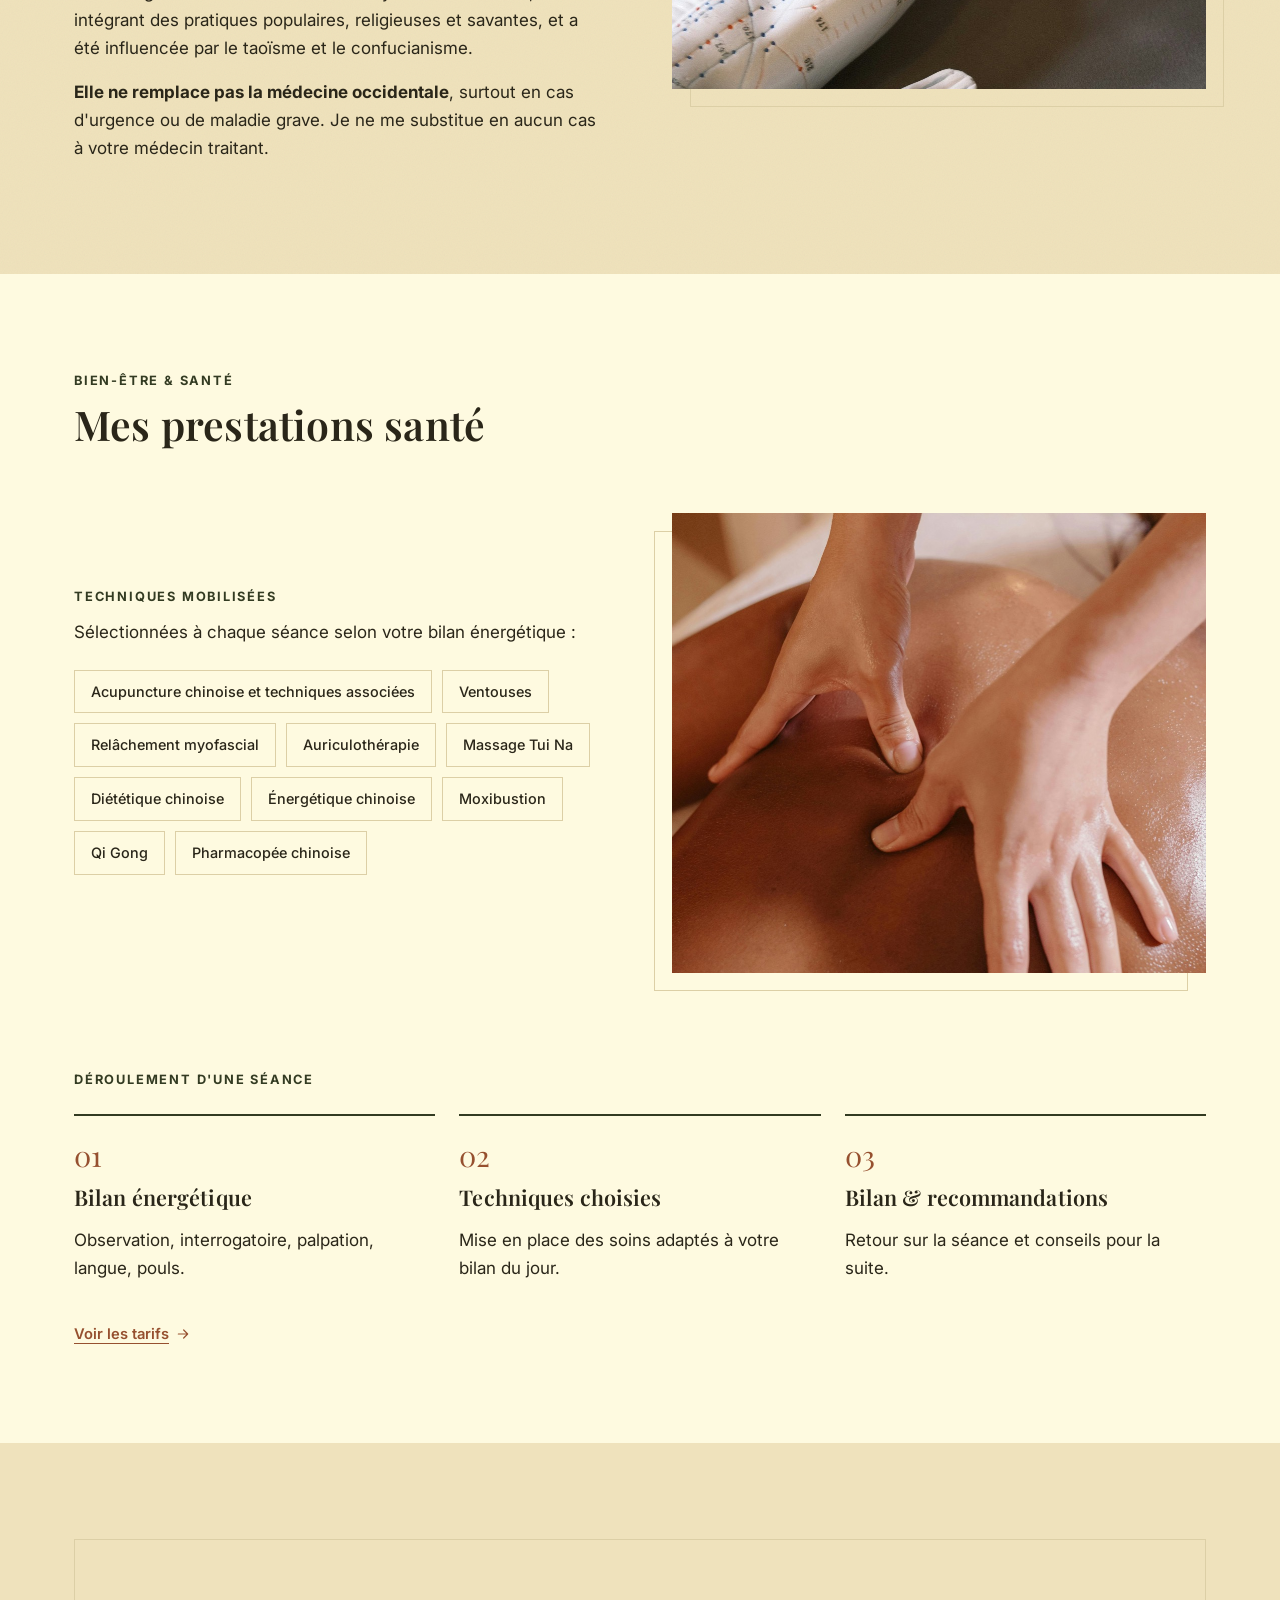
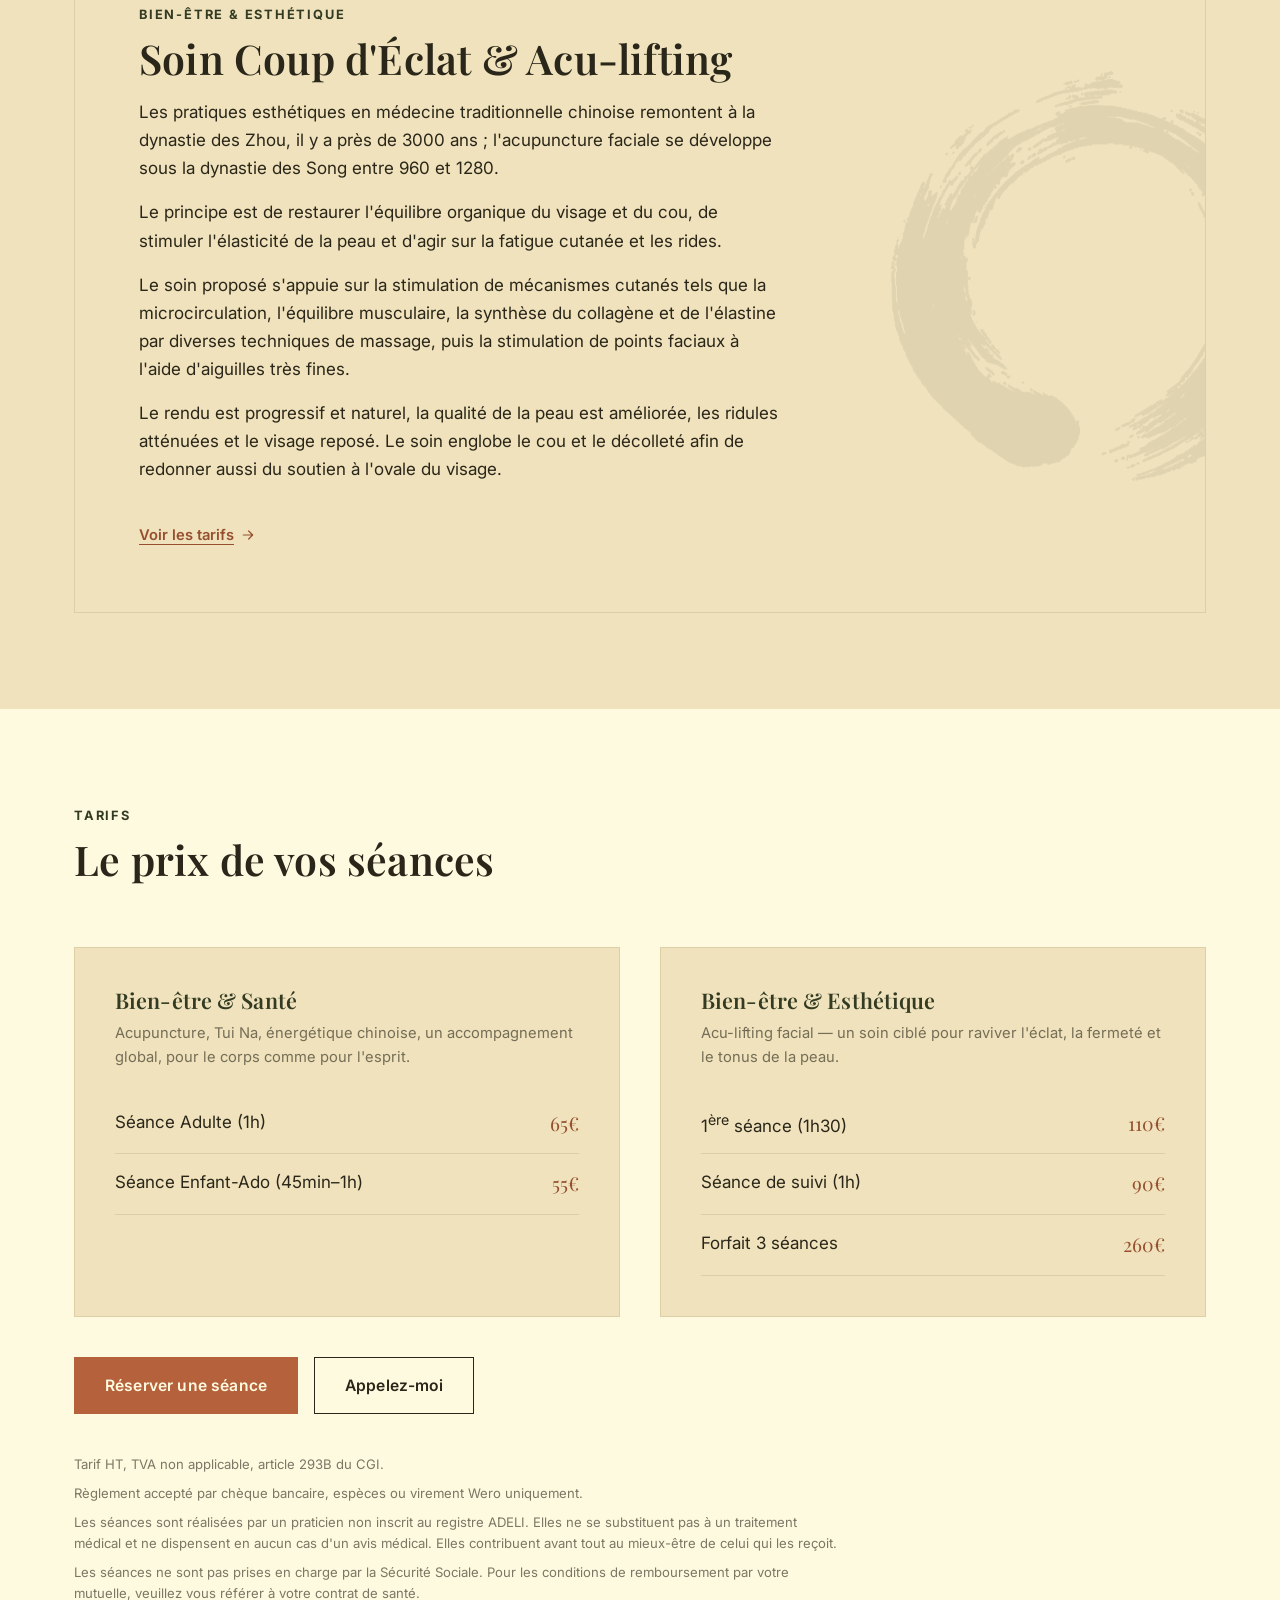
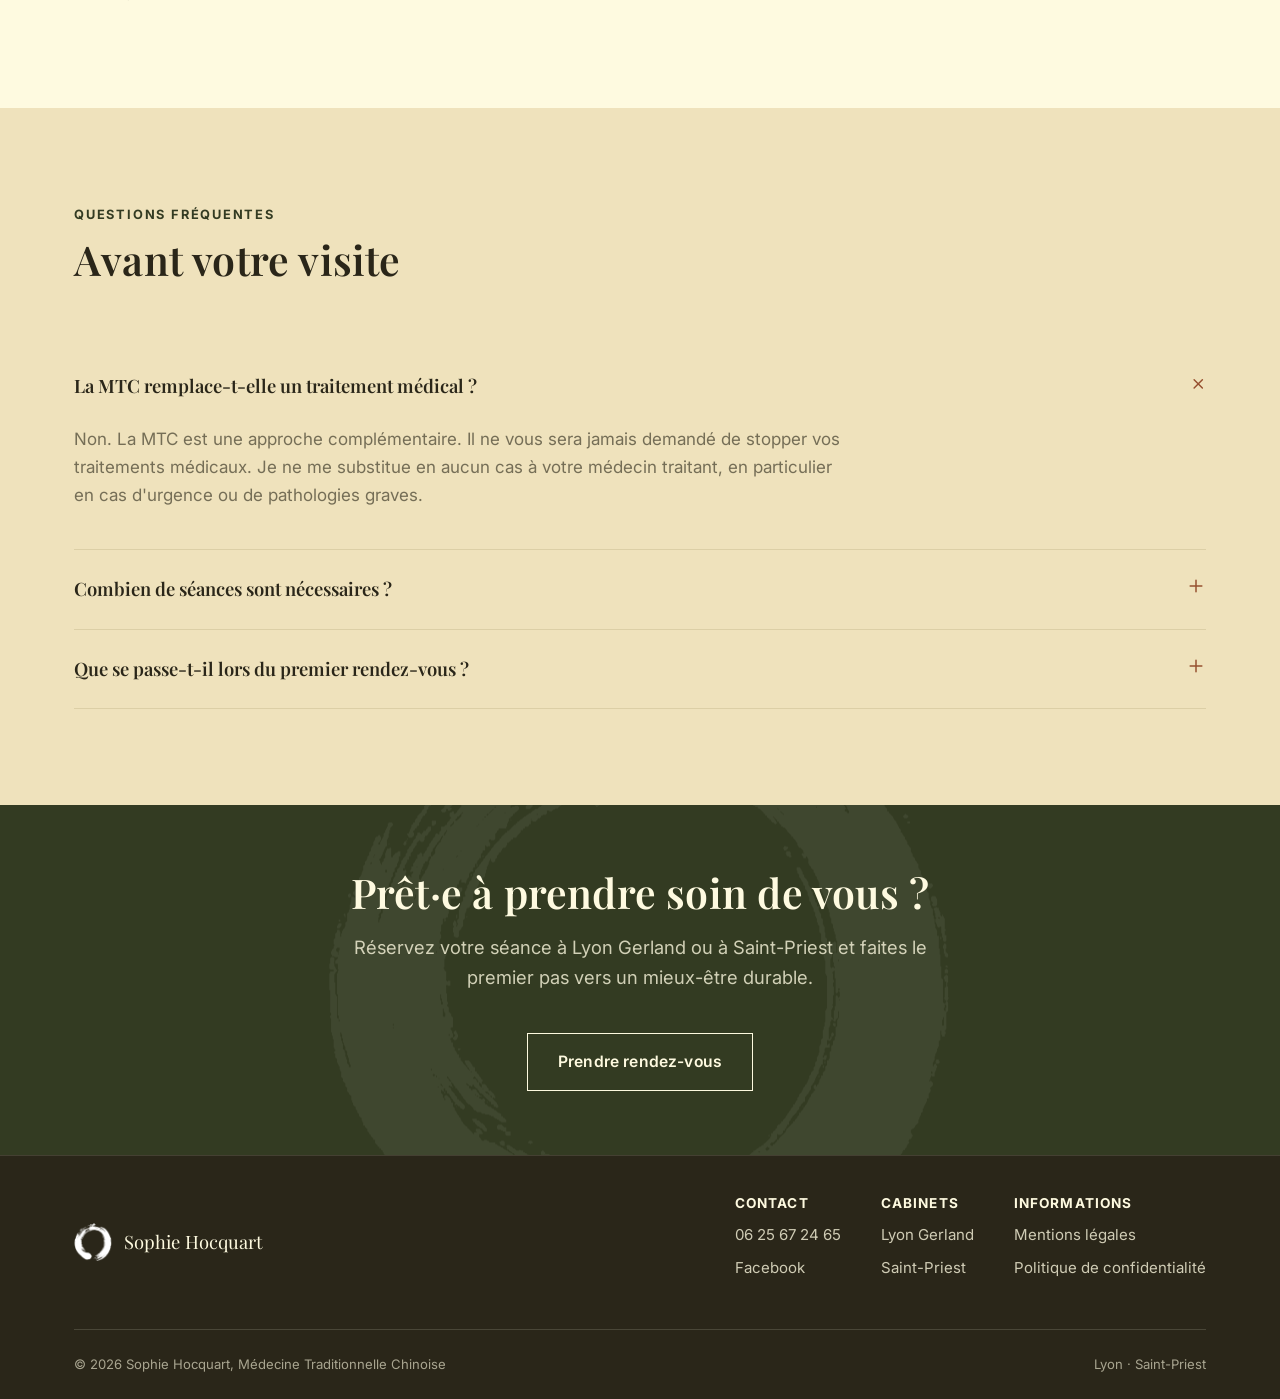
==== commit e9c81527: "Modif methodes utilisé 15/10/2026" ====
--- a/a-propos/index.html
+++ b/a-propos/index.html
@@ -114,6 +114,7 @@
           <ul class="chip-list">
             <li>Acupuncture chinoise et techniques associées</li>
             <li>Ventouses</li>
+            <li>Relâchement myofascial</li>
             <li>Auriculothérapie</li>
             <li>Massage Tui Na</li>
             <li>Diététique chinoise</li>
